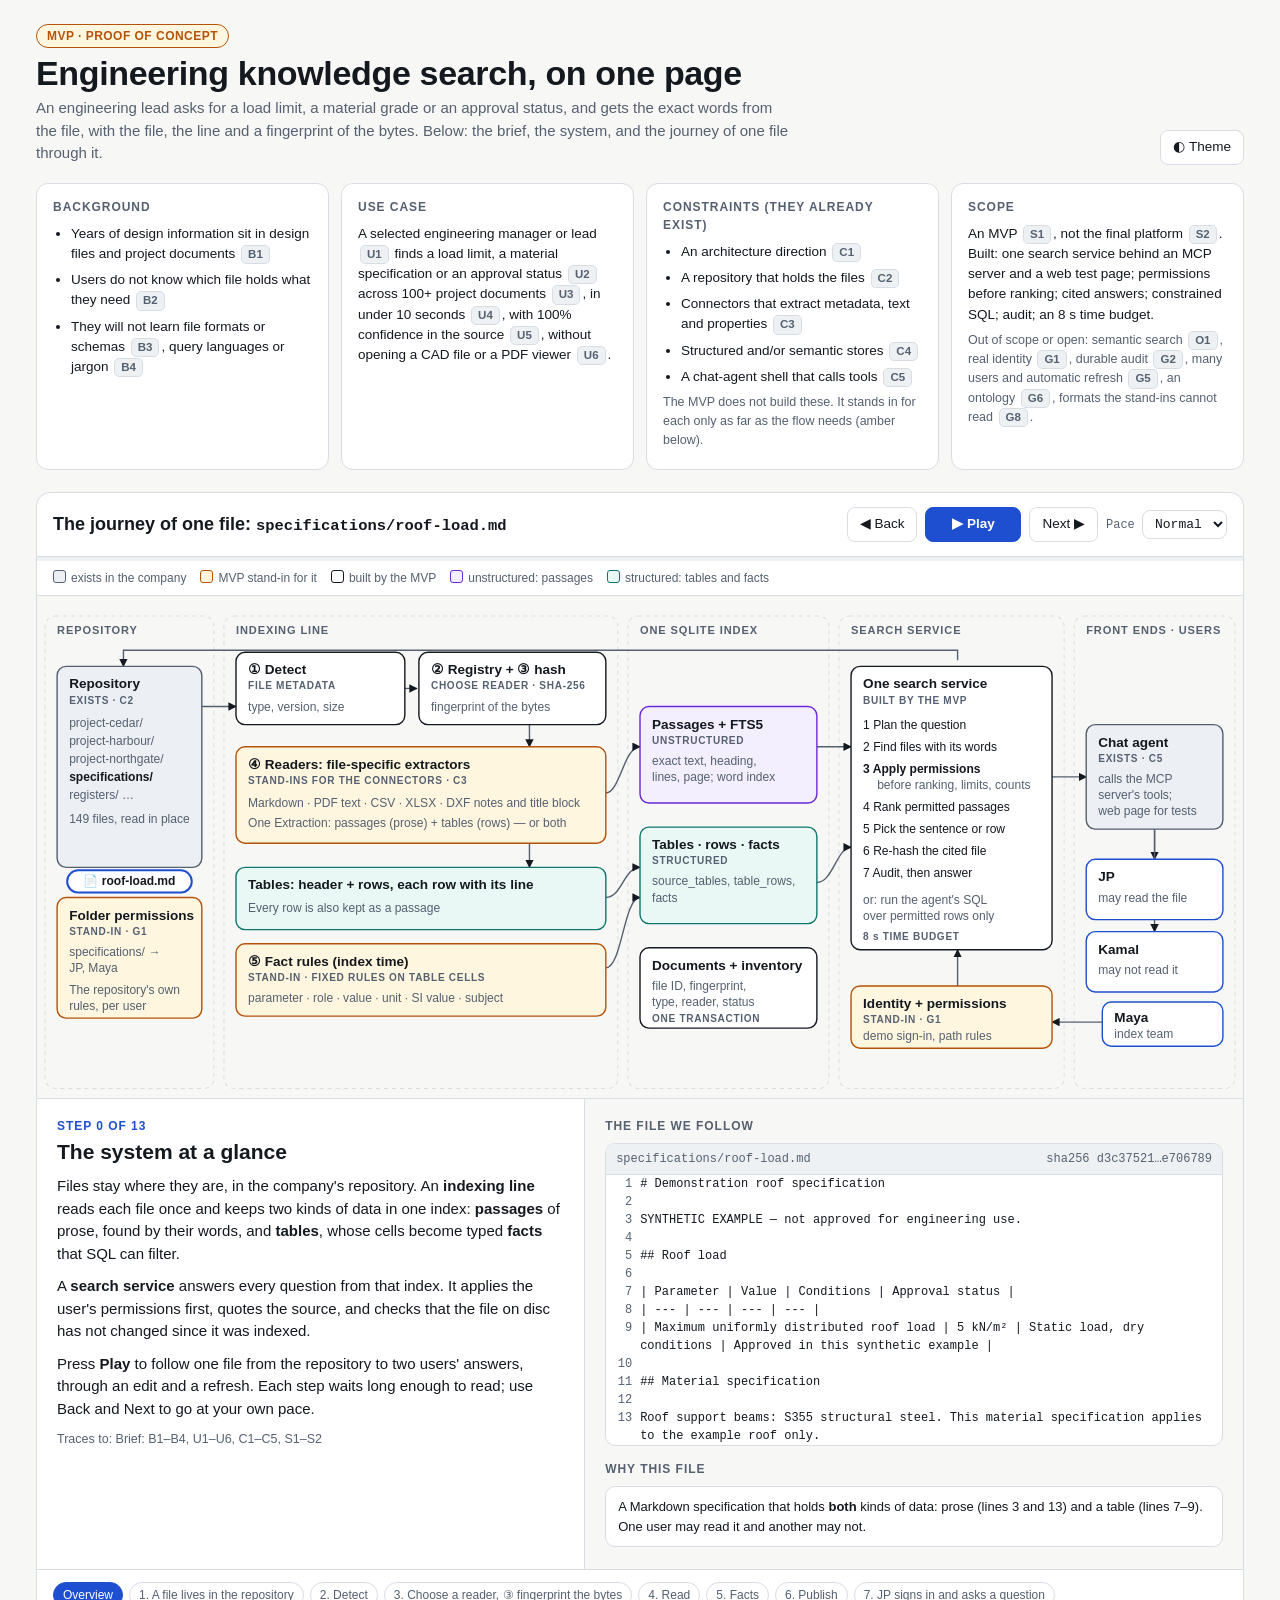
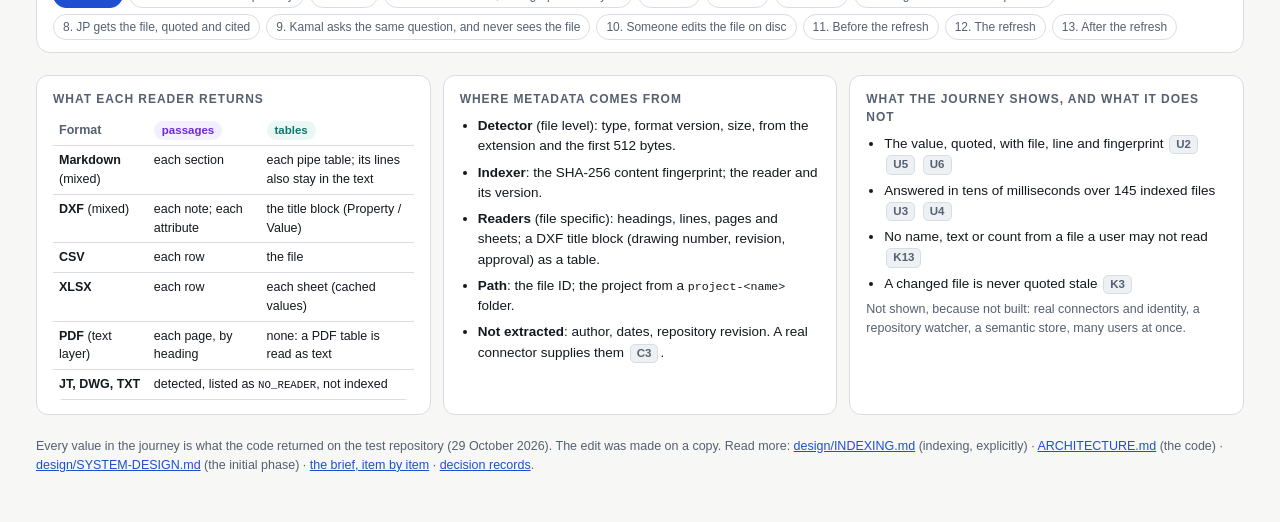
==== ONE-PAGER.html @ 6bcc953b "Explain indexing explicitly, add a one-pager and screenshots, and correct the docs to the code - des" ====
<!doctype html>
<html lang="en">
<head>
<meta charset="utf-8">
<meta name="viewport" content="width=device-width, initial-scale=1">
<title>Knowledge Search One-Pager</title>
<style>
:root {
  --bg: #f7f7f5; --panel: #ffffff; --ink: #14181f; --muted: #556070; --line: #d8dde4; --soft: #eef1f4;
  --accent: #1f4fd1; --u: #6d28d9; --u-bg: #f3efff; --s: #0f766e; --s-bg: #e9f8f5;
  --amber: #b45309; --amber-bg: #fff6e0; --grey-bg: #eceff3; --ok: #15803d; --no: #b91c1c; --no-bg: #fdecec;
  --dark: #1e293b; --dim: .32;
}
@media (prefers-color-scheme: dark) {
  :root:not([data-theme="light"]) {
    --bg: #0f1218; --panel: #171b23; --ink: #e8ebf0; --muted: #9aa5b5; --line: #2b323e; --soft: #1e242e;
    --accent: #7aa2ff; --u: #b69cff; --u-bg: #231c38; --s: #4fd1bd; --s-bg: #12302c;
    --amber: #f2b45a; --amber-bg: #2e2412; --grey-bg: #222833; --ok: #4ade80; --no: #f87171; --no-bg: #3a1a1a;
    --dark: #0b0e13; --dim: .28;
  }
}
:root[data-theme="dark"] {
  --bg: #0f1218; --panel: #171b23; --ink: #e8ebf0; --muted: #9aa5b5; --line: #2b323e; --soft: #1e242e;
  --accent: #7aa2ff; --u: #b69cff; --u-bg: #231c38; --s: #4fd1bd; --s-bg: #12302c;
  --amber: #f2b45a; --amber-bg: #2e2412; --grey-bg: #222833; --ok: #4ade80; --no: #f87171; --no-bg: #3a1a1a;
  --dark: #0b0e13; --dim: .28;
}
* { box-sizing: border-box; }
html, body { margin: 0; }
body { background: var(--bg); color: var(--ink); font: 15px/1.5 -apple-system, BlinkMacSystemFont, "Segoe UI", Helvetica, Arial, sans-serif; }
.wrap { max-width: 1240px; margin: 0 auto; padding: 24px 16px 48px; }
code, .mono { font-family: ui-monospace, SFMono-Regular, Menlo, Consolas, monospace; font-size: .86em; }
header.top { display: flex; flex-wrap: wrap; gap: 12px 24px; align-items: end; justify-content: space-between; margin-bottom: 18px; }
h1 { font-size: clamp(24px, 3.2vw, 34px); line-height: 1.15; margin: 6px 0 4px; letter-spacing: -.01em; }
.lede { color: var(--muted); max-width: 760px; margin: 0; }
.badge { display: inline-block; font-size: 12px; font-weight: 700; letter-spacing: .04em; text-transform: uppercase; color: var(--amber); background: var(--amber-bg); border: 1px solid var(--amber); border-radius: 999px; padding: 2px 10px; }
.chip { display: inline-block; font-size: 11.5px; font-weight: 700; padding: 0 6px; border-radius: 5px; background: var(--soft); color: var(--muted); border: 1px solid var(--line); margin: 0 2px; white-space: nowrap; }
.cards { display: grid; grid-template-columns: repeat(4, minmax(0, 1fr)); gap: 12px; margin: 8px 0 22px; }
.card { background: var(--panel); border: 1px solid var(--line); border-radius: 12px; padding: 14px 16px; }
.card h2 { font-size: 12px; text-transform: uppercase; letter-spacing: .08em; color: var(--muted); margin: 0 0 8px; }
.card p, .card li { font-size: 13.5px; margin: 0 0 6px; }
.card ul { margin: 0; padding-left: 18px; }
.card .small { color: var(--muted); font-size: 12.5px; }
@media (max-width: 1000px) { .cards { grid-template-columns: repeat(2, minmax(0, 1fr)); } }
@media (max-width: 620px) { .cards { grid-template-columns: 1fr; } }

section.journey { background: var(--panel); border: 1px solid var(--line); border-radius: 14px; overflow: hidden; }
.jhead { display: flex; flex-wrap: wrap; gap: 10px 18px; align-items: center; justify-content: space-between; padding: 14px 16px; border-bottom: 1px solid var(--line); }
.jhead h2 { margin: 0; font-size: 18px; }
.controls { display: flex; flex-wrap: wrap; gap: 8px; align-items: center; }
button { font: inherit; font-size: 13.5px; border: 1px solid var(--line); background: var(--panel); color: var(--ink); border-radius: 8px; padding: 6px 12px; cursor: pointer; }
button:hover { border-color: var(--accent); }
button.primary { background: var(--accent); border-color: var(--accent); color: #fff; font-weight: 700; min-width: 96px; }
:root[data-theme="dark"] button.primary, :root:not([data-theme="light"]) button.primary { color: #0b0e13; }
@media (prefers-color-scheme: light) { :root:not([data-theme="dark"]) button.primary { color: #fff; } }
:root[data-theme="light"] button.primary { color: #fff; }
select { font: inherit; font-size: 13px; border: 1px solid var(--line); background: var(--panel); color: var(--ink); border-radius: 8px; padding: 5px 8px; }
.progress { height: 4px; background: var(--soft); }
.progress > div { height: 100%; width: 0; background: var(--accent); }

.mapbox { overflow-x: auto; border-bottom: 1px solid var(--line); background: var(--bg); }
.mapbox svg { display: block; width: 100%; min-width: 920px; height: auto; }
svg text { fill: var(--ink); font-family: -apple-system, BlinkMacSystemFont, "Segoe UI", Helvetica, Arial, sans-serif; }
svg .muted { fill: var(--muted); }
svg .lbl { font-size: 12px; } svg .ttl { font-size: 13.5px; font-weight: 700; } svg .tag { font-size: 10px; font-weight: 700; letter-spacing: .07em; fill: var(--muted); }
svg .zone { fill: none; stroke: var(--line); stroke-dasharray: 4 4; }
svg .ztxt { font-size: 11px; font-weight: 700; letter-spacing: .08em; fill: var(--muted); }
.node rect.box { stroke-width: 1.4; transition: stroke-width .4s, opacity .5s, filter .4s; }
.node { transition: opacity .6s; }
.n-exist rect.box { fill: var(--grey-bg); stroke: var(--muted); }
.n-built rect.box { fill: var(--panel); stroke: var(--ink); }
.n-stand rect.box { fill: var(--amber-bg); stroke: var(--amber); }
.n-u rect.box { fill: var(--u-bg); stroke: var(--u); }
.n-s rect.box { fill: var(--s-bg); stroke: var(--s); }
.n-user rect.box { fill: var(--panel); stroke: var(--accent); }
svg.focus .node { opacity: var(--dim); }
svg.focus .node.on { opacity: 1; }
svg.focus .node.on rect.box { stroke-width: 3; filter: drop-shadow(0 0 6px color-mix(in srgb, var(--accent) 45%, transparent)); }
.edge { stroke: var(--muted); stroke-width: 1.4; fill: none; transition: opacity .6s, stroke .4s; }
svg.focus .edge { opacity: .25; }
svg.focus .edge.on { opacity: 1; stroke: var(--accent); stroke-width: 2.2; }
.edge.deny { stroke: var(--no); stroke-dasharray: 5 4; }
#token, #qtoken { transition: transform 1.6s cubic-bezier(.45,.05,.25,1), opacity .6s; }
#token rect { fill: var(--panel); stroke: var(--accent); stroke-width: 2; }
#qtoken rect { fill: var(--accent); }
#qtoken text { fill: #fff; font-weight: 700; }
:root[data-theme="dark"] #qtoken text { fill: #0b0e13; }
@media (prefers-color-scheme: dark) { :root:not([data-theme="light"]) #qtoken text { fill: #0b0e13; } }
.stamp { opacity: 0; transition: opacity .6s; }
.stamp.on { opacity: 1; }
@media (prefers-reduced-motion: reduce) { #token, #qtoken, .node, .edge, .stamp { transition: none !important; } }

.stage { display: grid; grid-template-columns: minmax(0, 5fr) minmax(0, 6fr); gap: 0; }
@media (max-width: 900px) { .stage { grid-template-columns: 1fr; } }
.narr { padding: 18px 20px 22px; border-right: 1px solid var(--line); }
@media (max-width: 900px) { .narr { border-right: 0; border-bottom: 1px solid var(--line); } }
.stepno { font-size: 12px; font-weight: 700; letter-spacing: .08em; text-transform: uppercase; color: var(--accent); }
.narr h3 { font-size: 21px; line-height: 1.25; margin: 4px 0 10px; }
.narr p { margin: 0 0 10px; }
.narr .ids { margin-top: 10px; font-size: 12.5px; color: var(--muted); }
.exhibit { padding: 18px 20px 22px; background: var(--bg); min-width: 0; }
.ex-title { font-size: 12px; font-weight: 700; letter-spacing: .08em; text-transform: uppercase; color: var(--muted); margin: 0 0 8px; }
.ex-title:not(:first-child) { margin-top: 14px; }
.file { background: var(--panel); border: 1px solid var(--line); border-radius: 10px; overflow: hidden; font-family: ui-monospace, SFMono-Regular, Menlo, Consolas, monospace; font-size: 12px; }
.file .fh { padding: 6px 10px; background: var(--soft); border-bottom: 1px solid var(--line); color: var(--muted); display: flex; justify-content: space-between; gap: 8px; flex-wrap: wrap; }
.file .ln { display: grid; grid-template-columns: 34px 1fr; }
.file .ln > span:first-child { text-align: right; padding-right: 8px; color: var(--muted); user-select: none; }
.file .ln > span:last-child { white-space: pre-wrap; word-break: break-word; padding-right: 8px; }
.ln.u { background: var(--u-bg); box-shadow: inset 3px 0 var(--u); }
.ln.s { background: var(--s-bg); box-shadow: inset 3px 0 var(--s); }
.ln.us { background: linear-gradient(90deg, var(--s-bg), var(--u-bg)); box-shadow: inset 3px 0 var(--s); }
.ln.del { background: var(--no-bg); text-decoration: line-through; }
.ln.add { background: color-mix(in srgb, var(--ok) 16%, transparent); }
.kv { width: 100%; border-collapse: collapse; background: var(--panel); border: 1px solid var(--line); border-radius: 10px; overflow: hidden; font-size: 12.5px; }
.kv th, .kv td { text-align: left; padding: 5px 9px; border-bottom: 1px solid var(--line); vertical-align: top; }
.kv th { background: var(--soft); color: var(--muted); font-weight: 600; white-space: nowrap; }
.kv tr:last-child td { border-bottom: 0; }
.tablewrap { overflow-x: auto; border-radius: 10px; }
.pill { display: inline-block; font-size: 11.5px; font-weight: 700; border-radius: 999px; padding: 1px 8px; }
.pill.ok { color: var(--ok); background: color-mix(in srgb, var(--ok) 14%, transparent); }
.pill.no { color: var(--no); background: var(--no-bg); }
.pill.u { color: var(--u); background: var(--u-bg); }
.pill.s { color: var(--s); background: var(--s-bg); }
.pill.am { color: var(--amber); background: var(--amber-bg); }
.answer { background: var(--panel); border: 1px solid var(--line); border-left: 4px solid var(--ok); border-radius: 10px; padding: 10px 12px; }
.answer.alt { border-left-color: var(--muted); }
.answer.stop { border-left-color: var(--no); }
.answer q { display: block; font-family: ui-monospace, SFMono-Regular, Menlo, Consolas, monospace; font-size: 12.5px; margin: 6px 0; quotes: none; }
.answer .cite { font-size: 12.5px; color: var(--muted); }
.flow { display: grid; gap: 6px; }
.flow > div { background: var(--panel); border: 1px solid var(--line); border-radius: 8px; padding: 7px 10px; font-size: 13px; }
.flow b { color: var(--accent); }
.two { display: grid; grid-template-columns: 1fr 1fr; gap: 10px; }
@media (max-width: 560px) { .two { grid-template-columns: 1fr; } }
.box { background: var(--panel); border: 1px solid var(--line); border-radius: 10px; padding: 10px 12px; font-size: 13px; }
.box.u { border-color: var(--u); background: var(--u-bg); }
.box.s { border-color: var(--s); background: var(--s-bg); }
.box h4 { margin: 0 0 6px; font-size: 13px; }
.box ul { margin: 0; padding-left: 16px; }

.chapters { display: flex; flex-wrap: wrap; gap: 6px; padding: 12px 16px; border-top: 1px solid var(--line); }
.chapters button { font-size: 12px; padding: 3px 9px; border-radius: 999px; color: var(--muted); }
.chapters button.on { background: var(--accent); border-color: var(--accent); color: #fff; }
:root[data-theme="dark"] .chapters button.on { color: #0b0e13; }
@media (prefers-color-scheme: dark) { :root:not([data-theme="light"]) .chapters button.on { color: #0b0e13; } }

.below { display: grid; grid-template-columns: repeat(3, minmax(0, 1fr)); gap: 12px; margin-top: 22px; }
@media (max-width: 900px) { .below { grid-template-columns: 1fr; } }
.matrix { width: 100%; border-collapse: collapse; font-size: 12.5px; }
.matrix th, .matrix td { text-align: left; padding: 5px 6px; border-bottom: 1px solid var(--line); vertical-align: top; }
.matrix th { color: var(--muted); font-weight: 600; }
footer { margin-top: 22px; color: var(--muted); font-size: 12.5px; }
footer a { color: var(--accent); }
.legend { display: flex; flex-wrap: wrap; gap: 6px 14px; font-size: 12px; color: var(--muted); padding: 8px 16px; border-bottom: 1px solid var(--line); }
.legend span::before { content: ""; display: inline-block; width: 11px; height: 11px; border-radius: 3px; margin-right: 5px; vertical-align: -1px; border: 1.5px solid; }
.lg-exist::before { background: var(--grey-bg); border-color: var(--muted) !important; }
.lg-stand::before { background: var(--amber-bg); border-color: var(--amber) !important; }
.lg-built::before { background: var(--panel); border-color: var(--ink) !important; }
.lg-u::before { background: var(--u-bg); border-color: var(--u) !important; }
.lg-s::before { background: var(--s-bg); border-color: var(--s) !important; }
</style>
</head>
<body>
<div class="wrap">

<header class="top">
  <div>
    <span class="badge">MVP · proof of concept</span>
    <h1>Engineering knowledge search, on one page</h1>
    <p class="lede">An engineering lead asks for a load limit, a material grade or an approval status, and gets the exact words from the file, with the file, the line and a fingerprint of the bytes. Below: the brief, the system, and the journey of one file through it.</p>
  </div>
  <button id="theme" type="button" aria-label="Switch light or dark">◐ Theme</button>
</header>

<div class="cards">
  <div class="card">
    <h2>Background</h2>
    <ul>
      <li>Years of design information sit in design files and project documents <span class="chip">B1</span></li>
      <li>Users do not know which file holds what they need <span class="chip">B2</span></li>
      <li>They will not learn file formats or schemas <span class="chip">B3</span>, query languages or jargon <span class="chip">B4</span></li>
    </ul>
  </div>
  <div class="card">
    <h2>Use case</h2>
    <p>A selected engineering manager or lead <span class="chip">U1</span> finds a load limit, a material specification or an approval status <span class="chip">U2</span> across 100+ project documents <span class="chip">U3</span>, in under 10 seconds <span class="chip">U4</span>, with 100% confidence in the source <span class="chip">U5</span>, without opening a CAD file or a PDF viewer <span class="chip">U6</span>.</p>
  </div>
  <div class="card">
    <h2>Constraints (they already exist)</h2>
    <ul>
      <li>An architecture direction <span class="chip">C1</span></li>
      <li>A repository that holds the files <span class="chip">C2</span></li>
      <li>Connectors that extract metadata, text and properties <span class="chip">C3</span></li>
      <li>Structured and/or semantic stores <span class="chip">C4</span></li>
      <li>A chat-agent shell that calls tools <span class="chip">C5</span></li>
    </ul>
    <p class="small">The MVP does not build these. It stands in for each only as far as the flow needs (amber below).</p>
  </div>
  <div class="card">
    <h2>Scope</h2>
    <p>An MVP <span class="chip">S1</span>, not the final platform <span class="chip">S2</span>. Built: one search service behind an MCP server and a web test page; permissions before ranking; cited answers; constrained SQL; audit; an 8 s time budget.</p>
    <p class="small">Out of scope or open: semantic search <span class="chip">O1</span>, real identity <span class="chip">G1</span>, durable audit <span class="chip">G2</span>, many users and automatic refresh <span class="chip">G5</span>, an ontology <span class="chip">G6</span>, formats the stand-ins cannot read <span class="chip">G8</span>.</p>
  </div>
</div>

<section class="journey" aria-label="The journey of one file">
  <div class="jhead">
    <h2>The journey of one file: <code>specifications/roof-load.md</code></h2>
    <div class="controls">
      <button id="prev" type="button" aria-label="Previous step">◀ Back</button>
      <button id="play" class="primary" type="button">▶ Play</button>
      <button id="next" type="button" aria-label="Next step">Next ▶</button>
      <label class="mono" style="font-size:12px;color:var(--muted)">Pace
        <select id="pace" aria-label="Pace">
          <option value="1.6">Slow</option>
          <option value="1" selected>Normal</option>
          <option value="0.7">Brisk</option>
        </select>
      </label>
    </div>
  </div>
  <div class="progress" aria-hidden="true"><div id="bar"></div></div>
  <div class="legend">
    <span class="lg-exist">exists in the company</span>
    <span class="lg-stand">MVP stand-in for it</span>
    <span class="lg-built">built by the MVP</span>
    <span class="lg-u">unstructured: passages</span>
    <span class="lg-s">structured: tables and facts</span>
  </div>

  <div class="mapbox">
  <svg id="map" viewBox="0 0 1200 500" role="img" aria-label="System map: repository, indexing line, stores, search service, front ends and users">
    <defs>
      <marker id="ah" viewBox="0 0 10 10" refX="9" refY="5" markerWidth="6" markerHeight="6" orient="auto-start-reverse"><path d="M0,0 L10,5 L0,10 z" fill="currentColor"/></marker>
    </defs>
    <!-- zones -->
    <rect class="zone" x="8" y="20" width="168" height="470" rx="10"/><text class="ztxt" x="20" y="38">REPOSITORY</text>
    <rect class="zone" x="186" y="20" width="392" height="470" rx="10"/><text class="ztxt" x="198" y="38">INDEXING LINE</text>
    <rect class="zone" x="588" y="20" width="200" height="470" rx="10"/><text class="ztxt" x="600" y="38">ONE SQLITE INDEX</text>
    <rect class="zone" x="798" y="20" width="224" height="470" rx="10"/><text class="ztxt" x="810" y="38">SEARCH SERVICE</text>
    <rect class="zone" x="1032" y="20" width="160" height="470" rx="10"/><text class="ztxt" x="1044" y="38">FRONT ENDS · USERS</text>

    <!-- edges -->
    <g style="color:var(--muted)">
      <path id="e-repo-det" class="edge" d="M164,110 H198" marker-end="url(#ah)"/>
      <path id="e-det-reg" class="edge" d="M366,92 H378" marker-end="url(#ah)"/>
      <path id="e-reg-read" class="edge" d="M490,128 V150" marker-end="url(#ah)"/>
      <path id="e-read-pass" class="edge" d="M566,196 C580,196 584,150 600,150" marker-end="url(#ah)"/>
      <path id="e-read-tab" class="edge" d="M490,246 V270" marker-end="url(#ah)"/>
      <path id="e-tab-facts" class="edge" d="M566,300 C582,300 584,270 600,270" marker-end="url(#ah)"/>
      <path id="e-fact-store" class="edge" d="M566,370 C582,370 584,300 600,300" marker-end="url(#ah)"/>
      <path id="e-pass-svc" class="edge" d="M776,150 H810" marker-end="url(#ah)"/>
      <path id="e-tab-svc" class="edge" d="M776,285 C792,285 796,250 810,250" marker-end="url(#ah)"/>
      <path id="e-acc-svc" class="edge" d="M916,388 V352" marker-end="url(#ah)"/>
      <path id="e-svc-fe" class="edge" d="M1010,180 H1044" marker-end="url(#ah)"/>
      <path id="e-fe-jp" class="edge" d="M1112,232 V262" marker-end="url(#ah)"/>
      <path id="e-fe-kamal" class="edge" d="M1112,232 C1112,300 1112,320 1112,334" marker-end="url(#ah)"/>
      <path id="e-svc-repo" class="edge" d="M916,64 V54 H86 V70" marker-end="url(#ah)"/>
      <path id="e-maya-svc" class="edge" d="M1060,424 H1010" marker-end="url(#ah)"/>
    </g>
    <text id="t-hash-check" class="tag stamp" x="300" y="50">FINGERPRINT CHECK: HASH CITED FILES AGAIN</text>

    <!-- nodes -->
    <g id="n-repo" class="node n-exist">
      <rect class="box" x="20" y="70" width="144" height="200" rx="9"/>
      <text class="ttl" x="32" y="92">Repository</text><text class="tag" x="32" y="107">EXISTS · C2</text>
      <text class="lbl muted" x="32" y="130">project-cedar/</text>
      <text class="lbl muted" x="32" y="148">project-harbour/</text>
      <text class="lbl muted" x="32" y="166">project-northgate/</text>
      <text class="lbl" x="32" y="184" font-weight="700">specifications/</text>
      <text class="lbl muted" x="32" y="202">registers/ …</text>
      <text class="lbl muted" x="32" y="226">149 files, read in place</text>
    </g>
    <g id="n-perm" class="node n-stand">
      <rect class="box" x="20" y="300" width="144" height="120" rx="9"/>
      <text class="ttl" x="32" y="322">Folder permissions</text><text class="tag" x="32" y="337">STAND-IN · G1</text>
      <text class="lbl muted" x="32" y="358">specifications/ →</text>
      <text class="lbl muted" x="32" y="374">JP, Maya</text>
      <text class="lbl muted" x="32" y="396">The repository's own</text>
      <text class="lbl muted" x="32" y="412">rules, per user</text>
    </g>

    <g id="n-detect" class="node n-built">
      <rect class="box" x="198" y="56" width="168" height="72" rx="9"/>
      <text class="ttl" x="210" y="78">① Detect</text><text class="tag" x="210" y="93">FILE METADATA</text>
      <text class="lbl muted" x="210" y="114">type, version, size</text>
    </g>
    <g id="n-reg" class="node n-built">
      <rect class="box" x="380" y="56" width="186" height="72" rx="9"/>
      <text class="ttl" x="392" y="78">② Registry + ③ hash</text><text class="tag" x="392" y="93">CHOOSE READER · SHA-256</text>
      <text class="lbl muted" x="392" y="114">fingerprint of the bytes</text>
    </g>
    <g id="n-read" class="node n-stand">
      <rect class="box" x="198" y="150" width="368" height="96" rx="9"/>
      <text class="ttl" x="210" y="172">④ Readers: file-specific extractors</text><text class="tag" x="210" y="187">STAND-INS FOR THE CONNECTORS · C3</text>
      <text class="lbl muted" x="210" y="210">Markdown · PDF text · CSV · XLSX · DXF notes and title block</text>
      <text class="lbl muted" x="210" y="230">One Extraction: passages (prose) + tables (rows) — or both</text>
    </g>
    <g id="n-tab" class="node n-s">
      <rect class="box" x="198" y="270" width="368" height="62" rx="9"/>
      <text class="ttl" x="210" y="292">Tables: header + rows, each row with its line</text>
      <text class="lbl muted" x="210" y="314">Every row is also kept as a passage</text>
    </g>
    <g id="n-facts" class="node n-stand">
      <rect class="box" x="198" y="346" width="368" height="72" rx="9"/>
      <text class="ttl" x="210" y="368">⑤ Fact rules (index time)</text><text class="tag" x="210" y="383">STAND-IN · FIXED RULES ON TABLE CELLS</text>
      <text class="lbl muted" x="210" y="404">parameter · role · value · unit · SI value · subject</text>
    </g>

    <g id="n-pass" class="node n-u">
      <rect class="box" x="600" y="110" width="176" height="96" rx="9"/>
      <text class="ttl" x="612" y="132">Passages + FTS5</text><text class="tag" x="612" y="147">UNSTRUCTURED</text>
      <text class="lbl muted" x="612" y="168">exact text, heading,</text>
      <text class="lbl muted" x="612" y="184">lines, page; word index</text>
    </g>
    <g id="n-store" class="node n-s">
      <rect class="box" x="600" y="230" width="176" height="96" rx="9"/>
      <text class="ttl" x="612" y="252">Tables · rows · facts</text><text class="tag" x="612" y="267">STRUCTURED</text>
      <text class="lbl muted" x="612" y="288">source_tables, table_rows,</text>
      <text class="lbl muted" x="612" y="304">facts</text>
    </g>
    <g id="n-docs" class="node n-built">
      <rect class="box" x="600" y="350" width="176" height="80" rx="9"/>
      <text class="ttl" x="612" y="372">Documents + inventory</text>
      <text class="lbl muted" x="612" y="392">file ID, fingerprint,</text>
      <text class="lbl muted" x="612" y="408">type, reader, status</text>
      <text class="tag" x="612" y="424">ONE TRANSACTION</text>
    </g>

    <g id="n-svc" class="node n-built">
      <rect class="box" x="810" y="70" width="200" height="282" rx="9"/>
      <text class="ttl" x="822" y="92">One search service</text><text class="tag" x="822" y="107">BUILT BY THE MVP</text>
      <text class="lbl" x="822" y="132">1 Plan the question</text>
      <text class="lbl" x="822" y="154">2 Find files with its words</text>
      <text class="lbl" x="822" y="176" font-weight="700">3 Apply permissions</text>
      <text class="lbl muted" x="836" y="192">before ranking, limits, counts</text>
      <text class="lbl" x="822" y="214">4 Rank permitted passages</text>
      <text class="lbl" x="822" y="236">5 Pick the sentence or row</text>
      <text class="lbl" x="822" y="258">6 Re-hash the cited file</text>
      <text class="lbl" x="822" y="280">7 Audit, then answer</text>
      <text class="lbl muted" x="822" y="306">or: run the agent's SQL</text>
      <text class="lbl muted" x="822" y="322">over permitted rows only</text>
      <text class="tag" x="822" y="342">8 s TIME BUDGET</text>
    </g>
    <g id="n-acc" class="node n-stand">
      <rect class="box" x="810" y="388" width="200" height="62" rx="9"/>
      <text class="ttl" x="822" y="410">Identity + permissions</text><text class="tag" x="822" y="425">STAND-IN · G1</text>
      <text class="lbl muted" x="822" y="442">demo sign-in, path rules</text>
    </g>

    <g id="n-fe" class="node n-exist">
      <rect class="box" x="1044" y="128" width="136" height="104" rx="9"/>
      <text class="ttl" x="1056" y="150">Chat agent</text><text class="tag" x="1056" y="165">EXISTS · C5</text>
      <text class="lbl muted" x="1056" y="186">calls the MCP</text>
      <text class="lbl muted" x="1056" y="202">server's tools;</text>
      <text class="lbl muted" x="1056" y="218">web page for tests</text>
    </g>
    <g id="n-jp" class="node n-user">
      <rect class="box" x="1044" y="262" width="136" height="60" rx="9"/>
      <text class="ttl" x="1056" y="284">JP</text>
      <text class="lbl muted" x="1056" y="304">may read the file</text>
    </g>
    <g id="n-kamal" class="node n-user">
      <rect class="box" x="1044" y="334" width="136" height="60" rx="9"/>
      <text class="ttl" x="1056" y="356">Kamal</text>
      <text class="lbl muted" x="1056" y="376">may not read it</text>
    </g>
    <g id="n-maya" class="node n-user">
      <rect class="box" x="1060" y="404" width="120" height="44" rx="9"/>
      <text class="ttl" x="1072" y="424">Maya</text>
      <text class="lbl muted" x="1072" y="440">index team</text>
    </g>

    <!-- tokens -->
    <g id="token" transform="translate(30,273)">
      <rect x="0" y="0" width="124" height="22" rx="11"/>
      <text x="62" y="15" text-anchor="middle" class="lbl" font-weight="700">📄 roof-load.md</text>
    </g>
    <g id="qtoken" transform="translate(1050,236)" opacity="0">
      <rect x="0" y="0" width="124" height="22" rx="11"/>
      <text id="qlabel" x="62" y="15" text-anchor="middle" class="lbl">🔎 question</text>
    </g>
    <g id="denied" class="stamp">
      <rect x="826" y="160" width="172" height="40" rx="6" fill="var(--no-bg)" stroke="var(--no)"/>
      <text x="912" y="177" text-anchor="middle" class="lbl" font-weight="700" style="fill:var(--no)">DENIED: specifications/</text>
      <text x="912" y="193" text-anchor="middle" class="lbl" style="fill:var(--no)">file dropped before ranking</text>
    </g>
    <g id="stale" class="stamp">
      <rect x="826" y="244" width="172" height="40" rx="6" fill="var(--no-bg)" stroke="var(--no)"/>
      <text x="912" y="261" text-anchor="middle" class="lbl" font-weight="700" style="fill:var(--no)">CHANGED ON DISC</text>
      <text x="912" y="277" text-anchor="middle" class="lbl" style="fill:var(--no)">left out until refresh</text>
    </g>
    <g id="edited" class="stamp">
      <rect x="28" y="238" width="128" height="22" rx="6" fill="var(--no-bg)" stroke="var(--no)"/>
      <text x="92" y="253" text-anchor="middle" class="lbl" font-weight="700" style="fill:var(--no)">edited: 5 → 6 kN/m²</text>
    </g>
  </svg>
  </div>

  <div class="stage">
    <div class="narr" aria-live="polite">
      <div class="stepno" id="stepno"></div>
      <h3 id="title"></h3>
      <div id="body"></div>
      <div class="ids" id="ids"></div>
    </div>
    <div class="exhibit" id="exhibit"></div>
  </div>
  <nav class="chapters" id="chapters" aria-label="Steps"></nav>
</section>

<div class="below">
  <div class="card">
    <h2>What each reader returns</h2>
    <div class="tablewrap">
    <table class="matrix">
      <tr><th>Format</th><th><span class="pill u">passages</span></th><th><span class="pill s">tables</span></th></tr>
      <tr><td><b>Markdown</b> (mixed)</td><td>each section</td><td>each pipe table; its lines also stay in the text</td></tr>
      <tr><td><b>DXF</b> (mixed)</td><td>each note; each attribute</td><td>the title block (Property / Value)</td></tr>
      <tr><td><b>CSV</b></td><td>each row</td><td>the file</td></tr>
      <tr><td><b>XLSX</b></td><td>each row</td><td>each sheet (cached values)</td></tr>
      <tr><td><b>PDF</b> (text layer)</td><td>each page, by heading</td><td>none: a PDF table is read as text</td></tr>
      <tr><td><b>JT, DWG, TXT</b></td><td colspan="2">detected, listed as <code>NO_READER</code>, not indexed</td></tr>
    </table>
    </div>
  </div>
  <div class="card">
    <h2>Where metadata comes from</h2>
    <ul>
      <li><b>Detector</b> (file level): type, format version, size, from the extension and the first 512 bytes.</li>
      <li><b>Indexer</b>: the SHA-256 content fingerprint; the reader and its version.</li>
      <li><b>Readers</b> (file specific): headings, lines, pages and sheets; a DXF title block (drawing number, revision, approval) as a table.</li>
      <li><b>Path</b>: the file ID; the project from a <code>project-&lt;name&gt;</code> folder.</li>
      <li><b>Not extracted</b>: author, dates, repository revision. A real connector supplies them <span class="chip">C3</span>.</li>
    </ul>
  </div>
  <div class="card">
    <h2>What the journey shows, and what it does not</h2>
    <ul>
      <li>The value, quoted, with file, line and fingerprint <span class="chip">U2</span> <span class="chip">U5</span> <span class="chip">U6</span></li>
      <li>Answered in tens of milliseconds over 145 indexed files <span class="chip">U3</span> <span class="chip">U4</span></li>
      <li>No name, text or count from a file a user may not read <span class="chip">K13</span></li>
      <li>A changed file is never quoted stale <span class="chip">K3</span></li>
    </ul>
    <p class="small">Not shown, because not built: real connectors and identity, a repository watcher, a semantic store, many users at once.</p>
  </div>
</div>

<footer>
  Every value in the journey is what the code returned on the test repository (29 October 2026). The edit was made on a copy. Read more: <a href="design/INDEXING.md">design/INDEXING.md</a> (indexing, explicitly) · <a href="ARCHITECTURE.md">ARCHITECTURE.md</a> (the code) · <a href="design/SYSTEM-DESIGN.md">design/SYSTEM-DESIGN.md</a> (the initial phase) · <a href="docs/constraints/README.md">the brief, item by item</a> · <a href="docs/adr/README.md">decision records</a>.
</footer>
</div>

<script>
(() => {
  const FILE = [
    "# Demonstration roof specification", "",
    "SYNTHETIC EXAMPLE — not approved for engineering use.", "",
    "## Roof load", "",
    "| Parameter | Value | Conditions | Approval status |",
    "| --- | --- | --- | --- |",
    "| Maximum uniformly distributed roof load | 5 kN/m² | Static load, dry conditions | Approved in this synthetic example |",
    "", "## Material specification", "",
    "Roof support beams: S355 structural steel. This material specification applies to the example roof only."
  ];
  const esc = s => s.replace(/&/g, "&amp;").replace(/</g, "&lt;").replace(/>/g, "&gt;");
  function file(marks = {}, head = "specifications/roof-load.md", edit = false) {
    let rows = FILE.map((t, i) => {
      const n = i + 1; const cls = marks[n] || "";
      if (edit && n === 9) {
        return `<div class="ln del"><span>9</span><span>${esc(t)}</span></div>` +
               `<div class="ln add"><span>9</span><span>${esc(t.replace("| 5 kN/m² |", "| 6 kN/m² |"))}</span></div>`;
      }
      return `<div class="ln ${cls}"><span>${n}</span><span>${esc(t) || " "}</span></div>`;
    }).join("");
    return `<div class="file"><div class="fh"><span>${head}</span><span>${edit ? "sha256 09f6a3fd…946c0a" : "sha256 d3c37521…e706789"}</span></div>${rows}</div>`;
  }
  const kv = (rows, head) => `<div class="tablewrap"><table class="kv">${head ? `<tr>${head.map(h => `<th>${h}</th>`).join("")}</tr>` : ""}${rows.map(r => `<tr>${r.map((c, i) => (head ? `<td>${c}</td>` : (i === 0 ? `<th>${c}</th>` : `<td>${c}</td>`))).join("")}</tr>`).join("")}</table></div>`;
  const T = s => `<div class="ex-title">${s}</div>`;

  // Token positions on the map (x, y of the token's top-left corner).
  const P = {
    repo: [30, 273], detect: [222, 128], reg: [420, 128], read: [330, 247],
    facts: [330, 425], store: [626, 327], hidden: [626, 327],
    jp: [1050, 236], kamal: [1050, 236], maya: [1056, 454]
  };

  const STEPS = [
    {
      title: "The system at a glance",
      on: [], edges: [], token: "repo", q: null,
      body: `<p>Files stay where they are, in the company's repository. An <b>indexing line</b> reads each file once and keeps two kinds of data in one index: <b>passages</b> of prose, found by their words, and <b>tables</b>, whose cells become typed <b>facts</b> that SQL can filter.</p>
             <p>A <b>search service</b> answers every question from that index. It applies the user's permissions first, quotes the source, and checks that the file on disc has not changed since it was indexed.</p>
             <p>Press <b>Play</b> to follow one file from the repository to two users' answers, through an edit and a refresh. Each step waits long enough to read; use Back and Next to go at your own pace.</p>`,
      ids: "Brief: B1–B4, U1–U6, C1–C5, S1–S2",
      ex: `${T("The file we follow")}${file()}
           ${T("Why this file")}<div class="box">A Markdown specification that holds <b>both</b> kinds of data: prose (lines 3 and 13) and a table (lines 7–9). One user may read it and another may not.</div>`
    },
    {
      title: "A file lives in the repository",
      on: ["n-repo", "n-perm"], edges: [], token: "repo", q: null,
      body: `<p><code>specifications/roof-load.md</code> is one of 149 files in the test repository, which stands in for the company's own <span class="chip">C2</span>. The system reads files in place; nothing is uploaded <span class="chip">K12</span>.</p>
             <p>Who may read it belongs to the repository, not to the search: here, the folder rule for <code>specifications/</code> names JP and Maya. Kamal is not on it.</p>
             <p>In the MVP, those rules are a short list in <code>access.py</code>, a labelled stand-in for the repository's real permissions <span class="chip">G1</span>.</p>`,
      ids: "C2 · K12 · K13 · G1",
      ex: `${T("The file on disc")}${file()}
           ${T("The access rule that governs it")}${kv([["Rule", "<code>specifications/</code>"], ["May read", "JP, Maya"], ["May not read", "Kamal"]])}`
    },
    {
      title: "① Detect: file-level metadata",
      on: ["n-repo", "n-detect"], edges: ["e-repo-det"], token: "detect", q: null,
      body: `<p>The scan lists every regular file and makes its path the <b>file ID</b>. The <b>detector</b> is the file-level metadata extractor: it reads the extension and at most the first 512 bytes.</p>
             <p>For formats with a signature (<code>%PDF-1.7</code>, a ZIP with <code>xl/workbook.xml</code>, a JT header, a DXF <code>$ACADVER</code>) the content decides the type and version. Markdown has no signature, so the extension decides.</p>
             <p>The detector does not decide whether the file can be read. That is the registry's job, next.</p>`,
      ids: "C3 (stand-in) · ADR 0001",
      ex: `${T("What the detector records")}${kv([["file_id", "<code>specifications/roof-load.md</code>"], ["file_type", "markdown"], ["format_version", "— (Markdown has none)"], ["decided by", "the extension (no signature to check)"]])}
           ${T("For comparison")}${kv([["<code>…/northgate-…calculations.pdf</code>", "pdf, version from <code>%PDF-1.x</code>"], ["<code>…/hangar-frame.jt</code>", "jt, version from the header → no reader"]])}`
    },
    {
      title: "② Choose a reader, ③ fingerprint the bytes",
      on: ["n-detect", "n-reg"], edges: ["e-det-reg"], token: "reg", q: null,
      body: `<p>The <b>reader registry</b> picks the first reader whose manifest reads this type and version and whose packages are installed: <code>markdown-text@2</code>. If none fitted, the file would be listed as <code>NO_READER</code> or <code>UNSUPPORTED_VERSION</code> and not indexed.</p>
             <p>Then the whole file is read and hashed. The <b>SHA-256 of its bytes</b> is its content fingerprint. It is stored with the document and on every passage, and every citation carries it.</p>
             <p>On the next refresh, a file with the same fingerprint and the same reader version is not read again.</p>`,
      ids: "K3 · ADR 0007",
      ex: `${T("Registry decision")}${kv([["Reader", "<code>markdown-text@2</code> (stand-in for a connector)"], ["Capabilities", "text, tables"], ["Status", "CLASSIFIED → read"]])}
           ${T("Content fingerprint")}<div class="box mono" style="word-break:break-all">d3c375218eb55b65b56a9181097d86ec7356da24367e0d2188b552147e706789</div>`
    },
    {
      title: "④ Read: one file, two kinds of data",
      on: ["n-reg", "n-read", "n-tab", "n-pass"], edges: ["e-reg-read", "e-read-tab", "e-read-pass"], token: "read", q: null,
      body: `<p>The reader is the <b>file-specific extractor</b>. It returns one Extraction, and this file is <b>mixed</b>, so it has both parts:</p>
             <p><span class="pill u">unstructured</span> <b>3 passages</b>, split at headings and blank lines, each with its heading and line range.</p>
             <p><span class="pill s">structured</span> <b>1 table</b> named after the heading above it, "Roof load", with 4 columns and 1 row that cites line 9.</p>
             <p>The table's lines also stay in the "Roof load" passage, so the row can be found by its words <i>and</i> by SQL.</p>`,
      ids: "C3 (stand-in) · ADR 0011",
      ex: `${T("What the reader saw")}${file({3: "u", 7: "us", 8: "us", 9: "us", 13: "u"})}
           <div class="two" style="margin-top:10px">
             <div class="box u"><h4>3 passages</h4><ul><li>line 3 · "Demonstration roof specification"</li><li>lines 7–9 · "Roof load"</li><li>line 13 · "Material specification"</li></ul></div>
             <div class="box s"><h4>1 table · "Roof load"</h4><ul><li>Parameter · Value · Conditions · Approval status</li><li>row 1, line 9: Maximum uniformly distributed roof load · 5 kN/m² · …</li></ul></div>
           </div>`
    },
    {
      title: "⑤ Facts: the table's cells become typed values",
      on: ["n-tab", "n-facts"], edges: ["e-tab-facts"], token: "facts", q: null,
      body: `<p>At index time, fixed <b>fact rules</b> read each cell with its column header and table name. This is a key-value table (<code>Parameter | Value | …</code>), so the row label names the parameter and the table name is the subject.</p>
             <p>"5 kN/m²" under "Maximum … roof load" becomes an <b>allowable distributed load</b>, a capacity, 5,000 N/m² in SI units. The approval cell becomes a <b>compliance status</b>, kept as written.</p>
             <p>Line 13, "Roof support beams: S355 structural steel.", is prose. It makes <b>no fact</b>: it is found by words, not by SQL.</p>`,
      ids: "U2 · ADR 0011 · G6",
      ex: `${T("Facts from row 1 (line 9)")}${kv([
              ["Roof load", "allowable_distributed_load", "capacity", "5 kN/m²", "5000 N/m²"],
              ["Roof load", "compliance_status", "status", "Approved in this synthetic example", "—"]
            ], ["subject", "parameter", "role", "value", "SI"])}
           ${T("Not a fact")}<div class="box u">line 13 · "Roof support beams: S355 structural steel." · a passage only</div>`
    },
    {
      title: "Publish: one transaction, all or nothing",
      on: ["n-pass", "n-store", "n-docs"], edges: ["e-read-pass", "e-fact-store"], token: "store", q: null,
      body: `<p>The service writes everything for the file in <b>one transaction</b>: the document row with its fingerprint, the passages and their full-text entries, the table, its row and its facts, and the inventory record. If anything fails, the old index stays.</p>
             <p>The passages go into an <b>FTS5 inverted index</b> over the heading, the text and the words of the path. The table goes into the same three fixed tables as every other table; no file ever creates a database table.</p>
             <p>Across the test repository, this run indexed 145 files and 2,550 passages. The other four files were listed, not read.</p>`,
      ids: "C4 (stand-in) · ADR 0002 · ADR 0011",
      ex: `${T("What the index now holds for this file")}${kv([
              ["documents", "1 row · fingerprint d3c37521… · 3 passages"],
              ["passages + passages_fts", "3 rows · path words: specifications roof load"],
              ["source_tables", "table 1 · Roof load · 4 columns"],
              ["table_rows", "row 1 · line 9"],
              ["facts", "2 rows · cite table 1, row 1, line 9"],
              ["files (inventory)", "markdown · markdown-text@2 · INDEXED_FULL"]
            ])}
           ${T("Not stored in the index")}<div class="box">Permissions. Every file is indexed; each request applies the user's permissions.</div>`
    },
    {
      title: "JP signs in and asks a question",
      on: ["n-jp", "n-fe", "n-svc", "n-acc", "n-pass"], edges: ["e-fe-jp", "e-svc-fe", "e-acc-svc", "e-pass-svc"], token: "hidden", q: ["jp", "🔎 JP asks"],
      body: `<p>JP is an engineering lead. Through the chat agent (or the web test page) JP asks: <b>"distributed roof load conditions"</b>.</p>
             <p>The service plans the words, finds <b>every file that contains one of them</b>, and asks the permission rules about those files. JP may read <code>specifications/</code>, so the file stays in.</p>
             <p>Only then does it rank, and only over permitted passages: BM25 statistics never see a file JP cannot read.</p>`,
      ids: "U1 · B4 · ADR 0004 · ADR 0005",
      ex: `${T("Inside the search service")}<div class="flow">
              <div><b>1 Plan</b> · words: distributed, roof, load, conditions</div>
              <div><b>2 Find</b> · every file that holds one of the words</div>
              <div><b>3 Permissions</b> · <code>specifications/roof-load.md</code>: <span class="pill ok">allowed by rule 'specifications/'</span></div>
              <div><b>4 Rank</b> · permitted passages only: most question words first, then BM25</div>
              <div><b>5 Pick</b> · the sentence or table row that states a value</div>
            </div>`
    },
    {
      title: "JP gets the file, quoted and cited",
      on: ["n-jp", "n-fe", "n-svc", "n-pass", "n-store", "n-repo"], edges: ["e-fe-jp", "e-svc-fe", "e-pass-svc", "e-tab-svc", "e-svc-repo"], token: "hidden", q: ["jp", "✅ 5 kN/m²"], stamps: ["t-hash-check"],
      body: `<p>The best permitted passage is the table row on line 9. Before quoting it, the service <b>hashes the file on disc again</b>. It matches the fingerprint in the index, so the row is quoted exactly, with the file, the line and the fingerprint.</p>
             <p>The same value is reachable as a <b>fact</b>: the chat agent's SQL over the facts of JP's permitted files returns 5 kN/m² (5,000 N/m²), citing the same line.</p>
             <p>The search took about 50 ms. The audit log records the permission decision for every matched file, but no document text.</p>`,
      ids: "U2 · U4 · U5 · U6 · K3",
      ex: `${T("search_evidence · JP")}<div class="answer"><span class="pill ok">found</span> <b>5 kN/m²</b>
              <q>| Maximum uniformly distributed roof load | 5 kN/m² | Static load, dry conditions | Approved in this synthetic example |</q>
              <div class="cite">specifications/roof-load.md · line 9 · heading "Roof load" · sha256 d3c37521…</div></div>
           ${T("query_sql · JP · facts of this file")}${kv([
              ["Roof load", "allowable_distributed_load", "5 kN/m²", "5000.0", "9"],
              ["Roof load", "compliance_status", "Approved in this synthetic example", "—", "9"]
            ], ["subject", "parameter", "value", "si_value", "line"])}`
    },
    {
      title: "Kamal asks the same question, and never sees the file",
      on: ["n-kamal", "n-fe", "n-svc", "n-acc", "n-perm"], edges: ["e-fe-kamal", "e-svc-fe", "e-acc-svc"], token: "hidden", q: ["kamal", "🔎 Kamal asks"], stamps: ["denied"],
      body: `<p>Kamal, a structural engineer, asks exactly the same words. The file contains them, but the rule for <code>specifications/</code> does not name Kamal, so it is <b>dropped before ranking, limits, counts and pages</b>.</p>
             <p>Kamal's answer comes from a file Kamal may read: a Project Cedar load review that states the same limit in a sentence.</p>
             <p>Nothing in the response names the specification, quotes it, or counts it. Kamal's SQL over the same facts returns no rows. Only the index team can see the denial, in the audit log.</p>`,
      ids: "K13 · ADR 0004 · G1",
      ex: `${T("Permission decision")}<div class="flow"><div><code>specifications/roof-load.md</code>: <span class="pill no">denied by rule 'specifications/'</span></div></div>
           ${T("search_evidence · Kamal")}<div class="answer alt"><span class="pill ok">found</span> <b>5 kN/m²</b>
              <q>Maximum uniformly distributed roof load: 5 kN/m². Conditions: static loading, dry roof and intact support beams.</q>
              <div class="cite">project-cedar/03-roof-load.md · line 3 · a file Kamal may read</div></div>
           ${T("query_sql · Kamal · facts of the specification")}<div class="box">0 rows. The rows are not in Kamal's projection at all, so no WHERE, JOIN or COUNT can reach them.</div>`
    },
    {
      title: "Someone edits the file on disc",
      on: ["n-repo"], edges: [], token: "repo", q: null, stamps: ["edited"],
      body: `<p>Someone changes the limit in the specification from <b>5 kN/m² to 6 kN/m²</b> and saves it. The bytes change, so the SHA-256 changes: <code>09f6a3fd…</code> instead of <code>d3c37521…</code>.</p>
             <p>The index still holds the old passage, row and facts. The source is the file on disc as it is now <span class="chip">K3</span>, so the old text must not be quoted as if the file still said it.</p>
             <p>In the MVP nothing watches the repository: the change is caught at the next question, by the fingerprint check.</p>`,
      ids: "K3 · ADR 0007 · G5",
      ex: `${T("The edit")}${file({}, "specifications/roof-load.md (edited)", true)}
           ${T("Fingerprints")}${kv([["In the index", "<span class='mono'>d3c37521…e706789</span>"], ["On disc now", "<span class='mono'>09f6a3fd…946c0a</span>"]])}`
    },
    {
      title: "Before the refresh: the changed file is withheld",
      on: ["n-jp", "n-fe", "n-svc", "n-repo"], edges: ["e-fe-jp", "e-svc-fe", "e-svc-repo"], token: "repo", q: ["jp", "🔎 JP asks again"], stamps: ["stale", "t-hash-check", "edited"],
      body: `<p>JP asks again. The service picks the specification's row, hashes the file on disc, and finds that the bytes no longer match. It <b>leaves the file out</b>, names it in <code>changed_files</code>, and picks again from the remaining permitted files.</p>
             <p>JP gets the Cedar sentence instead, plus a notice that one file changed since indexing. A direct read of the specification is refused (409), and SQL leaves its rows out.</p>
             <p>JP is never shown the old 5 kN/m² from a file that now says 6.</p>`,
      ids: "U5 · K3 · ADR 0003 · ADR 0007",
      ex: `${T("search_evidence · JP")}<div class="answer alt"><span class="pill ok">found</span> <b>5 kN/m²</b> from another file
              <q>Maximum uniformly distributed roof load: 5 kN/m². …</q>
              <div class="cite">project-cedar/03-roof-load.md · line 3</div></div>
           ${T("Also in the response")}${kv([["changed_files", "<code>[\"specifications/roof-load.md\"]</code>"], ["read_evidence", "<span class='pill no'>409</span> The file has changed since it was indexed, so its evidence is not quoted."], ["query_sql", "the file's rows left out; named in changed_files"]])}`
    },
    {
      title: "The refresh: only the changed file is read again",
      on: ["n-maya", "n-svc", "n-detect", "n-reg", "n-read", "n-facts", "n-pass", "n-store", "n-docs"], edges: ["e-maya-svc", "e-det-reg", "e-reg-read", "e-read-tab", "e-tab-facts", "e-read-pass", "e-fact-store"], token: "store", q: ["maya", "↻ Reindex"],
      body: `<p>A refresh runs when a process starts, or when the index team asks for one: Maya selects <b>Reindex</b> (<code>POST /index</code>). In production, the repository connector's change events would start it; that watcher is not built <span class="chip">G5</span>.</p>
             <p>The refresh hashes every file that has a reader. 144 fingerprints match and are skipped. One differs, so <b>only that file is read again</b>: same reader, new passages, new table row, new facts.</p>
             <p>One transaction deletes the old rows and writes the new ones. It took about 20 ms.</p>`,
      ids: "K16 · ADR 0007 · G5",
      ex: `${T("Index run")}${kv([["files in the index", "145"], ["read again", "1"], ["edited", "1"], ["added / deleted", "0 / 0"], ["time", "≈ 0.02 s"]])}
           ${T("Facts after the refresh")}${kv([["Roof load", "allowable_distributed_load", "6 kN/m²", "6000 N/m²", "9"]], ["subject", "parameter", "value", "SI", "line"])}`
    },
    {
      title: "After the refresh: the new value, for those allowed",
      on: ["n-jp", "n-kamal", "n-fe", "n-svc", "n-pass", "n-store"], edges: ["e-fe-jp", "e-svc-fe", "e-pass-svc", "e-tab-svc"], token: "hidden", q: ["jp", "✅ 6 kN/m²"],
      body: `<p>JP asks again. The fingerprint on disc matches the index, so the specification is back: the row on line 9 now says <b>6 kN/m²</b>, cited with the new fingerprint. SQL returns 6,000 N/m².</p>
             <p>Kamal asks again and still gets nothing from the specification: the permission rule has not changed, and it applies on every request.</p>
             <p>That is the whole loop: read once, keep prose and tables apart but linked, filter by permission before anything is ranked or counted, quote only what the file says now.</p>`,
      ids: "U2 · U5 · K3 · K13",
      ex: `${T("search_evidence · JP")}<div class="answer"><span class="pill ok">found</span> <b>6 kN/m²</b>
              <q>| Maximum uniformly distributed roof load | 6 kN/m² | Static load, dry conditions | Approved in this synthetic example |</q>
              <div class="cite">specifications/roof-load.md · line 9 · sha256 09f6a3fd…</div></div>
           ${T("search_evidence · Kamal")}<div class="answer alt"><span class="pill ok">found</span> <b>5 kN/m²</b>
              <q>Maximum uniformly distributed roof load: 5 kN/m². …</q>
              <div class="cite">project-cedar/03-roof-load.md · line 3 · the specification is still invisible</div></div>`
    }
  ];

  const $ = id => document.getElementById(id);
  const map = $("map"), token = $("token"), qtoken = $("qtoken");
  let i = 0, playing = false, timer = null, startedAt = 0, duration = 0, elapsed = 0, raf = 0;

  // Reading time: about 3.3 words a second, plus time to look at the map and the exhibit.
  function dwell(step) {
    const words = (step.body + step.ex).replace(/<[^>]+>/g, " ").split(/\s+/).filter(Boolean).length;
    return Math.min(32, Math.max(14, 6 + words / 3.3)) * 1000 * Number($("pace").value);
  }
  function place(el, key) {
    const [x, y] = P[key]; el.setAttribute("transform", `translate(${x},${y})`);
  }
  function render() {
    const s = STEPS[i];
    $("stepno").textContent = `Step ${i} of ${STEPS.length - 1}`;
    $("title").textContent = s.title;
    $("body").innerHTML = s.body;
    $("ids").textContent = s.ids ? `Traces to: ${s.ids}` : "";
    $("exhibit").innerHTML = s.ex;
    map.classList.toggle("focus", s.on.length > 0);
    map.querySelectorAll(".node").forEach(n => n.classList.toggle("on", s.on.includes(n.id)));
    map.querySelectorAll(".edge").forEach(e => e.classList.toggle("on", s.edges.includes(e.id)));
    map.querySelectorAll(".stamp").forEach(e => e.classList.toggle("on", (s.stamps || []).includes(e.id)));
    token.style.opacity = s.token === "hidden" ? 0 : 1;
    if (s.token !== "hidden") place(token, s.token);
    if (s.q) { qtoken.style.opacity = 1; place(qtoken, s.q[0]); $("qlabel").textContent = s.q[1]; }
    else qtoken.style.opacity = 0;
    document.querySelectorAll("#chapters button").forEach((b, k) => b.classList.toggle("on", k === i));
    duration = dwell(s); elapsed = 0; startedAt = performance.now(); $("bar").style.width = "0%";
  }
  function tick(now) {
    if (!playing) return;
    const t = elapsed + (now - startedAt);
    $("bar").style.width = `${Math.min(100, (t / duration) * 100)}%`;
    if (t >= duration) {
      if (i < STEPS.length - 1) { i++; render(); }
      else { stop(); return; }
    }
    raf = requestAnimationFrame(tick);
  }
  function play() {
    if (i === STEPS.length - 1 && elapsed === 0) { i = 0; render(); }
    playing = true; startedAt = performance.now(); $("play").textContent = "❚❚ Pause";
    raf = requestAnimationFrame(tick);
  }
  function stop() {
    if (playing) elapsed += performance.now() - startedAt;
    playing = false; cancelAnimationFrame(raf); $("play").textContent = "▶ Play";
  }
  function go(k) {
    i = Math.max(0, Math.min(STEPS.length - 1, k)); render();
    if (playing) { startedAt = performance.now(); }
  }
  STEPS.forEach((s, k) => {
    const b = document.createElement("button"); b.type = "button";
    b.textContent = k === 0 ? "Overview" : `${k}. ${s.title.replace(/^[①②③④⑤] /, "").split(":")[0]}`;
    b.addEventListener("click", () => go(k));
    $("chapters").appendChild(b);
  });
  $("play").addEventListener("click", () => (playing ? stop() : play()));
  $("next").addEventListener("click", () => go(i + 1));
  $("prev").addEventListener("click", () => go(i - 1));
  $("pace").addEventListener("change", () => { const keep = playing; stop(); elapsed = 0; duration = dwell(STEPS[i]); if (keep) play(); });
  document.addEventListener("keydown", e => {
    if (e.target.closest("select")) return;
    if (e.key === "ArrowRight") go(i + 1);
    else if (e.key === "ArrowLeft") go(i - 1);
    else if (e.key === " ") { e.preventDefault(); playing ? stop() : play(); }
  });
  $("theme").addEventListener("click", () => {
    const root = document.documentElement;
    const dark = root.dataset.theme ? root.dataset.theme === "dark" : matchMedia("(prefers-color-scheme: dark)").matches;
    root.dataset.theme = dark ? "light" : "dark";
  });
  render();
})();
</script>
</body>
</html>
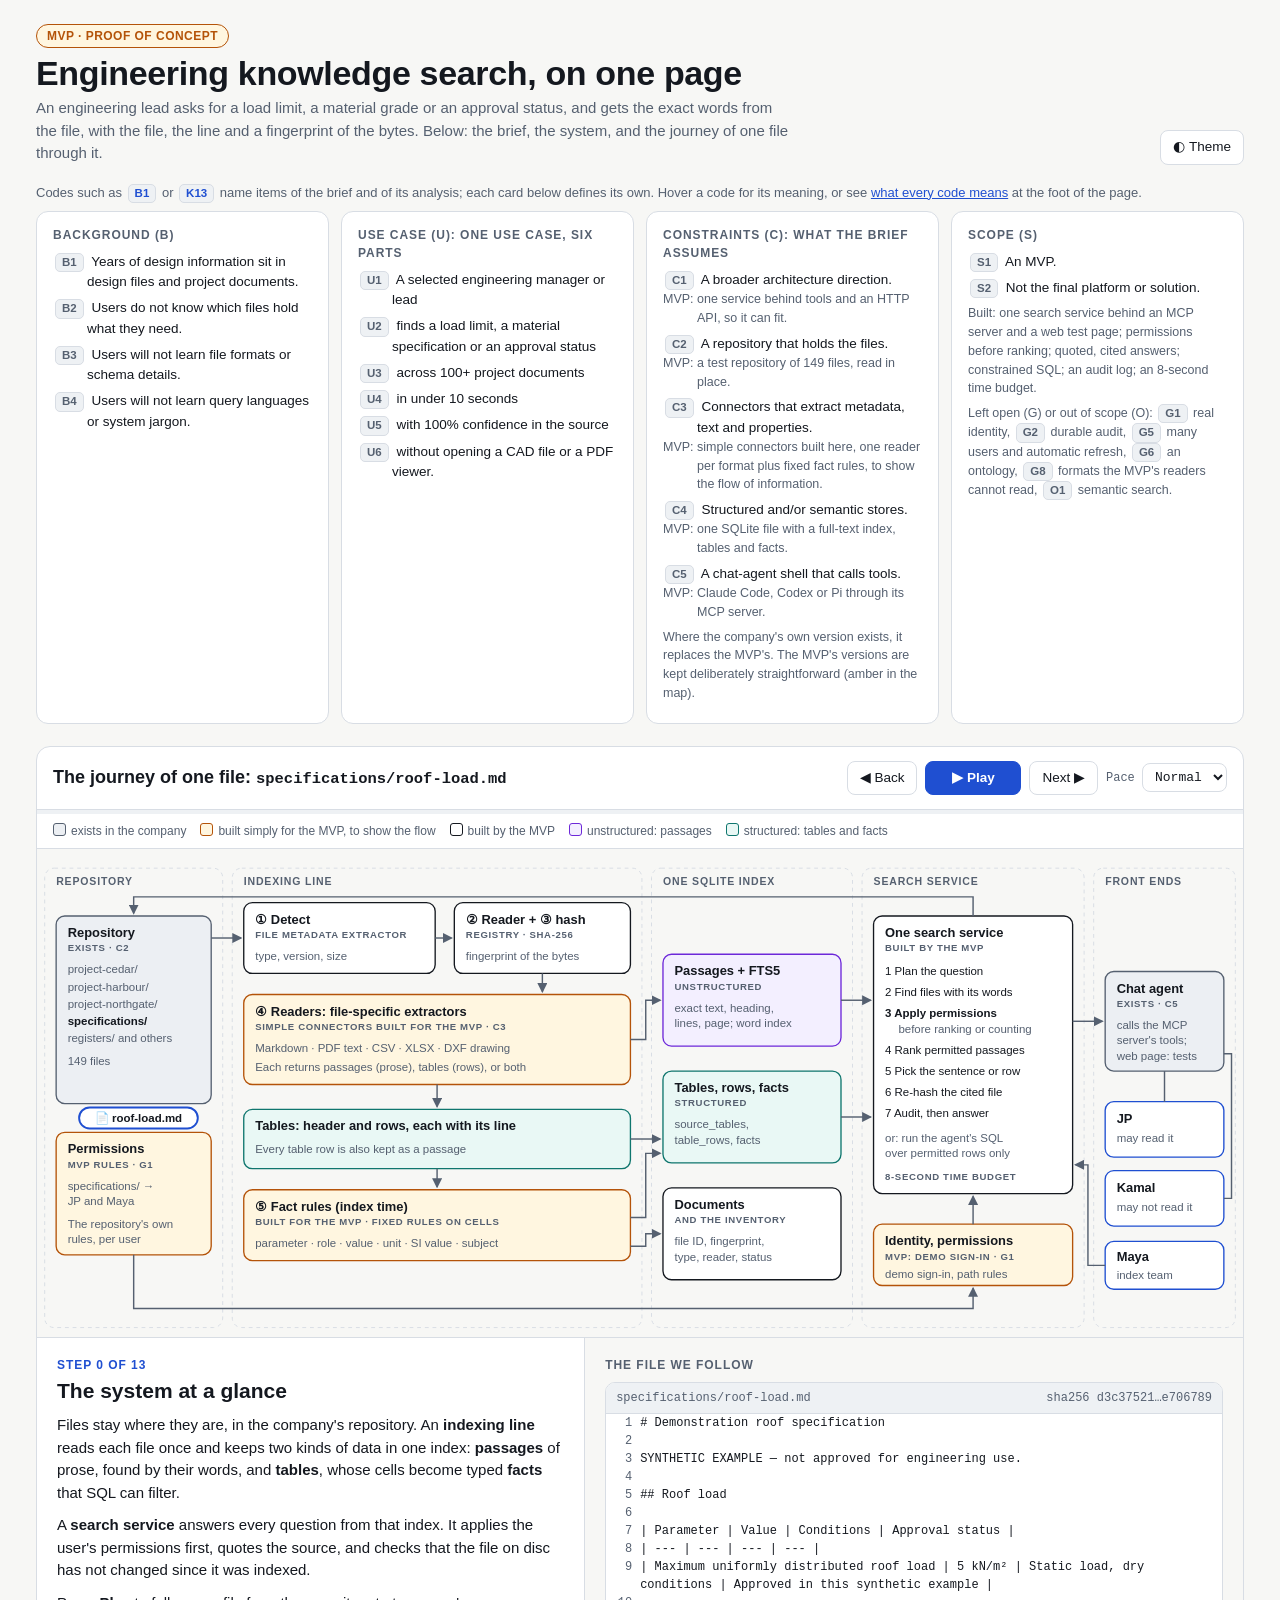
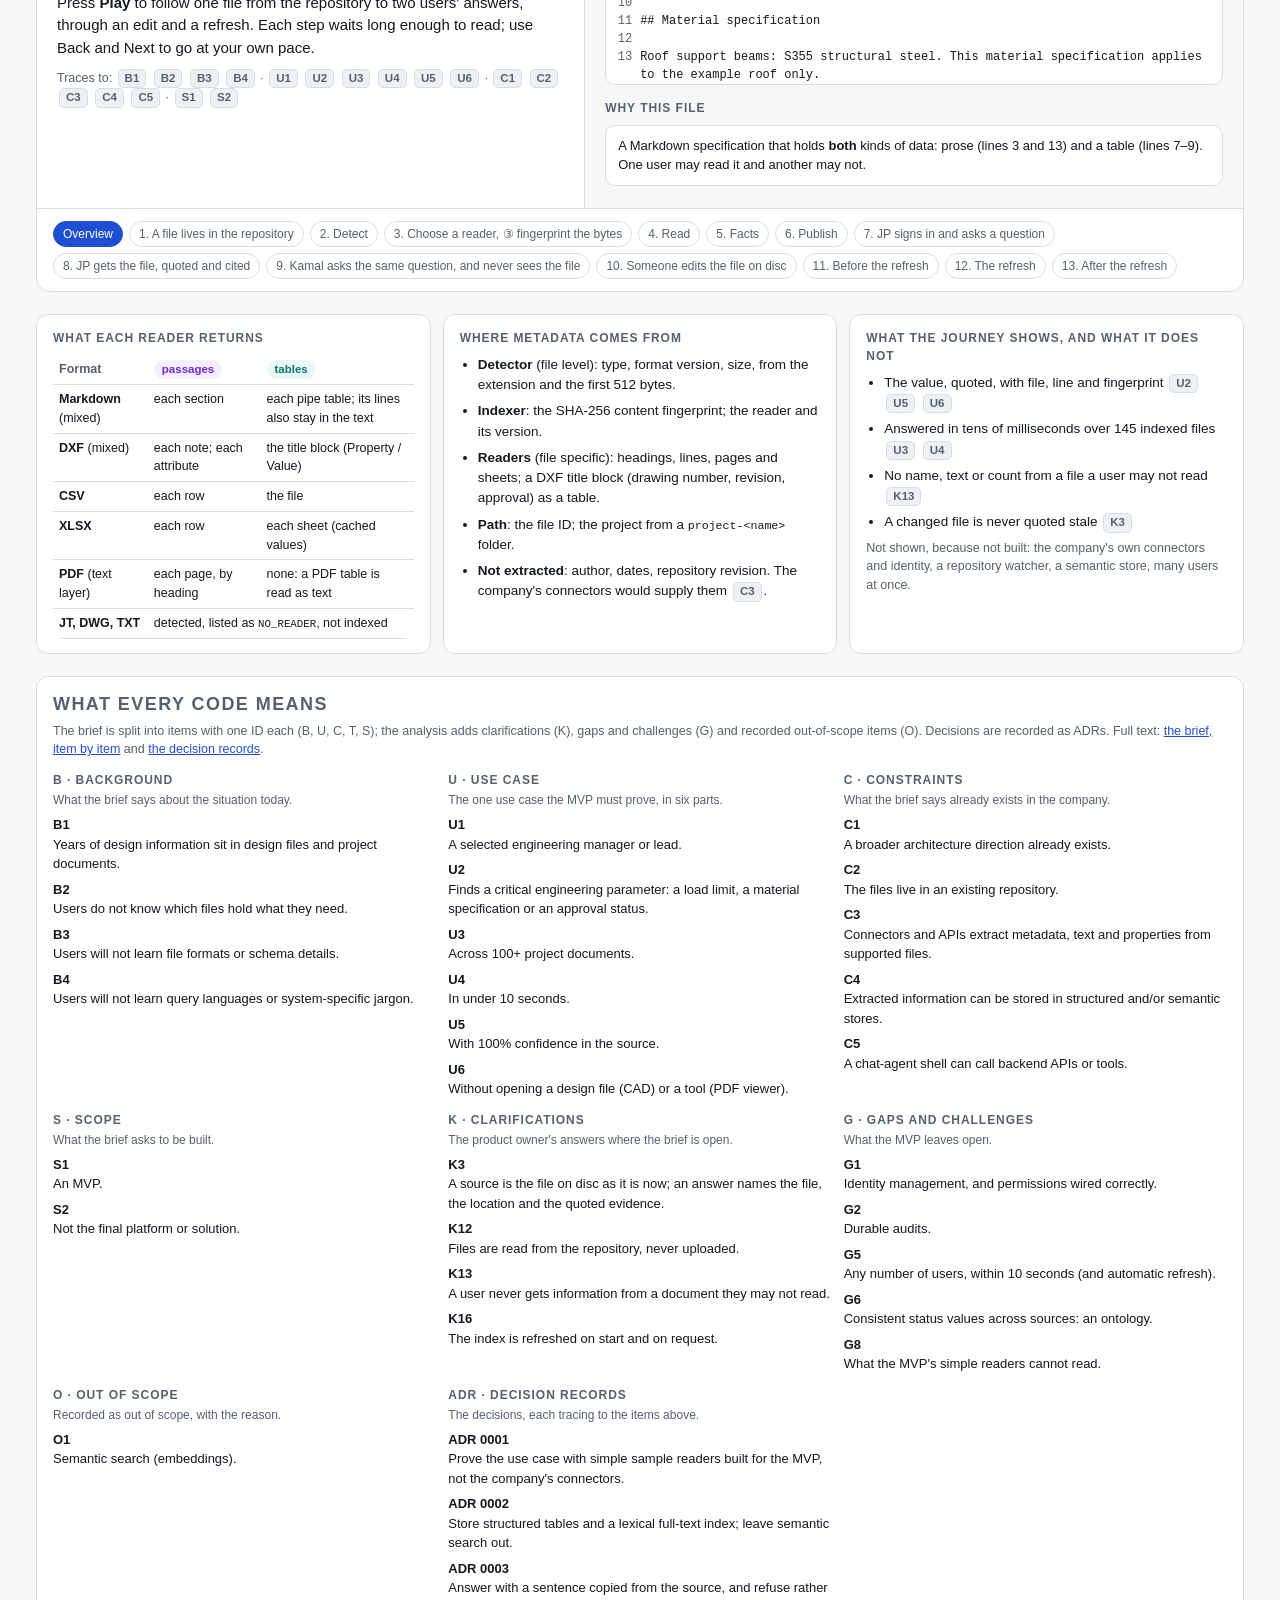
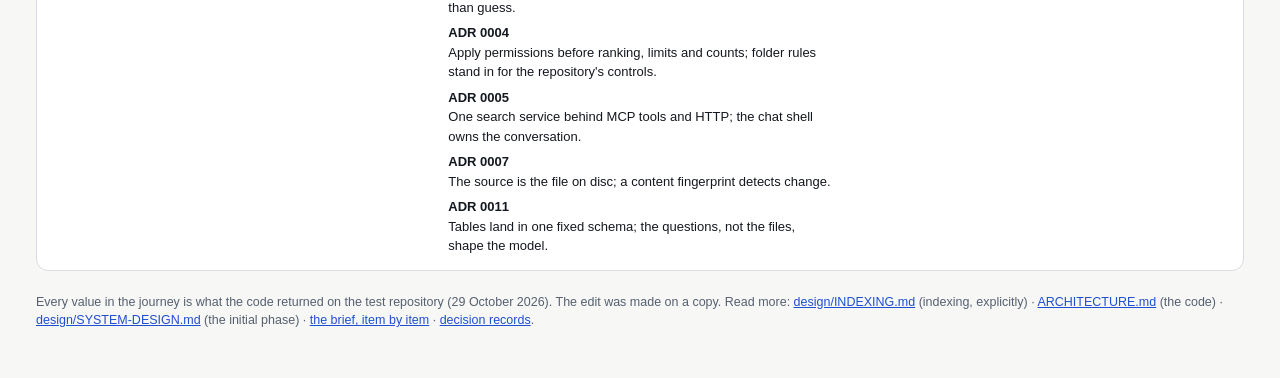
==== commit 947eccc9: "One-pager: define every code, re-lay out the map, and say the MVP builds simple connectors Every cod" ====
--- a/ONE-PAGER.html
+++ b/ONE-PAGER.html
@@ -59,7 +59,7 @@
 .progress > div { height: 100%; width: 0; background: var(--accent); }
 
 .mapbox { overflow-x: auto; border-bottom: 1px solid var(--line); background: var(--bg); }
-.mapbox svg { display: block; width: 100%; min-width: 920px; height: auto; }
+.mapbox svg { display: block; width: 100%; min-width: 980px; height: auto; }
 svg text { fill: var(--ink); font-family: -apple-system, BlinkMacSystemFont, "Segoe UI", Helvetica, Arial, sans-serif; }
 svg .muted { fill: var(--muted); }
 svg .lbl { font-size: 12px; } svg .ttl { font-size: 13.5px; font-weight: 700; } svg .tag { font-size: 10px; font-weight: 700; letter-spacing: .07em; fill: var(--muted); }
@@ -76,10 +76,29 @@
 svg.focus .node { opacity: var(--dim); }
 svg.focus .node.on { opacity: 1; }
 svg.focus .node.on rect.box { stroke-width: 3; filter: drop-shadow(0 0 6px color-mix(in srgb, var(--accent) 45%, transparent)); }
-.edge { stroke: var(--muted); stroke-width: 1.4; fill: none; transition: opacity .6s, stroke .4s; }
-svg.focus .edge { opacity: .25; }
-svg.focus .edge.on { opacity: 1; stroke: var(--accent); stroke-width: 2.2; }
-.edge.deny { stroke: var(--no); stroke-dasharray: 5 4; }
+.edge { stroke: var(--muted); stroke-width: 1.5; fill: none; marker-end: url(#ah); transition: opacity .6s, stroke .4s; }
+.edge.link { marker-end: none; }
+svg.focus .edge { opacity: .3; }
+svg.focus .edge.on { opacity: 1; stroke: var(--accent); stroke-width: 2.4; marker-end: url(#ah-on); }
+svg.focus .edge.link.on { marker-end: none; }
+i.mvp { display: block; font-style: normal; font-size: 12.5px; color: var(--muted); }
+.codes-note { font-size: 13px; color: var(--muted); margin: 0 0 8px; }
+.codes-note a, .key a { color: var(--accent); }
+a.chip { text-decoration: none; cursor: help; }
+a.chip:hover { border-color: var(--accent); color: var(--accent); }
+ul.defs { list-style: none; padding-left: 0; }
+ul.defs li { padding-left: 34px; text-indent: -34px; }
+ul.defs .chip { min-width: 28px; text-align: center; margin-right: 4px; text-indent: 0; }
+.key { margin-top: 22px; }
+.key h2 { font-size: 18px; margin: 0 0 4px; }
+.key-grid { display: grid; grid-template-columns: repeat(3, minmax(0, 1fr)); gap: 12px; margin-top: 12px; }
+@media (max-width: 900px) { .key-grid { grid-template-columns: 1fr; } }
+.key dl { margin: 0; font-size: 13px; }
+.key dt { font-weight: 700; margin-top: 6px; }
+.key dd { margin: 0 0 0 0; color: var(--ink); }
+.key dt:target, .key dt:target + dd { background: color-mix(in srgb, var(--accent) 14%, transparent); }
+.key h3 { font-size: 12px; text-transform: uppercase; letter-spacing: .08em; color: var(--muted); margin: 0 0 2px; }
+.key .group-note { font-size: 12px; color: var(--muted); margin: 0 0 4px; }
 #token, #qtoken { transition: transform 1.6s cubic-bezier(.45,.05,.25,1), opacity .6s; }
 #token rect { fill: var(--panel); stroke: var(--accent); stroke-width: 2; }
 #qtoken rect { fill: var(--accent); }
@@ -172,34 +191,48 @@
   <button id="theme" type="button" aria-label="Switch light or dark">◐ Theme</button>
 </header>
 
+<p class="codes-note">Codes such as <span class="chip">B1</span> or <span class="chip">K13</span> name items of the brief and of its analysis; each card below defines its own. Hover a code for its meaning, or see <a href="#key">what every code means</a> at the foot of the page.</p>
+
 <div class="cards">
   <div class="card">
-    <h2>Background</h2>
-    <ul>
-      <li>Years of design information sit in design files and project documents <span class="chip">B1</span></li>
-      <li>Users do not know which file holds what they need <span class="chip">B2</span></li>
-      <li>They will not learn file formats or schemas <span class="chip">B3</span>, query languages or jargon <span class="chip">B4</span></li>
+    <h2>Background (B)</h2>
+    <ul class="defs">
+      <li><span class="chip">B1</span> Years of design information sit in design files and project documents.</li>
+      <li><span class="chip">B2</span> Users do not know which files hold what they need.</li>
+      <li><span class="chip">B3</span> Users will not learn file formats or schema details.</li>
+      <li><span class="chip">B4</span> Users will not learn query languages or system jargon.</li>
     </ul>
   </div>
   <div class="card">
-    <h2>Use case</h2>
-    <p>A selected engineering manager or lead <span class="chip">U1</span> finds a load limit, a material specification or an approval status <span class="chip">U2</span> across 100+ project documents <span class="chip">U3</span>, in under 10 seconds <span class="chip">U4</span>, with 100% confidence in the source <span class="chip">U5</span>, without opening a CAD file or a PDF viewer <span class="chip">U6</span>.</p>
+    <h2>Use case (U): one use case, six parts</h2>
+    <ul class="defs">
+      <li><span class="chip">U1</span> A selected engineering manager or lead</li>
+      <li><span class="chip">U2</span> finds a load limit, a material specification or an approval status</li>
+      <li><span class="chip">U3</span> across 100+ project documents</li>
+      <li><span class="chip">U4</span> in under 10 seconds</li>
+      <li><span class="chip">U5</span> with 100% confidence in the source</li>
+      <li><span class="chip">U6</span> without opening a CAD file or a PDF viewer.</li>
+    </ul>
   </div>
   <div class="card">
-    <h2>Constraints (they already exist)</h2>
-    <ul>
-      <li>An architecture direction <span class="chip">C1</span></li>
-      <li>A repository that holds the files <span class="chip">C2</span></li>
-      <li>Connectors that extract metadata, text and properties <span class="chip">C3</span></li>
-      <li>Structured and/or semantic stores <span class="chip">C4</span></li>
-      <li>A chat-agent shell that calls tools <span class="chip">C5</span></li>
+    <h2>Constraints (C): what the brief assumes</h2>
+    <ul class="defs">
+      <li><span class="chip">C1</span> A broader architecture direction. <i class="mvp">MVP: one service behind tools and an HTTP API, so it can fit.</i></li>
+      <li><span class="chip">C2</span> A repository that holds the files. <i class="mvp">MVP: a test repository of 149 files, read in place.</i></li>
+      <li><span class="chip">C3</span> Connectors that extract metadata, text and properties. <i class="mvp">MVP: simple connectors built here, one reader per format plus fixed fact rules, to show the flow of information.</i></li>
+      <li><span class="chip">C4</span> Structured and/or semantic stores. <i class="mvp">MVP: one SQLite file with a full-text index, tables and facts.</i></li>
+      <li><span class="chip">C5</span> A chat-agent shell that calls tools. <i class="mvp">MVP: Claude Code, Codex or Pi through its MCP server.</i></li>
     </ul>
-    <p class="small">The MVP does not build these. It stands in for each only as far as the flow needs (amber below).</p>
+    <p class="small">Where the company's own version exists, it replaces the MVP's. The MVP's versions are kept deliberately straightforward (amber in the map).</p>
   </div>
   <div class="card">
-    <h2>Scope</h2>
-    <p>An MVP <span class="chip">S1</span>, not the final platform <span class="chip">S2</span>. Built: one search service behind an MCP server and a web test page; permissions before ranking; cited answers; constrained SQL; audit; an 8 s time budget.</p>
-    <p class="small">Out of scope or open: semantic search <span class="chip">O1</span>, real identity <span class="chip">G1</span>, durable audit <span class="chip">G2</span>, many users and automatic refresh <span class="chip">G5</span>, an ontology <span class="chip">G6</span>, formats the stand-ins cannot read <span class="chip">G8</span>.</p>
+    <h2>Scope (S)</h2>
+    <ul class="defs">
+      <li><span class="chip">S1</span> An MVP.</li>
+      <li><span class="chip">S2</span> Not the final platform or solution.</li>
+    </ul>
+    <p class="small">Built: one search service behind an MCP server and a web test page; permissions before ranking; quoted, cited answers; constrained SQL; an audit log; an 8-second time budget.</p>
+    <p class="small">Left open (G) or out of scope (O): <span class="chip">G1</span> real identity, <span class="chip">G2</span> durable audit, <span class="chip">G5</span> many users and automatic refresh, <span class="chip">G6</span> an ontology, <span class="chip">G8</span> formats the MVP's readers cannot read, <span class="chip">O1</span> semantic search.</p>
   </div>
 </div>
 
@@ -222,179 +255,184 @@
   <div class="progress" aria-hidden="true"><div id="bar"></div></div>
   <div class="legend">
     <span class="lg-exist">exists in the company</span>
-    <span class="lg-stand">MVP stand-in for it</span>
+    <span class="lg-stand">built simply for the MVP, to show the flow</span>
     <span class="lg-built">built by the MVP</span>
     <span class="lg-u">unstructured: passages</span>
     <span class="lg-s">structured: tables and facts</span>
   </div>
 
   <div class="mapbox">
-  <svg id="map" viewBox="0 0 1200 500" role="img" aria-label="System map: repository, indexing line, stores, search service, front ends and users">
+<svg id="map" viewBox="0 0 1260 510" role="img" aria-label="System map: repository, indexing line, stores, search service, front ends and users">
     <defs>
-      <marker id="ah" viewBox="0 0 10 10" refX="9" refY="5" markerWidth="6" markerHeight="6" orient="auto-start-reverse"><path d="M0,0 L10,5 L0,10 z" fill="currentColor"/></marker>
+      <marker id="ah" viewBox="0 0 10 10" refX="8.5" refY="5" markerWidth="7" markerHeight="7" orient="auto-start-reverse"><path d="M0,0 L10,5 L0,10 z" style="fill:var(--muted)"/></marker>
+      <marker id="ah-on" viewBox="0 0 10 10" refX="8.5" refY="5" markerWidth="6" markerHeight="6" orient="auto-start-reverse"><path d="M0,0 L10,5 L0,10 z" style="fill:var(--accent)"/></marker>
     </defs>
     <!-- zones -->
-    <rect class="zone" x="8" y="20" width="168" height="470" rx="10"/><text class="ztxt" x="20" y="38">REPOSITORY</text>
-    <rect class="zone" x="186" y="20" width="392" height="470" rx="10"/><text class="ztxt" x="198" y="38">INDEXING LINE</text>
-    <rect class="zone" x="588" y="20" width="200" height="470" rx="10"/><text class="ztxt" x="600" y="38">ONE SQLITE INDEX</text>
-    <rect class="zone" x="798" y="20" width="224" height="470" rx="10"/><text class="ztxt" x="810" y="38">SEARCH SERVICE</text>
-    <rect class="zone" x="1032" y="20" width="160" height="470" rx="10"/><text class="ztxt" x="1044" y="38">FRONT ENDS · USERS</text>
-
-    <!-- edges -->
-    <g style="color:var(--muted)">
-      <path id="e-repo-det" class="edge" d="M164,110 H198" marker-end="url(#ah)"/>
-      <path id="e-det-reg" class="edge" d="M366,92 H378" marker-end="url(#ah)"/>
-      <path id="e-reg-read" class="edge" d="M490,128 V150" marker-end="url(#ah)"/>
-      <path id="e-read-pass" class="edge" d="M566,196 C580,196 584,150 600,150" marker-end="url(#ah)"/>
-      <path id="e-read-tab" class="edge" d="M490,246 V270" marker-end="url(#ah)"/>
-      <path id="e-tab-facts" class="edge" d="M566,300 C582,300 584,270 600,270" marker-end="url(#ah)"/>
-      <path id="e-fact-store" class="edge" d="M566,370 C582,370 584,300 600,300" marker-end="url(#ah)"/>
-      <path id="e-pass-svc" class="edge" d="M776,150 H810" marker-end="url(#ah)"/>
-      <path id="e-tab-svc" class="edge" d="M776,285 C792,285 796,250 810,250" marker-end="url(#ah)"/>
-      <path id="e-acc-svc" class="edge" d="M916,388 V352" marker-end="url(#ah)"/>
-      <path id="e-svc-fe" class="edge" d="M1010,180 H1044" marker-end="url(#ah)"/>
-      <path id="e-fe-jp" class="edge" d="M1112,232 V262" marker-end="url(#ah)"/>
-      <path id="e-fe-kamal" class="edge" d="M1112,232 C1112,300 1112,320 1112,334" marker-end="url(#ah)"/>
-      <path id="e-svc-repo" class="edge" d="M916,64 V54 H86 V70" marker-end="url(#ah)"/>
-      <path id="e-maya-svc" class="edge" d="M1060,424 H1010" marker-end="url(#ah)"/>
-    </g>
-    <text id="t-hash-check" class="tag stamp" x="300" y="50">FINGERPRINT CHECK: HASH CITED FILES AGAIN</text>
+    <rect class="zone" x="8" y="20" width="186" height="480" rx="10"/><text class="ztxt" x="20" y="38">REPOSITORY</text>
+    <rect class="zone" x="204" y="20" width="428" height="480" rx="10"/><text class="ztxt" x="216" y="38">INDEXING LINE</text>
+    <rect class="zone" x="642" y="20" width="210" height="480" rx="10"/><text class="ztxt" x="654" y="38">ONE SQLITE INDEX</text>
+    <rect class="zone" x="862" y="20" width="232" height="480" rx="10"/><text class="ztxt" x="874" y="38">SEARCH SERVICE</text>
+    <rect class="zone" x="1104" y="20" width="148" height="480" rx="10"/><text class="ztxt" x="1116" y="38">FRONT ENDS</text>
 
     <!-- nodes -->
     <g id="n-repo" class="node n-exist">
-      <rect class="box" x="20" y="70" width="144" height="200" rx="9"/>
+      <rect class="box" x="20" y="70" width="162" height="196" rx="9"/>
       <text class="ttl" x="32" y="92">Repository</text><text class="tag" x="32" y="107">EXISTS · C2</text>
       <text class="lbl muted" x="32" y="130">project-cedar/</text>
       <text class="lbl muted" x="32" y="148">project-harbour/</text>
       <text class="lbl muted" x="32" y="166">project-northgate/</text>
       <text class="lbl" x="32" y="184" font-weight="700">specifications/</text>
-      <text class="lbl muted" x="32" y="202">registers/ …</text>
-      <text class="lbl muted" x="32" y="226">149 files, read in place</text>
+      <text class="lbl muted" x="32" y="202">registers/ and others</text>
+      <text class="lbl muted" x="32" y="226">149 files</text>
     </g>
     <g id="n-perm" class="node n-stand">
-      <rect class="box" x="20" y="300" width="144" height="120" rx="9"/>
-      <text class="ttl" x="32" y="322">Folder permissions</text><text class="tag" x="32" y="337">STAND-IN · G1</text>
-      <text class="lbl muted" x="32" y="358">specifications/ →</text>
-      <text class="lbl muted" x="32" y="374">JP, Maya</text>
+      <rect class="box" x="20" y="296" width="162" height="128" rx="9"/>
+      <text class="ttl" x="32" y="318">Permissions</text><text class="tag" x="32" y="333">MVP RULES · G1</text>
+      <text class="lbl muted" x="32" y="356">specifications/ →</text>
+      <text class="lbl muted" x="32" y="372">JP and Maya</text>
       <text class="lbl muted" x="32" y="396">The repository's own</text>
       <text class="lbl muted" x="32" y="412">rules, per user</text>
     </g>
 
     <g id="n-detect" class="node n-built">
-      <rect class="box" x="198" y="56" width="168" height="72" rx="9"/>
-      <text class="ttl" x="210" y="78">① Detect</text><text class="tag" x="210" y="93">FILE METADATA</text>
-      <text class="lbl muted" x="210" y="114">type, version, size</text>
+      <rect class="box" x="216" y="56" width="200" height="74" rx="9"/>
+      <text class="ttl" x="228" y="78">① Detect</text><text class="tag" x="228" y="93">FILE METADATA EXTRACTOR</text>
+      <text class="lbl muted" x="228" y="116">type, version, size</text>
     </g>
     <g id="n-reg" class="node n-built">
-      <rect class="box" x="380" y="56" width="186" height="72" rx="9"/>
-      <text class="ttl" x="392" y="78">② Registry + ③ hash</text><text class="tag" x="392" y="93">CHOOSE READER · SHA-256</text>
-      <text class="lbl muted" x="392" y="114">fingerprint of the bytes</text>
+      <rect class="box" x="436" y="56" width="184" height="74" rx="9"/>
+      <text class="ttl" x="448" y="78">② Reader + ③ hash</text><text class="tag" x="448" y="93">REGISTRY · SHA-256</text>
+      <text class="lbl muted" x="448" y="116">fingerprint of the bytes</text>
     </g>
     <g id="n-read" class="node n-stand">
-      <rect class="box" x="198" y="150" width="368" height="96" rx="9"/>
-      <text class="ttl" x="210" y="172">④ Readers: file-specific extractors</text><text class="tag" x="210" y="187">STAND-INS FOR THE CONNECTORS · C3</text>
-      <text class="lbl muted" x="210" y="210">Markdown · PDF text · CSV · XLSX · DXF notes and title block</text>
-      <text class="lbl muted" x="210" y="230">One Extraction: passages (prose) + tables (rows) — or both</text>
+      <rect class="box" x="216" y="152" width="404" height="94" rx="9"/>
+      <text class="ttl" x="228" y="174">④ Readers: file-specific extractors</text><text class="tag" x="228" y="189">SIMPLE CONNECTORS BUILT FOR THE MVP · C3</text>
+      <text class="lbl muted" x="228" y="212">Markdown · PDF text · CSV · XLSX · DXF drawing</text>
+      <text class="lbl muted" x="228" y="232">Each returns passages (prose), tables (rows), or both</text>
     </g>
     <g id="n-tab" class="node n-s">
-      <rect class="box" x="198" y="270" width="368" height="62" rx="9"/>
-      <text class="ttl" x="210" y="292">Tables: header + rows, each row with its line</text>
-      <text class="lbl muted" x="210" y="314">Every row is also kept as a passage</text>
+      <rect class="box" x="216" y="272" width="404" height="62" rx="9"/>
+      <text class="ttl" x="228" y="294">Tables: header and rows, each with its line</text>
+      <text class="lbl muted" x="228" y="318">Every table row is also kept as a passage</text>
     </g>
     <g id="n-facts" class="node n-stand">
-      <rect class="box" x="198" y="346" width="368" height="72" rx="9"/>
-      <text class="ttl" x="210" y="368">⑤ Fact rules (index time)</text><text class="tag" x="210" y="383">STAND-IN · FIXED RULES ON TABLE CELLS</text>
-      <text class="lbl muted" x="210" y="404">parameter · role · value · unit · SI value · subject</text>
+      <rect class="box" x="216" y="356" width="404" height="74" rx="9"/>
+      <text class="ttl" x="228" y="378">⑤ Fact rules (index time)</text><text class="tag" x="228" y="393">BUILT FOR THE MVP · FIXED RULES ON CELLS</text>
+      <text class="lbl muted" x="228" y="416">parameter · role · value · unit · SI value · subject</text>
     </g>
 
     <g id="n-pass" class="node n-u">
-      <rect class="box" x="600" y="110" width="176" height="96" rx="9"/>
-      <text class="ttl" x="612" y="132">Passages + FTS5</text><text class="tag" x="612" y="147">UNSTRUCTURED</text>
-      <text class="lbl muted" x="612" y="168">exact text, heading,</text>
-      <text class="lbl muted" x="612" y="184">lines, page; word index</text>
+      <rect class="box" x="654" y="110" width="186" height="96" rx="9"/>
+      <text class="ttl" x="666" y="132">Passages + FTS5</text><text class="tag" x="666" y="147">UNSTRUCTURED</text>
+      <text class="lbl muted" x="666" y="170">exact text, heading,</text>
+      <text class="lbl muted" x="666" y="186">lines, page; word index</text>
     </g>
     <g id="n-store" class="node n-s">
-      <rect class="box" x="600" y="230" width="176" height="96" rx="9"/>
-      <text class="ttl" x="612" y="252">Tables · rows · facts</text><text class="tag" x="612" y="267">STRUCTURED</text>
-      <text class="lbl muted" x="612" y="288">source_tables, table_rows,</text>
-      <text class="lbl muted" x="612" y="304">facts</text>
+      <rect class="box" x="654" y="232" width="186" height="96" rx="9"/>
+      <text class="ttl" x="666" y="254">Tables, rows, facts</text><text class="tag" x="666" y="269">STRUCTURED</text>
+      <text class="lbl muted" x="666" y="292">source_tables,</text>
+      <text class="lbl muted" x="666" y="308">table_rows, facts</text>
     </g>
     <g id="n-docs" class="node n-built">
-      <rect class="box" x="600" y="350" width="176" height="80" rx="9"/>
-      <text class="ttl" x="612" y="372">Documents + inventory</text>
-      <text class="lbl muted" x="612" y="392">file ID, fingerprint,</text>
-      <text class="lbl muted" x="612" y="408">type, reader, status</text>
-      <text class="tag" x="612" y="424">ONE TRANSACTION</text>
+      <rect class="box" x="654" y="354" width="186" height="96" rx="9"/>
+      <text class="ttl" x="666" y="376">Documents</text><text class="tag" x="666" y="391">AND THE INVENTORY</text>
+      <text class="lbl muted" x="666" y="414">file ID, fingerprint,</text>
+      <text class="lbl muted" x="666" y="430">type, reader, status</text>
     </g>
 
     <g id="n-svc" class="node n-built">
-      <rect class="box" x="810" y="70" width="200" height="282" rx="9"/>
-      <text class="ttl" x="822" y="92">One search service</text><text class="tag" x="822" y="107">BUILT BY THE MVP</text>
-      <text class="lbl" x="822" y="132">1 Plan the question</text>
-      <text class="lbl" x="822" y="154">2 Find files with its words</text>
-      <text class="lbl" x="822" y="176" font-weight="700">3 Apply permissions</text>
-      <text class="lbl muted" x="836" y="192">before ranking, limits, counts</text>
-      <text class="lbl" x="822" y="214">4 Rank permitted passages</text>
-      <text class="lbl" x="822" y="236">5 Pick the sentence or row</text>
-      <text class="lbl" x="822" y="258">6 Re-hash the cited file</text>
-      <text class="lbl" x="822" y="280">7 Audit, then answer</text>
-      <text class="lbl muted" x="822" y="306">or: run the agent's SQL</text>
-      <text class="lbl muted" x="822" y="322">over permitted rows only</text>
-      <text class="tag" x="822" y="342">8 s TIME BUDGET</text>
+      <rect class="box" x="874" y="70" width="208" height="290" rx="9"/>
+      <text class="ttl" x="886" y="92">One search service</text><text class="tag" x="886" y="107">BUILT BY THE MVP</text>
+      <text class="lbl" x="886" y="132">1 Plan the question</text>
+      <text class="lbl" x="886" y="154">2 Find files with its words</text>
+      <text class="lbl" x="886" y="176" font-weight="700">3 Apply permissions</text>
+      <text class="lbl muted" x="900" y="192">before ranking or counting</text>
+      <text class="lbl" x="886" y="214">4 Rank permitted passages</text>
+      <text class="lbl" x="886" y="236">5 Pick the sentence or row</text>
+      <text class="lbl" x="886" y="258">6 Re-hash the cited file</text>
+      <text class="lbl" x="886" y="280">7 Audit, then answer</text>
+      <text class="lbl muted" x="886" y="306">or: run the agent's SQL</text>
+      <text class="lbl muted" x="886" y="322">over permitted rows only</text>
+      <text class="tag" x="886" y="346">8-SECOND TIME BUDGET</text>
     </g>
     <g id="n-acc" class="node n-stand">
-      <rect class="box" x="810" y="388" width="200" height="62" rx="9"/>
-      <text class="ttl" x="822" y="410">Identity + permissions</text><text class="tag" x="822" y="425">STAND-IN · G1</text>
-      <text class="lbl muted" x="822" y="442">demo sign-in, path rules</text>
+      <rect class="box" x="874" y="392" width="208" height="64" rx="9"/>
+      <text class="ttl" x="886" y="414">Identity, permissions</text><text class="tag" x="886" y="429">MVP: DEMO SIGN-IN · G1</text>
+      <text class="lbl muted" x="886" y="448">demo sign-in, path rules</text>
     </g>
 
     <g id="n-fe" class="node n-exist">
-      <rect class="box" x="1044" y="128" width="136" height="104" rx="9"/>
-      <text class="ttl" x="1056" y="150">Chat agent</text><text class="tag" x="1056" y="165">EXISTS · C5</text>
-      <text class="lbl muted" x="1056" y="186">calls the MCP</text>
-      <text class="lbl muted" x="1056" y="202">server's tools;</text>
-      <text class="lbl muted" x="1056" y="218">web page for tests</text>
+      <rect class="box" x="1116" y="128" width="124" height="104" rx="9"/>
+      <text class="ttl" x="1128" y="150">Chat agent</text><text class="tag" x="1128" y="165">EXISTS · C5</text>
+      <text class="lbl muted" x="1128" y="188">calls the MCP</text>
+      <text class="lbl muted" x="1128" y="204">server's tools;</text>
+      <text class="lbl muted" x="1128" y="220">web page: tests</text>
     </g>
     <g id="n-jp" class="node n-user">
-      <rect class="box" x="1044" y="262" width="136" height="60" rx="9"/>
-      <text class="ttl" x="1056" y="284">JP</text>
-      <text class="lbl muted" x="1056" y="304">may read the file</text>
+      <rect class="box" x="1116" y="264" width="124" height="58" rx="9"/>
+      <text class="ttl" x="1128" y="286">JP</text>
+      <text class="lbl muted" x="1128" y="306">may read it</text>
     </g>
     <g id="n-kamal" class="node n-user">
-      <rect class="box" x="1044" y="334" width="136" height="60" rx="9"/>
-      <text class="ttl" x="1056" y="356">Kamal</text>
-      <text class="lbl muted" x="1056" y="376">may not read it</text>
+      <rect class="box" x="1116" y="336" width="124" height="58" rx="9"/>
+      <text class="ttl" x="1128" y="358">Kamal</text>
+      <text class="lbl muted" x="1128" y="378">may not read it</text>
     </g>
     <g id="n-maya" class="node n-user">
-      <rect class="box" x="1060" y="404" width="120" height="44" rx="9"/>
-      <text class="ttl" x="1072" y="424">Maya</text>
-      <text class="lbl muted" x="1072" y="440">index team</text>
-    </g>
-
-    <!-- tokens -->
-    <g id="token" transform="translate(30,273)">
+      <rect class="box" x="1116" y="410" width="124" height="50" rx="9"/>
+      <text class="ttl" x="1128" y="430">Maya</text>
+      <text class="lbl muted" x="1128" y="449">index team</text>
+    </g>
+
+    <!-- edges: drawn over the boxes, right-angled, each ending in a straight run so the arrowhead shows -->
+    <path id="e-repo-det" class="edge" d="M182,93 H213"/>
+    <path id="e-det-reg" class="edge" d="M416,93 H433"/>
+    <path id="e-reg-read" class="edge" d="M528,130 V149"/>
+    <path id="e-read-pass" class="edge" d="M620,199 H636 V158 H651"/>
+    <path id="e-read-tab" class="edge" d="M418,246 V269"/>
+    <path id="e-tab-facts" class="edge" d="M418,334 V353"/>
+    <path id="e-tab-store" class="edge" d="M620,303 H651"/>
+    <path id="e-fact-store" class="edge" d="M620,385 H636 V318 H651"/>
+    <path id="e-pub" class="edge" d="M620,415 H636 V402 H651"/>
+    <path id="e-pass-svc" class="edge" d="M840,158 H871"/>
+    <path id="e-store-svc" class="edge" d="M840,280 H871"/>
+    <path id="e-acc-svc" class="edge" d="M978,392 V363"/>
+    <path id="e-svc-fe" class="edge" d="M1082,180 H1113"/>
+    <path id="e-fe-jp" class="edge link" d="M1178,232 V264"/>
+    <path id="e-fe-kamal" class="edge link" d="M1240,214 H1248 V365 H1240"/>
+    <path id="e-svc-repo" class="edge" d="M978,70 V50 H101 V67"/>
+    <path id="e-perm-acc" class="edge" d="M101,424 V480 H978 V459"/>
+    <path id="e-maya-svc" class="edge" d="M1116,435 H1098 V330 H1085"/>
+    <g id="t-hash-check" class="stamp">
+      <rect x="400" y="41" width="290" height="18" rx="9" style="fill:var(--panel);stroke:var(--accent)"/>
+      <text x="545" y="54" text-anchor="middle" class="tag" style="fill:var(--accent)">FINGERPRINT CHECK: RE-HASH THE CITED FILE</text>
+    </g>
+
+    <!-- tokens and stamps -->
+    <g id="token" transform="translate(44,270)">
       <rect x="0" y="0" width="124" height="22" rx="11"/>
       <text x="62" y="15" text-anchor="middle" class="lbl" font-weight="700">📄 roof-load.md</text>
     </g>
-    <g id="qtoken" transform="translate(1050,236)" opacity="0">
+    <g id="qtoken" transform="translate(1114,238)" opacity="0">
       <rect x="0" y="0" width="124" height="22" rx="11"/>
       <text id="qlabel" x="62" y="15" text-anchor="middle" class="lbl">🔎 question</text>
     </g>
     <g id="denied" class="stamp">
-      <rect x="826" y="160" width="172" height="40" rx="6" fill="var(--no-bg)" stroke="var(--no)"/>
-      <text x="912" y="177" text-anchor="middle" class="lbl" font-weight="700" style="fill:var(--no)">DENIED: specifications/</text>
-      <text x="912" y="193" text-anchor="middle" class="lbl" style="fill:var(--no)">file dropped before ranking</text>
+      <rect x="888" y="158" width="180" height="40" rx="6" style="fill:var(--no-bg);stroke:var(--no)"/>
+      <text x="978" y="175" text-anchor="middle" class="lbl" font-weight="700" style="fill:var(--no)">DENIED: specifications/</text>
+      <text x="978" y="191" text-anchor="middle" class="lbl" style="fill:var(--no)">dropped before ranking</text>
     </g>
     <g id="stale" class="stamp">
-      <rect x="826" y="244" width="172" height="40" rx="6" fill="var(--no-bg)" stroke="var(--no)"/>
-      <text x="912" y="261" text-anchor="middle" class="lbl" font-weight="700" style="fill:var(--no)">CHANGED ON DISC</text>
-      <text x="912" y="277" text-anchor="middle" class="lbl" style="fill:var(--no)">left out until refresh</text>
+      <rect x="888" y="240" width="180" height="40" rx="6" style="fill:var(--no-bg);stroke:var(--no)"/>
+      <text x="978" y="257" text-anchor="middle" class="lbl" font-weight="700" style="fill:var(--no)">CHANGED ON DISC</text>
+      <text x="978" y="273" text-anchor="middle" class="lbl" style="fill:var(--no)">left out until refresh</text>
     </g>
     <g id="edited" class="stamp">
-      <rect x="28" y="238" width="128" height="22" rx="6" fill="var(--no-bg)" stroke="var(--no)"/>
-      <text x="92" y="253" text-anchor="middle" class="lbl" font-weight="700" style="fill:var(--no)">edited: 5 → 6 kN/m²</text>
+      <rect x="28" y="236" width="146" height="22" rx="6" style="fill:var(--no-bg);stroke:var(--no)"/>
+      <text x="101" y="251" text-anchor="middle" class="lbl" font-weight="700" style="fill:var(--no)">edited: 5 → 6 kN/m²</text>
     </g>
   </svg>
+
   </div>
 
   <div class="stage">
@@ -431,7 +469,7 @@
       <li><b>Indexer</b>: the SHA-256 content fingerprint; the reader and its version.</li>
       <li><b>Readers</b> (file specific): headings, lines, pages and sheets; a DXF title block (drawing number, revision, approval) as a table.</li>
       <li><b>Path</b>: the file ID; the project from a <code>project-&lt;name&gt;</code> folder.</li>
-      <li><b>Not extracted</b>: author, dates, repository revision. A real connector supplies them <span class="chip">C3</span>.</li>
+      <li><b>Not extracted</b>: author, dates, repository revision. The company's connectors would supply them <span class="chip">C3</span>.</li>
     </ul>
   </div>
   <div class="card">
@@ -442,9 +480,15 @@
       <li>No name, text or count from a file a user may not read <span class="chip">K13</span></li>
       <li>A changed file is never quoted stale <span class="chip">K3</span></li>
     </ul>
-    <p class="small">Not shown, because not built: real connectors and identity, a repository watcher, a semantic store, many users at once.</p>
+    <p class="small">Not shown, because not built: the company's own connectors and identity, a repository watcher, a semantic store, many users at once.</p>
   </div>
 </div>
+
+<section class="key card" id="key" aria-labelledby="key-title">
+  <h2 id="key-title">What every code means</h2>
+  <p class="small">The brief is split into items with one ID each (B, U, C, T, S); the analysis adds clarifications (K), gaps and challenges (G) and recorded out-of-scope items (O). Decisions are recorded as ADRs. Full text: <a href="docs/constraints/README.md">the brief, item by item</a> and <a href="docs/adr/README.md">the decision records</a>.</p>
+  <div class="key-grid" id="key-grid"></div>
+</section>
 
 <footer>
   Every value in the journey is what the code returned on the test repository (29 October 2026). The edit was made on a copy. Read more: <a href="design/INDEXING.md">design/INDEXING.md</a> (indexing, explicitly) · <a href="ARCHITECTURE.md">ARCHITECTURE.md</a> (the code) · <a href="design/SYSTEM-DESIGN.md">design/SYSTEM-DESIGN.md</a> (the initial phase) · <a href="docs/constraints/README.md">the brief, item by item</a> · <a href="docs/adr/README.md">decision records</a>.
@@ -480,10 +524,83 @@
 
   // Token positions on the map (x, y of the token's top-left corner).
   const P = {
-    repo: [30, 273], detect: [222, 128], reg: [420, 128], read: [330, 247],
-    facts: [330, 425], store: [626, 327], hidden: [626, 327],
-    jp: [1050, 236], kamal: [1050, 236], maya: [1056, 454]
+    repo: [44, 270], detect: [254, 130], reg: [470, 130], read: [300, 248],
+    facts: [300, 436], store: [684, 330], hidden: [684, 330],
+    jp: [1114, 238], kamal: [1114, 238], maya: [1114, 466]
   };
+
+  // Every code used on the page, with its meaning (from docs/constraints and docs/adr).
+  const DEFS = {
+    B: ["Background", "What the brief says about the situation today."],
+    U: ["Use case", "The one use case the MVP must prove, in six parts."],
+    C: ["Constraints", "What the brief says already exists in the company."],
+    S: ["Scope", "What the brief asks to be built."],
+    K: ["Clarifications", "The product owner's answers where the brief is open."],
+    G: ["Gaps and challenges", "What the MVP leaves open."],
+    O: ["Out of scope", "Recorded as out of scope, with the reason."],
+    ADR: ["Decision records", "The decisions, each tracing to the items above."],
+    B1: "Years of design information sit in design files and project documents.",
+    B2: "Users do not know which files hold what they need.",
+    B3: "Users will not learn file formats or schema details.",
+    B4: "Users will not learn query languages or system-specific jargon.",
+    U1: "A selected engineering manager or lead.",
+    U2: "Finds a critical engineering parameter: a load limit, a material specification or an approval status.",
+    U3: "Across 100+ project documents.",
+    U4: "In under 10 seconds.",
+    U5: "With 100% confidence in the source.",
+    U6: "Without opening a design file (CAD) or a tool (PDF viewer).",
+    C1: "A broader architecture direction already exists.",
+    C2: "The files live in an existing repository.",
+    C3: "Connectors and APIs extract metadata, text and properties from supported files.",
+    C4: "Extracted information can be stored in structured and/or semantic stores.",
+    C5: "A chat-agent shell can call backend APIs or tools.",
+    S1: "An MVP.",
+    S2: "Not the final platform or solution.",
+    K3: "A source is the file on disc as it is now; an answer names the file, the location and the quoted evidence.",
+    K12: "Files are read from the repository, never uploaded.",
+    K13: "A user never gets information from a document they may not read.",
+    K16: "The index is refreshed on start and on request.",
+    G1: "Identity management, and permissions wired correctly.",
+    G2: "Durable audits.",
+    G5: "Any number of users, within 10 seconds (and automatic refresh).",
+    G6: "Consistent status values across sources: an ontology.",
+    G8: "What the MVP's simple readers cannot read.",
+    O1: "Semantic search (embeddings).",
+    "ADR 0001": "Prove the use case with simple sample readers built for the MVP, not the company's connectors.",
+    "ADR 0002": "Store structured tables and a lexical full-text index; leave semantic search out.",
+    "ADR 0003": "Answer with a sentence copied from the source, and refuse rather than guess.",
+    "ADR 0004": "Apply permissions before ranking, limits and counts; folder rules stand in for the repository's controls.",
+    "ADR 0005": "One search service behind MCP tools and HTTP; the chat shell owns the conversation.",
+    "ADR 0007": "The source is the file on disc; a content fingerprint detects change.",
+    "ADR 0011": "Tables land in one fixed schema; the questions, not the files, shape the model."
+  };
+  const CODE = /ADR \d{4}|\b[BUCSKGO]\d{1,2}\b/g;
+  const slug = code => "key-" + code.replace(/\s+/g, "-");
+  function chip(code) {
+    const text = DEFS[code];
+    if (!text) console.warn("undefined code", code);
+    return `<a class="chip" href="#${slug(code)}" title="${code}: ${(text || "").replace(/"/g, "&quot;")}">${code}</a>`;
+  }
+  // Turn plain chips (<span class="chip">K3</span>) into links with their meaning.
+  function decorate(root) {
+    root.querySelectorAll("span.chip").forEach(el => {
+      const code = el.textContent.trim();
+      el.outerHTML = chip(code);
+    });
+  }
+  // "B1–B4 · K3 · C3" -> chips; a range is expanded.
+  function traces(text) {
+    return text.replace(/\b([BUCSKGO])(\d{1,2})–\1(\d{1,2})\b/g, (m, l, a, b) =>
+             Array.from({length: b - a + 1}, (_, k) => `${l}${+a + k}`).join(" "))
+           .replace(CODE, c => chip(c));
+  }
+  function buildKey() {
+    const groups = ["B", "U", "C", "S", "K", "G", "O", "ADR"];
+    $("key-grid").innerHTML = groups.map(g => {
+      const codes = Object.keys(DEFS).filter(c => c !== g && (g === "ADR" ? c.startsWith("ADR ") : c[0] === g && /\d/.test(c[1] || "")));
+      return `<div><h3>${g} · ${DEFS[g][0]}</h3><p class="group-note">${DEFS[g][1]}</p><dl>${codes.map(c => `<dt id="${slug(c)}">${c}</dt><dd>${DEFS[c]}</dd>`).join("")}</dl></div>`;
+    }).join("");
+  }
 
   const STEPS = [
     {
@@ -492,16 +609,16 @@
       body: `<p>Files stay where they are, in the company's repository. An <b>indexing line</b> reads each file once and keeps two kinds of data in one index: <b>passages</b> of prose, found by their words, and <b>tables</b>, whose cells become typed <b>facts</b> that SQL can filter.</p>
              <p>A <b>search service</b> answers every question from that index. It applies the user's permissions first, quotes the source, and checks that the file on disc has not changed since it was indexed.</p>
              <p>Press <b>Play</b> to follow one file from the repository to two users' answers, through an edit and a refresh. Each step waits long enough to read; use Back and Next to go at your own pace.</p>`,
-      ids: "Brief: B1–B4, U1–U6, C1–C5, S1–S2",
+      ids: "B1–B4 · U1–U6 · C1–C5 · S1–S2",
       ex: `${T("The file we follow")}${file()}
            ${T("Why this file")}<div class="box">A Markdown specification that holds <b>both</b> kinds of data: prose (lines 3 and 13) and a table (lines 7–9). One user may read it and another may not.</div>`
     },
     {
       title: "A file lives in the repository",
       on: ["n-repo", "n-perm"], edges: [], token: "repo", q: null,
-      body: `<p><code>specifications/roof-load.md</code> is one of 149 files in the test repository, which stands in for the company's own <span class="chip">C2</span>. The system reads files in place; nothing is uploaded <span class="chip">K12</span>.</p>
+      body: `<p><code>specifications/roof-load.md</code> is one of 149 files in the test repository, which takes the place of the company's own <span class="chip">C2</span>. The system reads files in place; nothing is uploaded <span class="chip">K12</span>.</p>
              <p>Who may read it belongs to the repository, not to the search: here, the folder rule for <code>specifications/</code> names JP and Maya. Kamal is not on it.</p>
-             <p>In the MVP, those rules are a short list in <code>access.py</code>, a labelled stand-in for the repository's real permissions <span class="chip">G1</span>.</p>`,
+             <p>In the MVP, those rules are a short list in <code>access.py</code>, a simple version of the repository's real permissions <span class="chip">G1</span>.</p>`,
       ids: "C2 · K12 · K13 · G1",
       ex: `${T("The file on disc")}${file()}
            ${T("The access rule that governs it")}${kv([["Rule", "<code>specifications/</code>"], ["May read", "JP, Maya"], ["May not read", "Kamal"]])}`
@@ -512,7 +629,7 @@
       body: `<p>The scan lists every regular file and makes its path the <b>file ID</b>. The <b>detector</b> is the file-level metadata extractor: it reads the extension and at most the first 512 bytes.</p>
              <p>For formats with a signature (<code>%PDF-1.7</code>, a ZIP with <code>xl/workbook.xml</code>, a JT header, a DXF <code>$ACADVER</code>) the content decides the type and version. Markdown has no signature, so the extension decides.</p>
              <p>The detector does not decide whether the file can be read. That is the registry's job, next.</p>`,
-      ids: "C3 (stand-in) · ADR 0001",
+      ids: "C3 · ADR 0001",
       ex: `${T("What the detector records")}${kv([["file_id", "<code>specifications/roof-load.md</code>"], ["file_type", "markdown"], ["format_version", "— (Markdown has none)"], ["decided by", "the extension (no signature to check)"]])}
            ${T("For comparison")}${kv([["<code>…/northgate-…calculations.pdf</code>", "pdf, version from <code>%PDF-1.x</code>"], ["<code>…/hangar-frame.jt</code>", "jt, version from the header → no reader"]])}`
     },
@@ -523,7 +640,7 @@
              <p>Then the whole file is read and hashed. The <b>SHA-256 of its bytes</b> is its content fingerprint. It is stored with the document and on every passage, and every citation carries it.</p>
              <p>On the next refresh, a file with the same fingerprint and the same reader version is not read again.</p>`,
       ids: "K3 · ADR 0007",
-      ex: `${T("Registry decision")}${kv([["Reader", "<code>markdown-text@2</code> (stand-in for a connector)"], ["Capabilities", "text, tables"], ["Status", "CLASSIFIED → read"]])}
+      ex: `${T("Registry decision")}${kv([["Reader", "<code>markdown-text@2</code> (a simple connector built for the MVP)"], ["Capabilities", "text, tables"], ["Status", "CLASSIFIED → read"]])}
            ${T("Content fingerprint")}<div class="box mono" style="word-break:break-all">d3c375218eb55b65b56a9181097d86ec7356da24367e0d2188b552147e706789</div>`
     },
     {
@@ -533,7 +650,7 @@
              <p><span class="pill u">unstructured</span> <b>3 passages</b>, split at headings and blank lines, each with its heading and line range.</p>
              <p><span class="pill s">structured</span> <b>1 table</b> named after the heading above it, "Roof load", with 4 columns and 1 row that cites line 9.</p>
              <p>The table's lines also stay in the "Roof load" passage, so the row can be found by its words <i>and</i> by SQL.</p>`,
-      ids: "C3 (stand-in) · ADR 0011",
+      ids: "C3 · ADR 0011",
       ex: `${T("What the reader saw")}${file({3: "u", 7: "us", 8: "us", 9: "us", 13: "u"})}
            <div class="two" style="margin-top:10px">
              <div class="box u"><h4>3 passages</h4><ul><li>line 3 · "Demonstration roof specification"</li><li>lines 7–9 · "Roof load"</li><li>line 13 · "Material specification"</li></ul></div>
@@ -555,11 +672,11 @@
     },
     {
       title: "Publish: one transaction, all or nothing",
-      on: ["n-pass", "n-store", "n-docs"], edges: ["e-read-pass", "e-fact-store"], token: "store", q: null,
+      on: ["n-pass", "n-store", "n-docs"], edges: ["e-read-pass", "e-tab-store", "e-fact-store", "e-pub"], token: "store", q: null,
       body: `<p>The service writes everything for the file in <b>one transaction</b>: the document row with its fingerprint, the passages and their full-text entries, the table, its row and its facts, and the inventory record. If anything fails, the old index stays.</p>
              <p>The passages go into an <b>FTS5 inverted index</b> over the heading, the text and the words of the path. The table goes into the same three fixed tables as every other table; no file ever creates a database table.</p>
              <p>Across the test repository, this run indexed 145 files and 2,550 passages. The other four files were listed, not read.</p>`,
-      ids: "C4 (stand-in) · ADR 0002 · ADR 0011",
+      ids: "C4 · ADR 0002 · ADR 0011",
       ex: `${T("What the index now holds for this file")}${kv([
               ["documents", "1 row · fingerprint d3c37521… · 3 passages"],
               ["passages + passages_fts", "3 rows · path words: specifications roof load"],
@@ -572,7 +689,7 @@
     },
     {
       title: "JP signs in and asks a question",
-      on: ["n-jp", "n-fe", "n-svc", "n-acc", "n-pass"], edges: ["e-fe-jp", "e-svc-fe", "e-acc-svc", "e-pass-svc"], token: "hidden", q: ["jp", "🔎 JP asks"],
+      on: ["n-jp", "n-fe", "n-svc", "n-acc", "n-perm", "n-pass"], edges: ["e-fe-jp", "e-svc-fe", "e-acc-svc", "e-perm-acc", "e-pass-svc"], token: "hidden", q: ["jp", "🔎 JP asks"],
       body: `<p>JP is an engineering lead. Through the chat agent (or the web test page) JP asks: <b>"distributed roof load conditions"</b>.</p>
              <p>The service plans the words, finds <b>every file that contains one of them</b>, and asks the permission rules about those files. JP may read <code>specifications/</code>, so the file stays in.</p>
              <p>Only then does it rank, and only over permitted passages: BM25 statistics never see a file JP cannot read.</p>`,
@@ -587,7 +704,7 @@
     },
     {
       title: "JP gets the file, quoted and cited",
-      on: ["n-jp", "n-fe", "n-svc", "n-pass", "n-store", "n-repo"], edges: ["e-fe-jp", "e-svc-fe", "e-pass-svc", "e-tab-svc", "e-svc-repo"], token: "hidden", q: ["jp", "✅ 5 kN/m²"], stamps: ["t-hash-check"],
+      on: ["n-jp", "n-fe", "n-svc", "n-pass", "n-store", "n-repo"], edges: ["e-fe-jp", "e-svc-fe", "e-pass-svc", "e-store-svc", "e-svc-repo"], token: "hidden", q: ["jp", "✅ 5 kN/m²"], stamps: ["t-hash-check"],
       body: `<p>The best permitted passage is the table row on line 9. Before quoting it, the service <b>hashes the file on disc again</b>. It matches the fingerprint in the index, so the row is quoted exactly, with the file, the line and the fingerprint.</p>
              <p>The same value is reachable as a <b>fact</b>: the chat agent's SQL over the facts of JP's permitted files returns 5 kN/m² (5,000 N/m²), citing the same line.</p>
              <p>The search took about 50 ms. The audit log records the permission decision for every matched file, but no document text.</p>`,
@@ -602,7 +719,7 @@
     },
     {
       title: "Kamal asks the same question, and never sees the file",
-      on: ["n-kamal", "n-fe", "n-svc", "n-acc", "n-perm"], edges: ["e-fe-kamal", "e-svc-fe", "e-acc-svc"], token: "hidden", q: ["kamal", "🔎 Kamal asks"], stamps: ["denied"],
+      on: ["n-kamal", "n-fe", "n-svc", "n-acc", "n-perm"], edges: ["e-fe-kamal", "e-svc-fe", "e-acc-svc", "e-perm-acc"], token: "hidden", q: ["kamal", "🔎 Kamal asks"], stamps: ["denied"],
       body: `<p>Kamal, a structural engineer, asks exactly the same words. The file contains them, but the rule for <code>specifications/</code> does not name Kamal, so it is <b>dropped before ranking, limits, counts and pages</b>.</p>
              <p>Kamal's answer comes from a file Kamal may read: a Project Cedar load review that states the same limit in a sentence.</p>
              <p>Nothing in the response names the specification, quotes it, or counts it. Kamal's SQL over the same facts returns no rows. Only the index team can see the denial, in the audit log.</p>`,
@@ -637,7 +754,7 @@
     },
     {
       title: "The refresh: only the changed file is read again",
-      on: ["n-maya", "n-svc", "n-detect", "n-reg", "n-read", "n-facts", "n-pass", "n-store", "n-docs"], edges: ["e-maya-svc", "e-det-reg", "e-reg-read", "e-read-tab", "e-tab-facts", "e-read-pass", "e-fact-store"], token: "store", q: ["maya", "↻ Reindex"],
+      on: ["n-maya", "n-svc", "n-detect", "n-reg", "n-read", "n-tab", "n-facts", "n-pass", "n-store", "n-docs"], edges: ["e-maya-svc", "e-det-reg", "e-reg-read", "e-read-tab", "e-tab-facts", "e-read-pass", "e-tab-store", "e-fact-store", "e-pub"], token: "store", q: ["maya", "↻ Reindex"],
       body: `<p>A refresh runs when a process starts, or when the index team asks for one: Maya selects <b>Reindex</b> (<code>POST /index</code>). In production, the repository connector's change events would start it; that watcher is not built <span class="chip">G5</span>.</p>
              <p>The refresh hashes every file that has a reader. 144 fingerprints match and are skipped. One differs, so <b>only that file is read again</b>: same reader, new passages, new table row, new facts.</p>
              <p>One transaction deletes the old rows and writes the new ones. It took about 20 ms.</p>`,
@@ -647,7 +764,7 @@
     },
     {
       title: "After the refresh: the new value, for those allowed",
-      on: ["n-jp", "n-kamal", "n-fe", "n-svc", "n-pass", "n-store"], edges: ["e-fe-jp", "e-svc-fe", "e-pass-svc", "e-tab-svc"], token: "hidden", q: ["jp", "✅ 6 kN/m²"],
+      on: ["n-jp", "n-kamal", "n-fe", "n-svc", "n-pass", "n-store"], edges: ["e-fe-jp", "e-fe-kamal", "e-svc-fe", "e-pass-svc", "e-store-svc"], token: "hidden", q: ["jp", "✅ 6 kN/m²"],
       body: `<p>JP asks again. The fingerprint on disc matches the index, so the specification is back: the row on line 9 now says <b>6 kN/m²</b>, cited with the new fingerprint. SQL returns 6,000 N/m².</p>
              <p>Kamal asks again and still gets nothing from the specification: the permission rule has not changed, and it applies on every request.</p>
              <p>That is the whole loop: read once, keep prose and tables apart but linked, filter by permission before anything is ranked or counted, quote only what the file says now.</p>`,
@@ -678,7 +795,8 @@
     $("stepno").textContent = `Step ${i} of ${STEPS.length - 1}`;
     $("title").textContent = s.title;
     $("body").innerHTML = s.body;
-    $("ids").textContent = s.ids ? `Traces to: ${s.ids}` : "";
+    $("ids").innerHTML = s.ids ? `Traces to: ${traces(s.ids)}` : "";
+    decorate($("body")); decorate($("exhibit"));
     $("exhibit").innerHTML = s.ex;
     map.classList.toggle("focus", s.on.length > 0);
     map.querySelectorAll(".node").forEach(n => n.classList.toggle("on", s.on.includes(n.id)));
@@ -735,6 +853,10 @@
     const dark = root.dataset.theme ? root.dataset.theme === "dark" : matchMedia("(prefers-color-scheme: dark)").matches;
     root.dataset.theme = dark ? "light" : "dark";
   });
+  buildKey();
+  decorate(document.querySelector(".cards"));
+  decorate(document.querySelector(".codes-note"));
+  decorate(document.querySelector(".below"));
   render();
 })();
 </script>
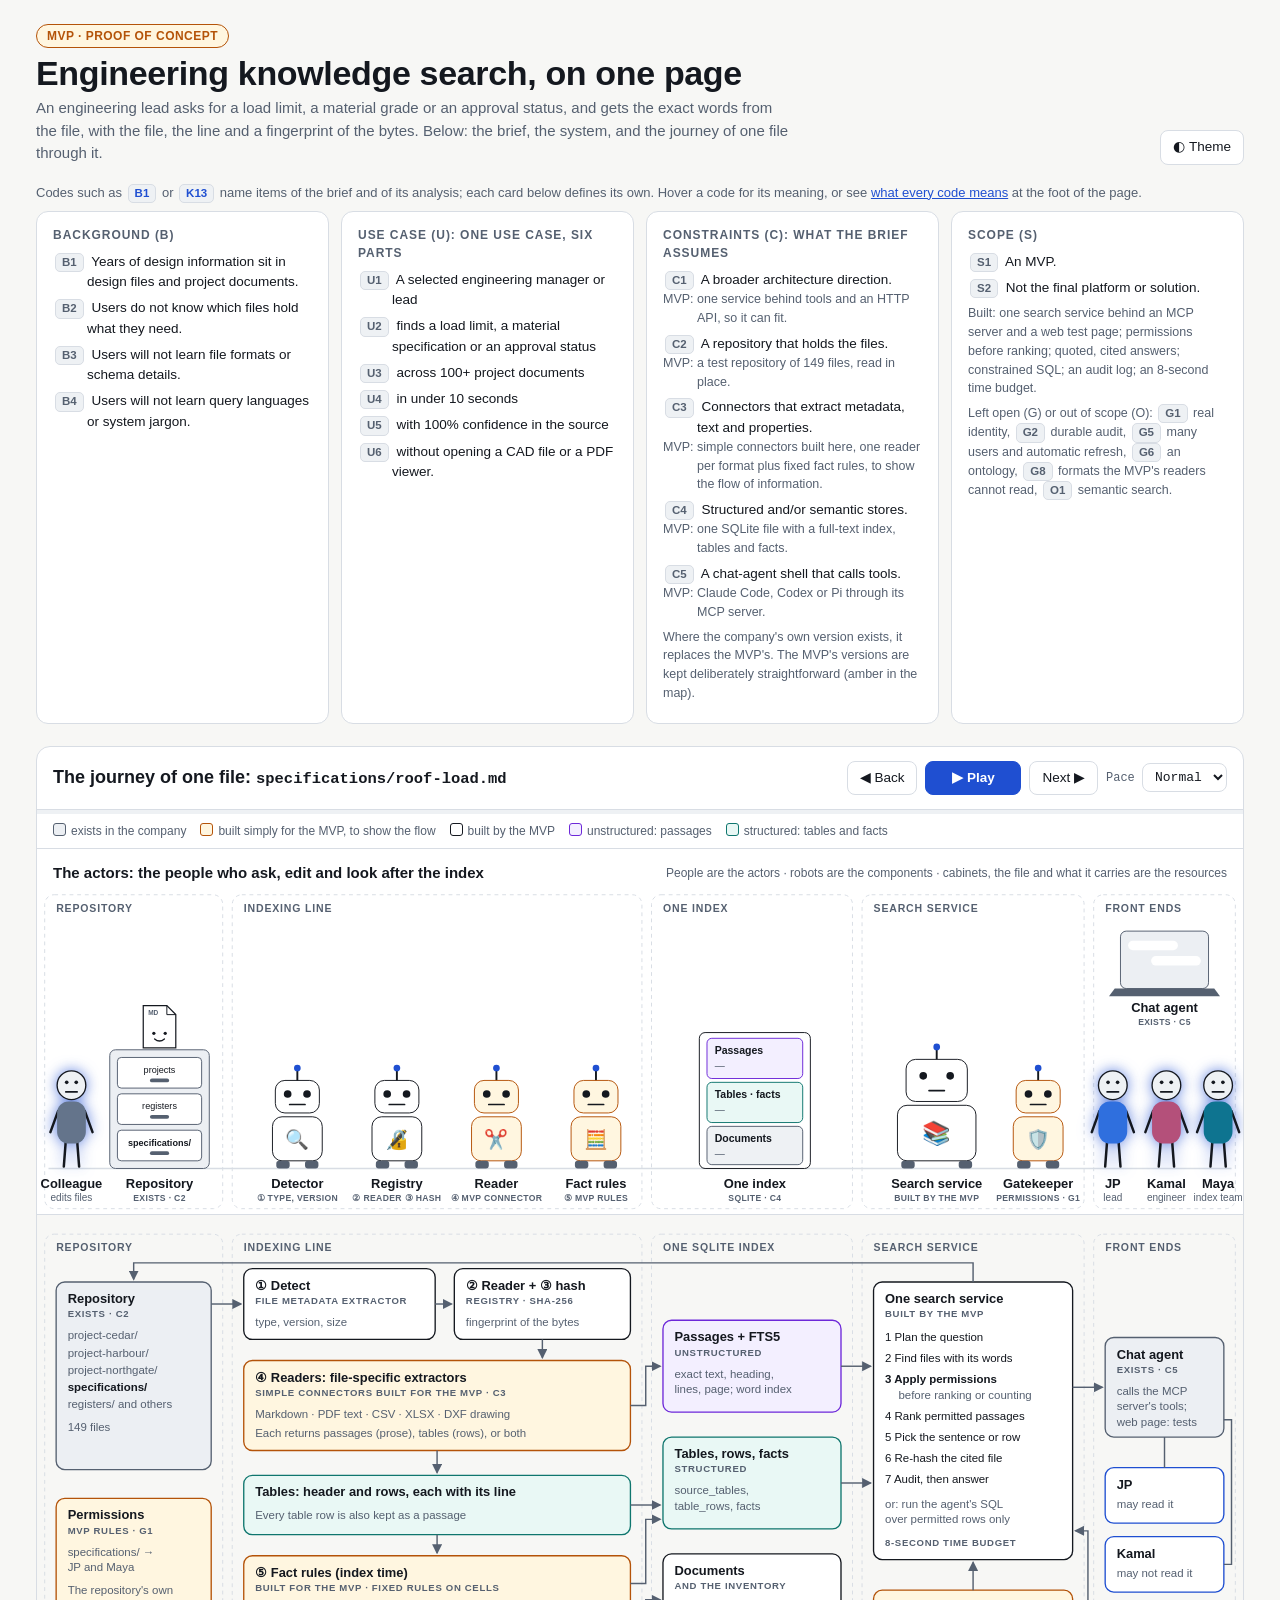
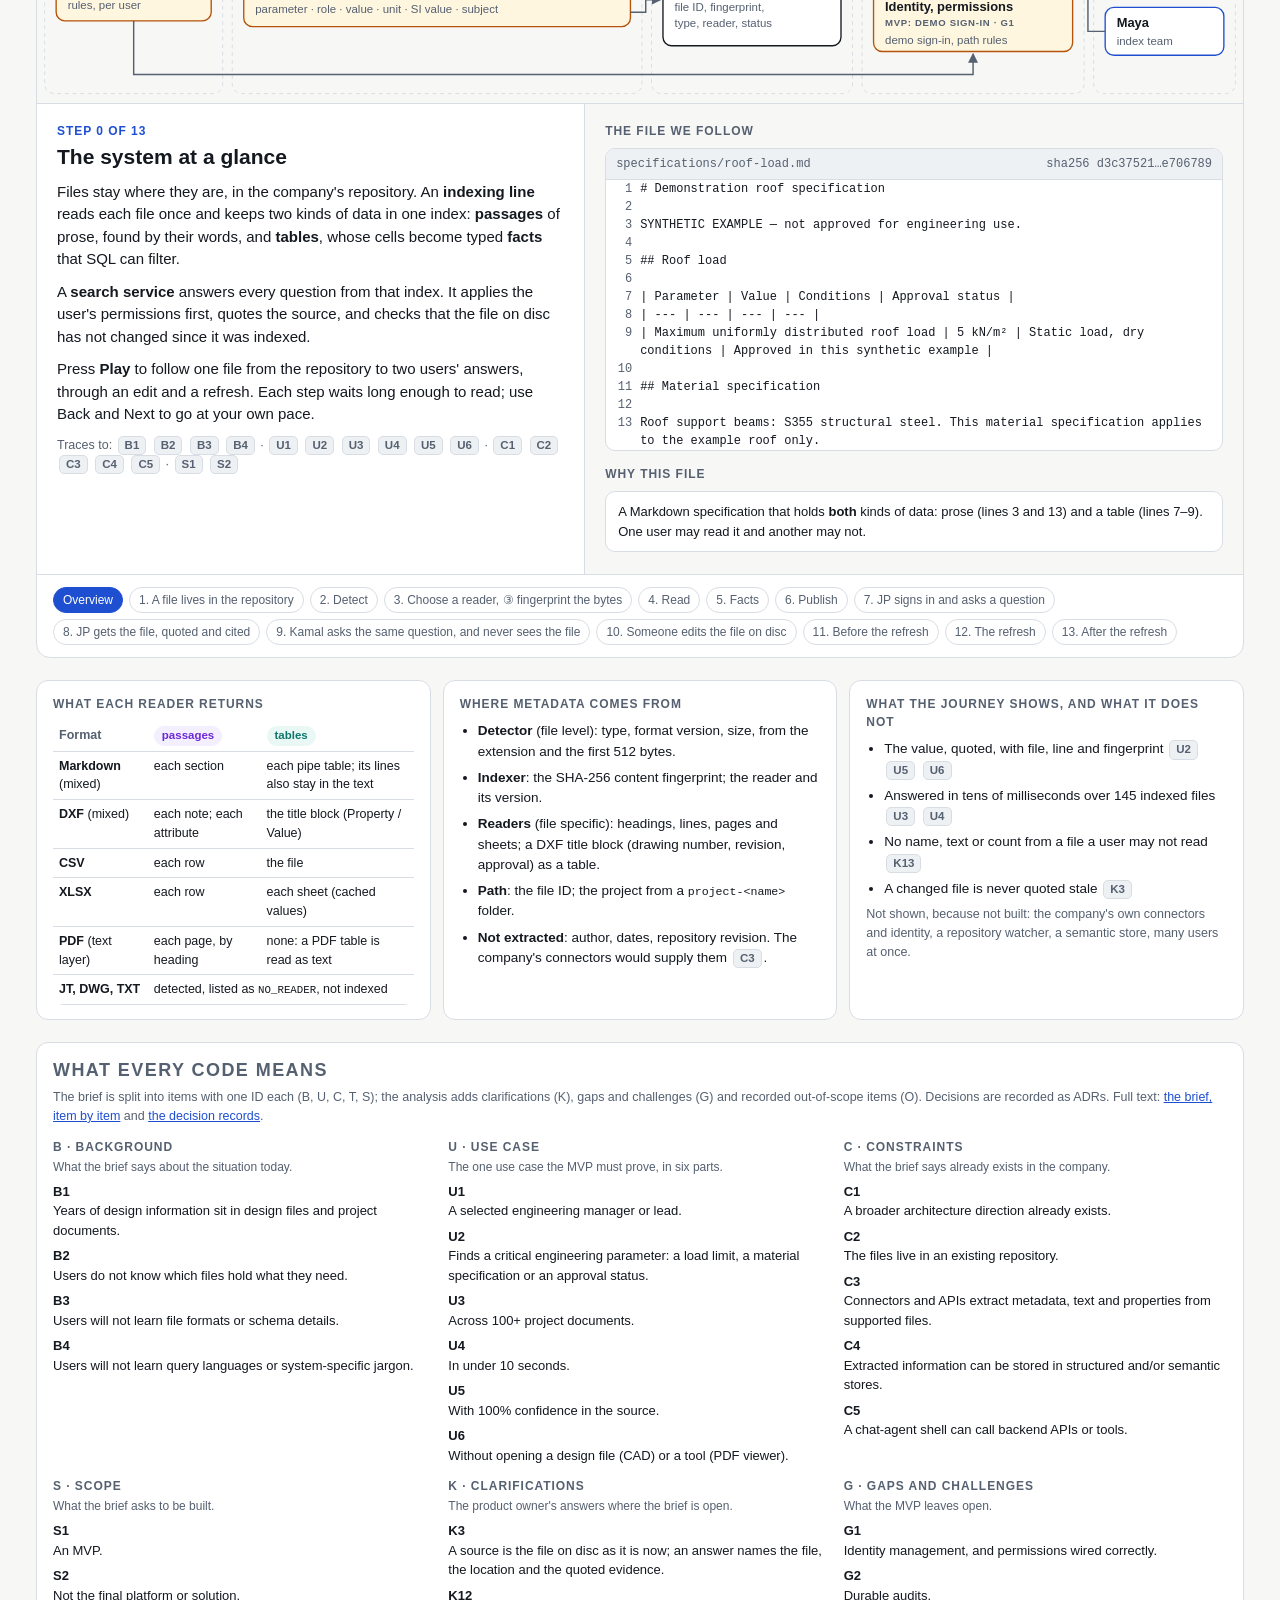
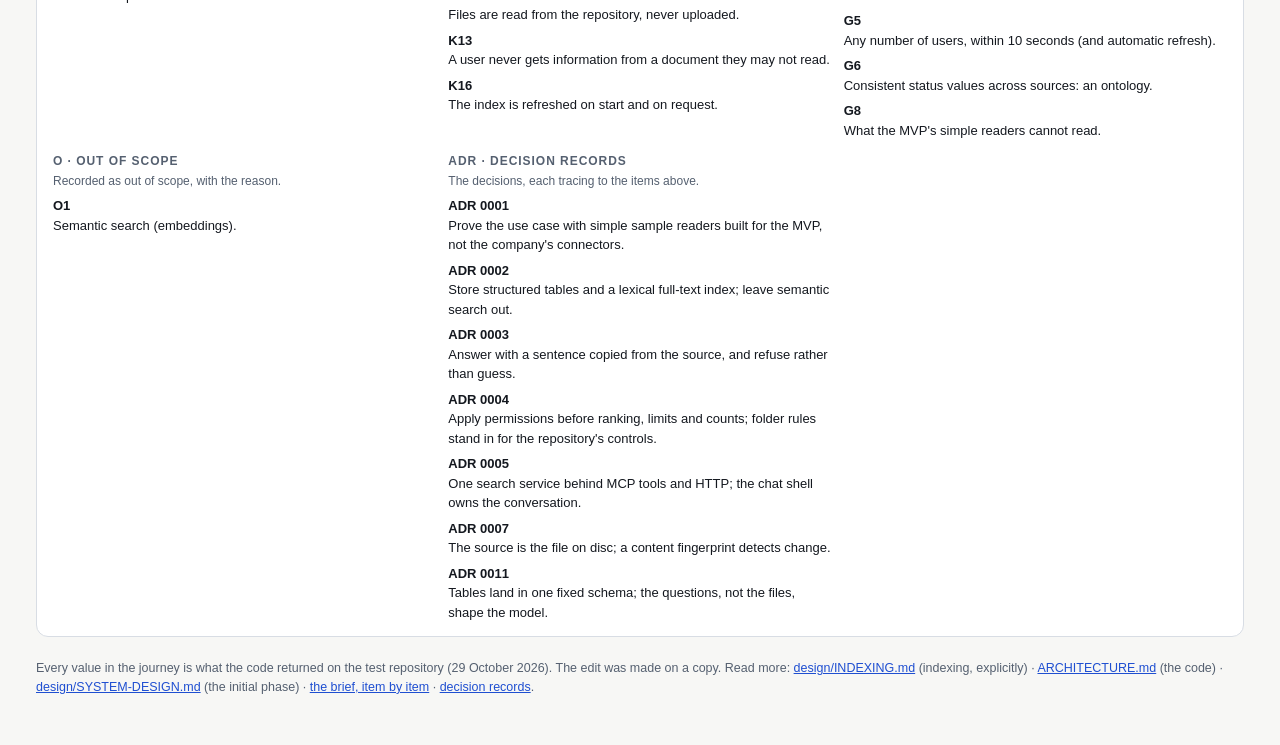
==== commit 60b40312: "One-pager: a cartoon of the actors, components and resources above the map The journey was busy: tok" ====
--- a/ONE-PAGER.html
+++ b/ONE-PAGER.html
@@ -99,15 +99,47 @@
 .key dt:target, .key dt:target + dd { background: color-mix(in srgb, var(--accent) 14%, transparent); }
 .key h3 { font-size: 12px; text-transform: uppercase; letter-spacing: .08em; color: var(--muted); margin: 0 0 2px; }
 .key .group-note { font-size: 12px; color: var(--muted); margin: 0 0 4px; }
-#token, #qtoken { transition: transform 1.6s cubic-bezier(.45,.05,.25,1), opacity .6s; }
-#token rect { fill: var(--panel); stroke: var(--accent); stroke-width: 2; }
-#qtoken rect { fill: var(--accent); }
-#qtoken text { fill: #fff; font-weight: 700; }
-:root[data-theme="dark"] #qtoken text { fill: #0b0e13; }
-@media (prefers-color-scheme: dark) { :root:not([data-theme="light"]) #qtoken text { fill: #0b0e13; } }
+.toon { border-bottom: 1px solid var(--line); background: var(--panel); }
+.toon .caprow { display: flex; flex-wrap: wrap; gap: 4px 18px; align-items: center; justify-content: space-between; padding: 9px 16px 0; min-height: 40px; }
+.toon #cap { font-size: 15px; font-weight: 600; transition: opacity .4s; }
+.toon .cast { font-size: 12px; color: var(--muted); }
+.toonbox { overflow-x: auto; }
+.toonbox svg { display: block; width: 100%; min-width: 980px; height: auto; }
+#toon .ground { stroke: var(--line); stroke-width: 1.5; }
+#toon .face { fill: var(--soft); stroke: var(--ink); stroke-width: 1.4; }
+#toon .limb { stroke: var(--ink); stroke-width: 2.6; stroke-linecap: round; fill: none; }
+#toon .eye { fill: var(--ink); }
+#toon .mouth { fill: none; stroke: var(--ink); stroke-width: 1.7; stroke-linecap: round; transition: d .5s; }
+#toon .tag { font-size: 9px; letter-spacing: .04em; }
+#toon .drawer-t { font-size: 11px; font-weight: 700; }
+#toon .drawer-v { font-size: 10.5px; fill: var(--muted); }
+#toon .drawer-v.old { fill: var(--no); font-weight: 700; }
+#toon .actor, #toon .body { transform-box: fill-box; transform-origin: 50% 100%; transition: filter .5s; }
+#toon .hi { filter: drop-shadow(0 0 7px color-mix(in srgb, var(--accent) 70%, transparent)); }
+#toon .busy { animation: bob .45s ease-in-out 4 alternate; }
+@keyframes bob { from { transform: translateY(0); } to { transform: translateY(-6px); } }
+#toon .mover { transition: transform 1.3s cubic-bezier(.45,.05,.25,1), opacity .5s; }
+#toon .paper { fill: var(--panel); stroke: var(--ink); stroke-width: 1.5; transition: stroke .4s; }
+#toon .edited .paper { stroke: var(--no); stroke-width: 2.2; }
+#toon #t-tag { fill: var(--accent); }
+#toon .edited #t-tag { fill: var(--no); }
+#toon .q-bg { fill: var(--accent); }
+#toon .q-t { fill: #fff; font-size: 11.5px; font-weight: 700; }
+:root[data-theme="dark"] #toon .q-t { fill: #0b0e13; }
+@media (prefers-color-scheme: dark) { :root:not([data-theme="light"]) #toon .q-t { fill: #0b0e13; } }
+#toon .ans-bg { fill: var(--panel); stroke: var(--ok); stroke-width: 1.8; }
+#toon .alt .ans-bg { stroke: var(--muted); }
+#toon .ans-t { font-size: 11.5px; font-weight: 700; }
+#toon .bubble { animation: pop .3s ease-out; }
+#toon .bubble path { fill: var(--panel); stroke: var(--ink); stroke-width: 1.3; }
+#toon .bubble text { font-size: 12.5px; }
+#toon .bubble.ok path { stroke: var(--ok); } #toon .bubble.ok text { fill: var(--ok); font-weight: 700; }
+#toon .bubble.no path { stroke: var(--no); } #toon .bubble.no text { fill: var(--no); font-weight: 700; }
+@keyframes pop { from { opacity: 0; transform: translateY(4px); } to { opacity: 1; transform: none; } }
+@media (prefers-reduced-motion: reduce) { #toon .mover, #toon .mouth { transition: none !important; } #toon .busy, #toon .bubble { animation: none !important; } }
 .stamp { opacity: 0; transition: opacity .6s; }
 .stamp.on { opacity: 1; }
-@media (prefers-reduced-motion: reduce) { #token, #qtoken, .node, .edge, .stamp { transition: none !important; } }
+@media (prefers-reduced-motion: reduce) { .node, .edge, .stamp { transition: none !important; } }
 
 .stage { display: grid; grid-template-columns: minmax(0, 5fr) minmax(0, 6fr); gap: 0; }
 @media (max-width: 900px) { .stage { grid-template-columns: 1fr; } }
@@ -261,6 +293,11 @@
     <span class="lg-s">structured: tables and facts</span>
   </div>
 
+  <div class="toon">
+    <div class="caprow"><span id="cap"></span><span class="cast">People are the actors · robots are the components · cabinets, the file and what it carries are the resources</span></div>
+    <div class="toonbox"><svg id="toon" viewBox="0 0 1260 340" role="img" aria-label="Cartoon of the step: the actors, components and resources, and what passes between them"></svg></div>
+  </div>
+
   <div class="mapbox">
 <svg id="map" viewBox="0 0 1260 510" role="img" aria-label="System map: repository, indexing line, stores, search service, front ends and users">
     <defs>
@@ -408,15 +445,7 @@
       <text x="545" y="54" text-anchor="middle" class="tag" style="fill:var(--accent)">FINGERPRINT CHECK: RE-HASH THE CITED FILE</text>
     </g>
 
-    <!-- tokens and stamps -->
-    <g id="token" transform="translate(44,270)">
-      <rect x="0" y="0" width="124" height="22" rx="11"/>
-      <text x="62" y="15" text-anchor="middle" class="lbl" font-weight="700">📄 roof-load.md</text>
-    </g>
-    <g id="qtoken" transform="translate(1114,238)" opacity="0">
-      <rect x="0" y="0" width="124" height="22" rx="11"/>
-      <text id="qlabel" x="62" y="15" text-anchor="middle" class="lbl">🔎 question</text>
-    </g>
+    <!-- stamps -->
     <g id="denied" class="stamp">
       <rect x="888" y="158" width="180" height="40" rx="6" style="fill:var(--no-bg);stroke:var(--no)"/>
       <text x="978" y="175" text-anchor="middle" class="lbl" font-weight="700" style="fill:var(--no)">DENIED: specifications/</text>
@@ -522,12 +551,6 @@
   const kv = (rows, head) => `<div class="tablewrap"><table class="kv">${head ? `<tr>${head.map(h => `<th>${h}</th>`).join("")}</tr>` : ""}${rows.map(r => `<tr>${r.map((c, i) => (head ? `<td>${c}</td>` : (i === 0 ? `<th>${c}</th>` : `<td>${c}</td>`))).join("")}</tr>`).join("")}</table></div>`;
   const T = s => `<div class="ex-title">${s}</div>`;
 
-  // Token positions on the map (x, y of the token's top-left corner).
-  const P = {
-    repo: [44, 270], detect: [254, 130], reg: [470, 130], read: [300, 248],
-    facts: [300, 436], store: [684, 330], hidden: [684, 330],
-    jp: [1114, 238], kamal: [1114, 238], maya: [1114, 466]
-  };
 
   // Every code used on the page, with its meaning (from docs/constraints and docs/adr).
   const DEFS = {
@@ -605,7 +628,7 @@
   const STEPS = [
     {
       title: "The system at a glance",
-      on: [], edges: [], token: "repo", q: null,
+      on: [], edges: [],
       body: `<p>Files stay where they are, in the company's repository. An <b>indexing line</b> reads each file once and keeps two kinds of data in one index: <b>passages</b> of prose, found by their words, and <b>tables</b>, whose cells become typed <b>facts</b> that SQL can filter.</p>
              <p>A <b>search service</b> answers every question from that index. It applies the user's permissions first, quotes the source, and checks that the file on disc has not changed since it was indexed.</p>
              <p>Press <b>Play</b> to follow one file from the repository to two users' answers, through an edit and a refresh. Each step waits long enough to read; use Back and Next to go at your own pace.</p>`,
@@ -615,7 +638,7 @@
     },
     {
       title: "A file lives in the repository",
-      on: ["n-repo", "n-perm"], edges: [], token: "repo", q: null,
+      on: ["n-repo", "n-perm"], edges: [],
       body: `<p><code>specifications/roof-load.md</code> is one of 149 files in the test repository, which takes the place of the company's own <span class="chip">C2</span>. The system reads files in place; nothing is uploaded <span class="chip">K12</span>.</p>
              <p>Who may read it belongs to the repository, not to the search: here, the folder rule for <code>specifications/</code> names JP and Maya. Kamal is not on it.</p>
              <p>In the MVP, those rules are a short list in <code>access.py</code>, a simple version of the repository's real permissions <span class="chip">G1</span>.</p>`,
@@ -625,7 +648,7 @@
     },
     {
       title: "① Detect: file-level metadata",
-      on: ["n-repo", "n-detect"], edges: ["e-repo-det"], token: "detect", q: null,
+      on: ["n-repo", "n-detect"], edges: ["e-repo-det"],
       body: `<p>The scan lists every regular file and makes its path the <b>file ID</b>. The <b>detector</b> is the file-level metadata extractor: it reads the extension and at most the first 512 bytes.</p>
              <p>For formats with a signature (<code>%PDF-1.7</code>, a ZIP with <code>xl/workbook.xml</code>, a JT header, a DXF <code>$ACADVER</code>) the content decides the type and version. Markdown has no signature, so the extension decides.</p>
              <p>The detector does not decide whether the file can be read. That is the registry's job, next.</p>`,
@@ -635,7 +658,7 @@
     },
     {
       title: "② Choose a reader, ③ fingerprint the bytes",
-      on: ["n-detect", "n-reg"], edges: ["e-det-reg"], token: "reg", q: null,
+      on: ["n-detect", "n-reg"], edges: ["e-det-reg"],
       body: `<p>The <b>reader registry</b> picks the first reader whose manifest reads this type and version and whose packages are installed: <code>markdown-text@2</code>. If none fitted, the file would be listed as <code>NO_READER</code> or <code>UNSUPPORTED_VERSION</code> and not indexed.</p>
              <p>Then the whole file is read and hashed. The <b>SHA-256 of its bytes</b> is its content fingerprint. It is stored with the document and on every passage, and every citation carries it.</p>
              <p>On the next refresh, a file with the same fingerprint and the same reader version is not read again.</p>`,
@@ -645,7 +668,7 @@
     },
     {
       title: "④ Read: one file, two kinds of data",
-      on: ["n-reg", "n-read", "n-tab", "n-pass"], edges: ["e-reg-read", "e-read-tab", "e-read-pass"], token: "read", q: null,
+      on: ["n-reg", "n-read", "n-tab", "n-pass"], edges: ["e-reg-read", "e-read-tab", "e-read-pass"],
       body: `<p>The reader is the <b>file-specific extractor</b>. It returns one Extraction, and this file is <b>mixed</b>, so it has both parts:</p>
              <p><span class="pill u">unstructured</span> <b>3 passages</b>, split at headings and blank lines, each with its heading and line range.</p>
              <p><span class="pill s">structured</span> <b>1 table</b> named after the heading above it, "Roof load", with 4 columns and 1 row that cites line 9.</p>
@@ -659,7 +682,7 @@
     },
     {
       title: "⑤ Facts: the table's cells become typed values",
-      on: ["n-tab", "n-facts"], edges: ["e-tab-facts"], token: "facts", q: null,
+      on: ["n-tab", "n-facts"], edges: ["e-tab-facts"],
       body: `<p>At index time, fixed <b>fact rules</b> read each cell with its column header and table name. This is a key-value table (<code>Parameter | Value | …</code>), so the row label names the parameter and the table name is the subject.</p>
              <p>"5 kN/m²" under "Maximum … roof load" becomes an <b>allowable distributed load</b>, a capacity, 5,000 N/m² in SI units. The approval cell becomes a <b>compliance status</b>, kept as written.</p>
              <p>Line 13, "Roof support beams: S355 structural steel.", is prose. It makes <b>no fact</b>: it is found by words, not by SQL.</p>`,
@@ -672,7 +695,7 @@
     },
     {
       title: "Publish: one transaction, all or nothing",
-      on: ["n-pass", "n-store", "n-docs"], edges: ["e-read-pass", "e-tab-store", "e-fact-store", "e-pub"], token: "store", q: null,
+      on: ["n-pass", "n-store", "n-docs"], edges: ["e-read-pass", "e-tab-store", "e-fact-store", "e-pub"],
       body: `<p>The service writes everything for the file in <b>one transaction</b>: the document row with its fingerprint, the passages and their full-text entries, the table, its row and its facts, and the inventory record. If anything fails, the old index stays.</p>
              <p>The passages go into an <b>FTS5 inverted index</b> over the heading, the text and the words of the path. The table goes into the same three fixed tables as every other table; no file ever creates a database table.</p>
              <p>Across the test repository, this run indexed 145 files and 2,550 passages. The other four files were listed, not read.</p>`,
@@ -689,7 +712,7 @@
     },
     {
       title: "JP signs in and asks a question",
-      on: ["n-jp", "n-fe", "n-svc", "n-acc", "n-perm", "n-pass"], edges: ["e-fe-jp", "e-svc-fe", "e-acc-svc", "e-perm-acc", "e-pass-svc"], token: "hidden", q: ["jp", "🔎 JP asks"],
+      on: ["n-jp", "n-fe", "n-svc", "n-acc", "n-perm", "n-pass"], edges: ["e-fe-jp", "e-svc-fe", "e-acc-svc", "e-perm-acc", "e-pass-svc"],
       body: `<p>JP is an engineering lead. Through the chat agent (or the web test page) JP asks: <b>"distributed roof load conditions"</b>.</p>
              <p>The service plans the words, finds <b>every file that contains one of them</b>, and asks the permission rules about those files. JP may read <code>specifications/</code>, so the file stays in.</p>
              <p>Only then does it rank, and only over permitted passages: BM25 statistics never see a file JP cannot read.</p>`,
@@ -704,7 +727,7 @@
     },
     {
       title: "JP gets the file, quoted and cited",
-      on: ["n-jp", "n-fe", "n-svc", "n-pass", "n-store", "n-repo"], edges: ["e-fe-jp", "e-svc-fe", "e-pass-svc", "e-store-svc", "e-svc-repo"], token: "hidden", q: ["jp", "✅ 5 kN/m²"], stamps: ["t-hash-check"],
+      on: ["n-jp", "n-fe", "n-svc", "n-pass", "n-store", "n-repo"], edges: ["e-fe-jp", "e-svc-fe", "e-pass-svc", "e-store-svc", "e-svc-repo"], stamps: ["t-hash-check"],
       body: `<p>The best permitted passage is the table row on line 9. Before quoting it, the service <b>hashes the file on disc again</b>. It matches the fingerprint in the index, so the row is quoted exactly, with the file, the line and the fingerprint.</p>
              <p>The same value is reachable as a <b>fact</b>: the chat agent's SQL over the facts of JP's permitted files returns 5 kN/m² (5,000 N/m²), citing the same line.</p>
              <p>The search took about 50 ms. The audit log records the permission decision for every matched file, but no document text.</p>`,
@@ -719,7 +742,7 @@
     },
     {
       title: "Kamal asks the same question, and never sees the file",
-      on: ["n-kamal", "n-fe", "n-svc", "n-acc", "n-perm"], edges: ["e-fe-kamal", "e-svc-fe", "e-acc-svc", "e-perm-acc"], token: "hidden", q: ["kamal", "🔎 Kamal asks"], stamps: ["denied"],
+      on: ["n-kamal", "n-fe", "n-svc", "n-acc", "n-perm"], edges: ["e-fe-kamal", "e-svc-fe", "e-acc-svc", "e-perm-acc"], stamps: ["denied"],
       body: `<p>Kamal, a structural engineer, asks exactly the same words. The file contains them, but the rule for <code>specifications/</code> does not name Kamal, so it is <b>dropped before ranking, limits, counts and pages</b>.</p>
              <p>Kamal's answer comes from a file Kamal may read: a Project Cedar load review that states the same limit in a sentence.</p>
              <p>Nothing in the response names the specification, quotes it, or counts it. Kamal's SQL over the same facts returns no rows. Only the index team can see the denial, in the audit log.</p>`,
@@ -732,7 +755,7 @@
     },
     {
       title: "Someone edits the file on disc",
-      on: ["n-repo"], edges: [], token: "repo", q: null, stamps: ["edited"],
+      on: ["n-repo"], edges: [], stamps: ["edited"],
       body: `<p>Someone changes the limit in the specification from <b>5 kN/m² to 6 kN/m²</b> and saves it. The bytes change, so the SHA-256 changes: <code>09f6a3fd…</code> instead of <code>d3c37521…</code>.</p>
              <p>The index still holds the old passage, row and facts. The source is the file on disc as it is now <span class="chip">K3</span>, so the old text must not be quoted as if the file still said it.</p>
              <p>In the MVP nothing watches the repository: the change is caught at the next question, by the fingerprint check.</p>`,
@@ -742,7 +765,7 @@
     },
     {
       title: "Before the refresh: the changed file is withheld",
-      on: ["n-jp", "n-fe", "n-svc", "n-repo"], edges: ["e-fe-jp", "e-svc-fe", "e-svc-repo"], token: "repo", q: ["jp", "🔎 JP asks again"], stamps: ["stale", "t-hash-check", "edited"],
+      on: ["n-jp", "n-fe", "n-svc", "n-repo"], edges: ["e-fe-jp", "e-svc-fe", "e-svc-repo"], stamps: ["stale", "t-hash-check", "edited"],
       body: `<p>JP asks again. The service picks the specification's row, hashes the file on disc, and finds that the bytes no longer match. It <b>leaves the file out</b>, names it in <code>changed_files</code>, and picks again from the remaining permitted files.</p>
              <p>JP gets the Cedar sentence instead, plus a notice that one file changed since indexing. A direct read of the specification is refused (409), and SQL leaves its rows out.</p>
              <p>JP is never shown the old 5 kN/m² from a file that now says 6.</p>`,
@@ -754,7 +777,7 @@
     },
     {
       title: "The refresh: only the changed file is read again",
-      on: ["n-maya", "n-svc", "n-detect", "n-reg", "n-read", "n-tab", "n-facts", "n-pass", "n-store", "n-docs"], edges: ["e-maya-svc", "e-det-reg", "e-reg-read", "e-read-tab", "e-tab-facts", "e-read-pass", "e-tab-store", "e-fact-store", "e-pub"], token: "store", q: ["maya", "↻ Reindex"],
+      on: ["n-maya", "n-svc", "n-detect", "n-reg", "n-read", "n-tab", "n-facts", "n-pass", "n-store", "n-docs"], edges: ["e-maya-svc", "e-det-reg", "e-reg-read", "e-read-tab", "e-tab-facts", "e-read-pass", "e-tab-store", "e-fact-store", "e-pub"],
       body: `<p>A refresh runs when a process starts, or when the index team asks for one: Maya selects <b>Reindex</b> (<code>POST /index</code>). In production, the repository connector's change events would start it; that watcher is not built <span class="chip">G5</span>.</p>
              <p>The refresh hashes every file that has a reader. 144 fingerprints match and are skipped. One differs, so <b>only that file is read again</b>: same reader, new passages, new table row, new facts.</p>
              <p>One transaction deletes the old rows and writes the new ones. It took about 20 ms.</p>`,
@@ -764,7 +787,7 @@
     },
     {
       title: "After the refresh: the new value, for those allowed",
-      on: ["n-jp", "n-kamal", "n-fe", "n-svc", "n-pass", "n-store"], edges: ["e-fe-jp", "e-fe-kamal", "e-svc-fe", "e-pass-svc", "e-store-svc"], token: "hidden", q: ["jp", "✅ 6 kN/m²"],
+      on: ["n-jp", "n-kamal", "n-fe", "n-svc", "n-pass", "n-store"], edges: ["e-fe-jp", "e-fe-kamal", "e-svc-fe", "e-pass-svc", "e-store-svc"],
       body: `<p>JP asks again. The fingerprint on disc matches the index, so the specification is back: the row on line 9 now says <b>6 kN/m²</b>, cited with the new fingerprint. SQL returns 6,000 N/m².</p>
              <p>Kamal asks again and still gets nothing from the specification: the permission rule has not changed, and it applies on every request.</p>
              <p>That is the whole loop: read once, keep prose and tables apart but linked, filter by permission before anything is ranked or counted, quote only what the file says now.</p>`,
@@ -779,16 +802,288 @@
   ];
 
   const $ = id => document.getElementById(id);
-  const map = $("map"), token = $("token"), qtoken = $("qtoken");
+  const map = $("map");
+
+  // ---- The cartoon: actors (people), components (robots), resources (cabinets, the file and what it carries) ----
+  const toon = $("toon");
+  const GROUND = 292;
+  const PEOPLE = {
+    colleague: [36, "Colleague", "edits files", "#64748b"],
+    jp: [1124, "JP", "lead", "#2f6fde"],
+    kamal: [1180, "Kamal", "engineer", "#b4507a"],
+    maya: [1234, "Maya", "index team", "#0e7490"]
+  };
+  const ROBOTS = {
+    detector: [272, "Detector", "① TYPE, VERSION", "n-built", "🔍"],
+    registry: [376, "Registry", "② READER ③ HASH", "n-built", "🔏"],
+    reader: [480, "Reader", "④ MVP CONNECTOR", "n-stand", "✂️"],
+    facts: [584, "Fact rules", "⑤ MVP RULES", "n-stand", "🧮"],
+    service: [940, "Search service", "BUILT BY THE MVP", "n-built", "📚", true],
+    gate: [1046, "Gatekeeper", "PERMISSIONS · G1", "n-stand", "🛡️"]
+  };
+  // Where a speech bubble's tail points, and where the moving things stop.
+  const TIP = { doc: [128, 96], agent: [1178, 40] };
+  const AT = {
+    repo: [128, 144], det: [220, 268], reg: [324, 268], read: [428, 268],
+    slipsOut: [446, 118], tableOut: [514, 118], factsIn: [584, 118], factOut: [584, 82],
+    dp: [750, 177], dt: [750, 223], dd: [750, 267],
+    svc: [940, 96], lap: [1150, 74]
+  };
+  const MOUTH = {
+    neutral: cx => `M${cx - 6},212 Q${cx},212 ${cx + 6},212`,
+    happy: cx => `M${cx - 6},210 Q${cx},218 ${cx + 6},210`,
+    sad: cx => `M${cx - 6},214 Q${cx},207 ${cx + 6},214`
+  };
+  const label = (cx, name, tag, y = 312) =>
+    `<text class="ttl" x="${cx}" y="${y}" text-anchor="middle">${name}</text><text class="tag" x="${cx}" y="${y + 14}" text-anchor="middle">${tag}</text>`;
+
+  function person(id, [cx, name, role, color]) {
+    TIP[id] = [cx, 186];
+    return `<g id="a-${id}" class="actor">
+        <path class="limb" d="M${cx - 6},264 L${cx - 8},${GROUND - 2} M${cx + 6},264 L${cx + 8},${GROUND - 2} M${cx - 14},232 L${cx - 22},254 M${cx + 14},232 L${cx + 22},254"/>
+        <rect x="${cx - 15}" y="222" width="30" height="44" rx="12" style="fill:${color}"/>
+        <circle class="face" cx="${cx}" cy="205" r="15"/>
+        <circle class="eye" cx="${cx - 5}" cy="202" r="1.9"/><circle class="eye" cx="${cx + 5}" cy="202" r="1.9"/>
+        <path class="mouth" id="mouth-${id}" d="${MOUTH.neutral(cx)}"/>
+      </g>
+      <text class="ttl" x="${cx}" y="312" text-anchor="middle">${name}</text><text class="lbl muted" x="${cx}" y="326" text-anchor="middle" style="font-size:10.5px">${role}</text>`;
+  }
+  function robot(id, [cx, name, tag, cls, icon, big]) {
+    const hw = big ? 64 : 46, hh = big ? 44 : 34, bw = big ? 82 : 52, bh = big ? 58 : 46;
+    const by = GROUND - 8 - bh, hy = by - 4 - hh;
+    TIP[id] = [cx, hy - 18];
+    return `<g id="a-${id}" class="actor ${cls}">
+        <line class="limb" x1="${cx}" y1="${hy}" x2="${cx}" y2="${hy - 10}" style="stroke-width:2"/><circle cx="${cx}" cy="${hy - 13}" r="3.5" style="fill:var(--accent)"/>
+        <rect class="box" x="${cx - hw / 2}" y="${hy}" width="${hw}" height="${hh}" rx="10"/>
+        <rect class="eye" x="${cx - hw * .22 - 4}" y="${hy + hh * .3}" width="8" height="8" rx="4"/><rect class="eye" x="${cx + hw * .22 - 4}" y="${hy + hh * .3}" width="8" height="8" rx="4"/>
+        <path class="limb" d="M${cx - 8},${hy + hh * .74} H${cx + 8}" style="stroke-width:1.8"/>
+        <rect class="box" x="${cx - bw / 2}" y="${by}" width="${bw}" height="${bh}" rx="10"/>
+        <text x="${cx}" y="${by + bh / 2 + 8}" text-anchor="middle" style="font-size:${big ? 24 : 20}px">${icon}</text>
+        <rect x="${cx - bw / 2 + 4}" y="${GROUND - 8}" width="14" height="8" rx="3" style="fill:var(--muted)"/><rect x="${cx + bw / 2 - 18}" y="${GROUND - 8}" width="14" height="8" rx="3" style="fill:var(--muted)"/>
+      </g>${label(cx, name, tag)}`;
+  }
+  function drawer(key, y, h, title, fill, stroke) {
+    return `<rect x="700" y="${y}" width="100" height="${h}" rx="5" style="fill:${fill};stroke:${stroke}"/>
+      <text class="drawer-t" x="708" y="${y + 16}">${title}</text><text class="drawer-v" id="idx-${key}" x="708" y="${y + 32}">—</text>`;
+  }
+  function buildToon() {
+    const zones = [[8, 186, "REPOSITORY"], [204, 428, "INDEXING LINE"], [642, 210, "ONE INDEX"], [862, 232, "SEARCH SERVICE"], [1104, 148, "FRONT ENDS"]];
+    toon.innerHTML = `
+      ${zones.map(([x, w, t]) => `<rect class="zone" x="${x}" y="6" width="${w}" height="328" rx="10"/><text class="ztxt" x="${x + 12}" y="24">${t}</text>`).join("")}
+      <line class="ground" x1="12" y1="${GROUND}" x2="1248" y2="${GROUND}"/>
+      <g id="a-repo" class="actor n-exist">
+        <rect class="box" x="76" y="168" width="104" height="${GROUND - 168}" rx="6"/>
+        ${["projects", "registers", "specifications/"].map((t, k) => `<rect x="84" y="${176 + k * 38}" width="88" height="32" rx="4" style="fill:var(--panel);stroke:var(--muted)"/><rect x="118" y="${198 + k * 38}" width="20" height="4" rx="2" style="fill:var(--muted)"/><text x="128" y="${192 + k * 38}" text-anchor="middle" style="font-size:9.5px${k === 2 ? ";font-weight:700" : ""}">${t}</text>`).join("")}
+      </g>${label(128, "Repository", "EXISTS · C2")}
+      <g id="a-index" class="actor n-built">
+        <rect class="box" x="692" y="150" width="116" height="${GROUND - 150}" rx="6"/>
+        ${drawer("p", 156, 42, "Passages", "var(--u-bg)", "var(--u)")}
+        ${drawer("t", 202, 42, "Tables · facts", "var(--s-bg)", "var(--s)")}
+        ${drawer("d", 248, 40, "Documents", "var(--soft)", "var(--muted)")}
+      </g>${label(750, "One index", "SQLITE · C4")}
+      <g id="a-agent" class="actor n-exist">
+        <rect class="box" x="1132" y="44" width="92" height="60" rx="6"/>
+        <rect x="1140" y="54" width="52" height="10" rx="5" style="fill:var(--panel)"/><rect x="1164" y="70" width="52" height="10" rx="5" style="fill:var(--panel)"/>
+        <path d="M1126,104 H1230 L1236,112 H1120 Z" style="fill:var(--muted)"/>
+      </g>${label(1178, "Chat agent", "EXISTS · C5", 128)}
+      ${Object.entries(ROBOTS).map(([id, r]) => robot(id, r)).join("")}
+      ${Object.entries(PEOPLE).map(([id, p]) => person(id, p)).join("")}
+      <g id="m-slips" class="mover"><g class="body">${[-12, -2, 8].map(y => `<rect x="-23" y="${y}" width="46" height="7" rx="3.5" style="fill:var(--u-bg);stroke:var(--u)"/>`).join("")}</g></g>
+      <g id="m-table" class="mover"><g class="body"><rect x="-26" y="-17" width="52" height="34" rx="4" style="fill:var(--s-bg);stroke:var(--s);stroke-width:1.5"/><path d="M-26,-6 H26 M-26,5 H26 M-9,-17 V17 M8,-17 V17" style="stroke:var(--s)"/></g></g>
+      <g id="m-fact" class="mover"><g class="body"><rect x="-46" y="-11" width="92" height="22" rx="11" style="fill:var(--s-bg);stroke:var(--s);stroke-width:1.5"/><text id="t-fact" x="0" y="4" text-anchor="middle" style="font-size:11px;font-weight:700;fill:var(--s)">5,000 N/m²</text></g></g>
+      <g id="m-pick" class="mover"><g class="body"><rect x="-40" y="-10" width="80" height="20" rx="5" style="fill:var(--u-bg);stroke:var(--u);stroke-width:1.5"/><text id="t-pick" x="0" y="4" text-anchor="middle" style="font-size:10.5px;font-weight:700;fill:var(--u)">row · line 9</text></g></g>
+      <g id="m-q" class="mover"><g class="body"><rect class="q-bg" id="r-q" x="-62" y="-12" width="124" height="24" rx="12"/><text class="q-t" id="t-q" x="0" y="4" text-anchor="middle">question</text></g></g>
+      <g id="m-ans" class="mover"><g class="body"><rect class="ans-bg" id="r-ans" x="-66" y="-12" width="132" height="24" rx="6"/><text class="ans-t" id="t-ans" x="0" y="4" text-anchor="middle">answer</text></g></g>
+      <g id="m-doc" class="mover"><g class="body" id="doc-body"><g transform="scale(.85)">
+        <path class="paper" d="M-20,-26 H9 L20,-15 V26 H-20 Z"/><path d="M9,-26 V-15 H20" style="fill:none;stroke:var(--ink);stroke-width:1.2"/>
+        <text x="-14" y="-15" style="font-size:8px;font-weight:700;fill:var(--muted)">MD</text>
+        <text id="t-tag" x="0" y="-2" text-anchor="middle" style="font:700 9px ui-monospace,Menlo,monospace"></text>
+        <circle class="eye" cx="-7" cy="8" r="2"/><circle class="eye" cx="7" cy="8" r="2"/>
+        <path class="mouth" d="M-6,15 Q0,20 6,15"/>
+        <g id="doc-veil" style="opacity:0"><circle r="25" style="fill:none;stroke:var(--no);stroke-width:3"/><path d="M-18,-18 L18,18" style="stroke:var(--no);stroke-width:3"/></g>
+      </g></g>
+      </g>
+      <g id="bubbles"></g>`;
+  }
+
+  const IDX = {
+    empty: ["—", "—", "—"],
+    v1: ["+3 passages", "row 9 · 5 kN/m²", "fp d3c3…"],
+    stale: ["+3 passages", "5 kN/m² · old", "fp d3c3… · old"],
+    v2: ["+3 passages", "row 9 · 6 kN/m²", "09f6"]
+  };
+  const MOVERS = ["doc", "slips", "table", "fact", "pick", "q", "ans"];
+  const el = id => $("a-" + id) || $("m-" + id);
+  const bodyOf = id => $("a-" + id) || $("m-" + id).querySelector(".body");
+  function fit(text, rect, pad) {   // size a pill to its text
+    const w = text.getComputedTextLength() + pad * 2;
+    rect.setAttribute("x", -w / 2); rect.setAttribute("width", w);
+  }
+  function put(id, spot, animate) {
+    const m = $("m-" + id), [x, y] = AT[spot];
+    if (!animate) { m.style.transition = "none"; }
+    m.style.transform = `translate(${x}px, ${y}px)`;
+    m.style.opacity = 1;
+    if (!animate) { m.getBoundingClientRect(); m.style.transition = ""; }
+  }
+  function say(who, text, tone = "", secs = 2.7) {
+    const [tx, ty] = TIP[who];
+    const g = document.createElementNS("http://www.w3.org/2000/svg", "g");
+    g.setAttribute("class", `bubble ${tone}`);
+    g.innerHTML = `<path/><text>${esc(text)}</text>`;
+    $("bubbles").appendChild(g);
+    const t = g.querySelector("text"), w = t.getComputedTextLength() + 22, h = 26;
+    const x = Math.max(6, Math.min(1254 - w, tx - w / 2)), y = ty - 8 - h, r = 8;
+    const c = Math.max(x + r + 8, Math.min(x + w - r - 8, tx));
+    g.querySelector("path").setAttribute("d",
+      `M${x + r},${y} H${x + w - r} Q${x + w},${y} ${x + w},${y + r} V${y + h - r} Q${x + w},${y + h} ${x + w - r},${y + h} H${c + 6} L${tx},${ty} L${c - 6},${y + h} H${x + r} Q${x},${y + h} ${x},${y + h - r} V${y + r} Q${x},${y} ${x + r},${y} Z`);
+    t.setAttribute("x", x + 11); t.setAttribute("y", y + 17);
+    later(() => g.remove(), secs * 1000);
+  }
+  function setTag(text) { $("t-tag").textContent = text; }   // the fingerprint, written on the paper
+  function setIdx(state) {
+    ["p", "t", "d"].forEach((k, n) => { const t = $("idx-" + k); t.textContent = IDX[state][n]; t.classList.toggle("old", state === "stale" && n > 0); });
+  }
+  function card(id, text, tone) {
+    $("t-" + id).textContent = text;
+    if (id === "q" || id === "ans") fit($("t-" + id), $("r-" + id), 12);
+    $("m-" + id).classList.toggle("alt", tone === "alt");
+  }
+  const ACT = {
+    cap: text => { $("cap").textContent = text; },
+    move: (id, spot) => put(id, spot, true),
+    show: (id, spot) => { put(id, spot, false); const m = $("m-" + id); m.style.opacity = 0; m.getBoundingClientRect(); m.style.opacity = 1; },
+    hide: id => { $("m-" + id).style.opacity = 0; },
+    say,
+    busy: id => { const b = bodyOf(id); b.classList.remove("busy"); b.getBoundingClientRect(); b.classList.add("busy"); },
+    hi: ids => { ids.forEach(id => el(id).classList.add("hi")); later(() => ids.forEach(id => el(id).classList.remove("hi")), 3000); },
+    mood: (who, m) => $("mouth-" + who).setAttribute("d", MOUTH[m](PEOPLE[who][0])),
+    card,
+    tag: setTag,
+    idx: setIdx,
+    edit: on => $("doc-body").classList.toggle("edited", on),
+    veil: on => { $("doc-veil").style.opacity = on ? 1 : 0; }
+  };
+  let timers = [];
+  const later = (fn, ms) => timers.push(setTimeout(fn, ms));
+  function reset(init = {}) {
+    timers.forEach(clearTimeout); timers = [];
+    $("bubbles").innerHTML = "";
+    toon.querySelectorAll(".hi, .busy").forEach(n => n.classList.remove("hi", "busy"));
+    MOVERS.forEach(id => { put(id, "repo", false); $("m-" + id).style.opacity = 0; });
+    put("doc", init.doc || "repo", false);
+    Object.entries(init.show || {}).forEach(([id, spot]) => put(id, spot, false));
+    setTag(init.tag || "");
+    ACT.edit(!!init.edited); ACT.veil(false);
+    setIdx(init.idx || "empty");
+    card("fact", "5,000 N/m²");
+    Object.keys(PEOPLE).forEach(p => ACT.mood(p, "neutral"));
+    ACT.cap("");
+  }
+  // Beats: [seconds into the step, action, ...arguments]. One thing moves or speaks at a time.
+  const TAG1 = "d3c3";
+  const TOON = [
+    { beats: [
+      [0.3, "cap", "The actors: the people who ask, edit and look after the index"], [0.3, "hi", ["jp", "kamal", "maya", "colleague"]],
+      [3.8, "cap", "The components do the work: the indexing line, the search service and its gatekeeper, the company's chat agent"],
+      [3.8, "hi", ["detector", "registry", "reader", "facts", "service", "gate", "agent"]],
+      [7.8, "cap", "The resources they work on: the repository, the file, and one index"], [7.8, "hi", ["repo", "doc", "index"]],
+      [11.4, "cap", "Press Play to follow one file to two users, through an edit and a refresh"], [11.4, "say", "jp", "I need the roof load limit."] ] },
+    { beats: [
+      [0.3, "cap", "The file lives in the repository and is read in place, never uploaded"], [0.3, "hi", ["repo", "doc"]],
+      [3.6, "cap", "Who may read it is the repository's rule; the gatekeeper holds a copy"], [3.6, "say", "gate", "specifications/: JP and Maya only"],
+      [7.0, "mood", "kamal", "sad"], [7.0, "say", "kamal", "Not me, then."] ] },
+    { beats: [
+      [0.3, "cap", "① The file goes to the detector"], [0.3, "move", "doc", "det"],
+      [2.2, "busy", "detector"], [2.2, "say", "detector", "Markdown, by the extension"],
+      [5.4, "cap", "The detector reads the extension and at most 512 bytes: type, version, size"] ] },
+    { init: { doc: "det" }, beats: [
+      [0.3, "cap", "② The registry picks a reader for this type and version"], [0.3, "move", "doc", "reg"],
+      [2.2, "busy", "registry"], [2.2, "say", "registry", "Reader: markdown-text@2"],
+      [5.4, "cap", "③ Then it hashes every byte: the SHA-256 is the file's fingerprint"], [5.4, "say", "registry", "Fingerprint d3c37521…"], [5.6, "tag", TAG1] ] },
+    { init: { doc: "reg", tag: TAG1 }, beats: [
+      [0.3, "cap", "④ The reader, a simple connector built for the MVP, reads the file"], [0.3, "move", "doc", "read"],
+      [2.2, "busy", "reader"], [2.2, "say", "reader", "Prose here, a table there"],
+      [5.0, "show", "slips", "slipsOut"], [5.0, "cap", "Unstructured: 3 passages of prose, each with its heading and lines"],
+      [8.0, "show", "table", "tableOut"], [8.0, "cap", "Structured: 1 table, \"Roof load\", whose row cites line 9"] ] },
+    { init: { doc: "read", tag: TAG1, show: { slips: "slipsOut", table: "tableOut" } }, beats: [
+      [0.3, "cap", "⑤ The table goes to the fact rules"], [0.3, "move", "table", "factsIn"],
+      [2.2, "busy", "facts"], [2.2, "say", "facts", "5 kN/m² is a load limit"],
+      [5.0, "show", "fact", "factOut"], [5.0, "cap", "Each cell becomes a typed fact: parameter, value, unit, SI value"],
+      [8.2, "cap", "The prose on line 13 makes no fact: it is found by its words"] ] },
+    { init: { doc: "read", tag: TAG1, show: { slips: "slipsOut", table: "factsIn", fact: "factOut" } }, beats: [
+      [0.3, "cap", "Publish: everything for the file goes into the index in one transaction"],
+      [0.3, "move", "slips", "dp"], [0.9, "move", "table", "dt"], [1.5, "move", "fact", "dt"],
+      [3.0, "idx", "v1"], [3.0, "hide", "slips"], [3.0, "hide", "table"], [3.0, "hide", "fact"], [3.0, "hi", ["index"]],
+      [4.8, "cap", "The file itself goes back: the repository stays the source"], [4.8, "move", "doc", "repo"],
+      [8.0, "cap", "Permissions are not stored in the index; they apply on every request"] ] },
+    { init: { idx: "v1", tag: TAG1 }, beats: [
+      [0.3, "cap", "JP asks through the chat agent, in plain words"], [0.3, "say", "jp", "Distributed roof load conditions?"],
+      [3.2, "card", "q", "🔎 roof load conditions"], [3.2, "show", "q", "lap"],
+      [5.0, "move", "q", "svc"], [5.0, "cap", "The search service finds every file that holds one of the words"], [6.4, "busy", "service"],
+      [7.8, "cap", "Permissions come first, before anything is ranked or counted"], [7.8, "say", "gate", "JP may read specifications/ ✓", "ok"],
+      [10.8, "say", "service", "Rank only what JP may read"] ] },
+    { init: { idx: "v1", tag: TAG1 }, beats: [
+      [0.3, "cap", "The best passage JP may read: the table row on line 9"], [0.3, "show", "pick", "dp"], [0.6, "move", "pick", "svc"],
+      [2.6, "cap", "Before quoting it, the service re-hashes the file on disc"], [2.6, "say", "service", "Re-hash roof-load.md…"], [2.6, "hi", ["doc"]],
+      [5.2, "say", "service", "Fingerprint matches ✓", "ok"], [5.2, "tag", "d3c3 ✓"],
+      [7.8, "hide", "pick"], [7.8, "card", "ans", "✅ 5 kN/m² · line 9"], [7.8, "show", "ans", "svc"], [8.0, "move", "ans", "lap"],
+      [10.8, "mood", "jp", "happy"], [10.8, "say", "jp", "Quoted, with the file and line."],
+      [10.8, "cap", "The exact words, the file, the line and the fingerprint, in about 50 ms"] ] },
+    { init: { idx: "v1", tag: TAG1 }, beats: [
+      [0.3, "cap", "Kamal asks exactly the same words"], [0.3, "say", "kamal", "Distributed roof load conditions?"],
+      [3.2, "card", "q", "🔎 Kamal asks"], [3.2, "show", "q", "lap"], [4.8, "move", "q", "svc"],
+      [6.4, "say", "gate", "Kamal is not on the list ✗", "no"], [6.4, "veil", true],
+      [6.4, "cap", "The specification is dropped before ranking, limits, counts and pages"],
+      [9.4, "hide", "q"], [9.4, "card", "ans", "5 kN/m² · Project Cedar", "alt"], [9.4, "show", "ans", "svc"], [9.6, "move", "ans", "lap"],
+      [12.6, "cap", "Kamal's answer comes from a file Kamal may read; nothing names the specification"] ] },
+    { init: { idx: "v1", tag: TAG1 }, beats: [
+      [0.3, "cap", "A colleague edits the file on disc and saves it"], [0.3, "say", "colleague", "Make that 6 kN/m²"],
+      [3.0, "busy", "doc"], [3.0, "edit", true], [3.0, "tag", "09f6"],
+      [5.6, "cap", "New bytes, new fingerprint, but the index still holds the old 5 kN/m²"], [5.6, "idx", "stale"],
+      [8.8, "cap", "Nothing watches the repository in the MVP: the next question catches it"] ] },
+    { init: { idx: "stale", tag: "09f6", edited: true }, beats: [
+      [0.3, "cap", "JP asks again, before any refresh"], [0.3, "say", "jp", "Roof load conditions, again?"],
+      [3.0, "card", "q", "🔎 JP asks again"], [3.0, "show", "q", "lap"], [4.6, "move", "q", "svc"],
+      [6.2, "say", "service", "Re-hash roof-load.md…"], [6.2, "hi", ["doc"]],
+      [8.8, "say", "service", "Bytes changed: leave it out", "no"],
+      [8.8, "cap", "The changed file is withheld and named in changed_files; reading it is refused (409)"],
+      [11.6, "hide", "q"], [11.6, "card", "ans", "5 kN/m² · Cedar · 1 changed", "alt"], [11.6, "show", "ans", "svc"], [11.8, "move", "ans", "lap"],
+      [14.6, "cap", "JP is never shown the old 5 kN/m² from a file that now says 6"] ] },
+    { init: { idx: "stale", tag: "09f6", edited: true }, beats: [
+      [0.3, "cap", "Maya, on the index team, asks for a refresh"], [0.3, "say", "maya", "Reindex, please"],
+      [2.8, "card", "q", "↻ Reindex"], [2.8, "show", "q", "lap"], [3.0, "move", "q", "svc"],
+      [4.6, "busy", "service"], [4.6, "say", "service", "144 unchanged, 1 changed"],
+      [4.6, "cap", "Every readable file is hashed again; only the changed one is read"],
+      [7.4, "hide", "q"], [7.4, "move", "doc", "det"], [8.8, "move", "doc", "reg"], [10.2, "move", "doc", "read"], [11.2, "busy", "reader"],
+      [11.6, "show", "slips", "slipsOut"], [11.6, "show", "table", "tableOut"], [11.6, "card", "fact", "6,000 N/m²"], [12.2, "show", "fact", "factOut"],
+      [13.4, "move", "slips", "dp"], [13.6, "move", "table", "dt"], [13.8, "move", "fact", "dt"],
+      [15.2, "idx", "v2"], [15.2, "hide", "slips"], [15.2, "hide", "table"], [15.2, "hide", "fact"], [15.2, "hi", ["index"]],
+      [15.2, "edit", false], [15.2, "tag", "09f6"],
+      [16.0, "move", "doc", "repo"], [16.0, "cap", "One transaction swaps the old rows for the new, in about 20 ms"] ] },
+    { init: { idx: "v2", tag: "09f6" }, beats: [
+      [0.3, "cap", "JP asks once more"], [0.3, "say", "jp", "Roof load conditions?"],
+      [2.8, "card", "q", "🔎 JP asks"], [2.8, "show", "q", "lap"], [4.4, "move", "q", "svc"],
+      [6.0, "say", "service", "Fingerprint matches ✓", "ok"], [6.0, "hi", ["doc"]],
+      [8.6, "hide", "q"], [8.6, "card", "ans", "✅ 6 kN/m² · line 9"], [8.6, "show", "ans", "svc"], [8.8, "move", "ans", "lap"],
+      [11.6, "mood", "jp", "happy"], [11.6, "cap", "The new value, quoted with the new fingerprint"],
+      [14.0, "say", "gate", "Kamal: still not on the list ✗", "no"], [14.0, "veil", true],
+      [14.0, "cap", "The rule has not changed, so Kamal still never sees the file"] ] }
+  ];
+  function playScene(k) {
+    const sc = TOON[k];
+    reset(sc.init);
+    const pace = Number($("pace").value);
+    sc.beats.forEach(([t, act, ...args]) => later(() => ACT[act](...args), t * 1000 * pace));
+  }
+
   let i = 0, playing = false, timer = null, startedAt = 0, duration = 0, elapsed = 0, raf = 0;
 
   // Reading time: about 3.3 words a second, plus time to look at the map and the exhibit.
   function dwell(step) {
     const words = (step.body + step.ex).replace(/<[^>]+>/g, " ").split(/\s+/).filter(Boolean).length;
-    return Math.min(32, Math.max(14, 6 + words / 3.3)) * 1000 * Number($("pace").value);
-  }
-  function place(el, key) {
-    const [x, y] = P[key]; el.setAttribute("transform", `translate(${x},${y})`);
+    const scene = Math.max(...TOON[STEPS.indexOf(step)].beats.map(b => b[0])) + 7;
+    return Math.max(scene, Math.min(32, Math.max(14, 6 + words / 3.3))) * 1000 * Number($("pace").value);
   }
   function render() {
     const s = STEPS[i];
@@ -802,11 +1097,8 @@
     map.querySelectorAll(".node").forEach(n => n.classList.toggle("on", s.on.includes(n.id)));
     map.querySelectorAll(".edge").forEach(e => e.classList.toggle("on", s.edges.includes(e.id)));
     map.querySelectorAll(".stamp").forEach(e => e.classList.toggle("on", (s.stamps || []).includes(e.id)));
-    token.style.opacity = s.token === "hidden" ? 0 : 1;
-    if (s.token !== "hidden") place(token, s.token);
-    if (s.q) { qtoken.style.opacity = 1; place(qtoken, s.q[0]); $("qlabel").textContent = s.q[1]; }
-    else qtoken.style.opacity = 0;
     document.querySelectorAll("#chapters button").forEach((b, k) => b.classList.toggle("on", k === i));
+    playScene(i);
     duration = dwell(s); elapsed = 0; startedAt = performance.now(); $("bar").style.width = "0%";
   }
   function tick(now) {
@@ -854,6 +1146,7 @@
     root.dataset.theme = dark ? "light" : "dark";
   });
   buildKey();
+  buildToon();
   decorate(document.querySelector(".cards"));
   decorate(document.querySelector(".codes-note"));
   decorate(document.querySelector(".below"));
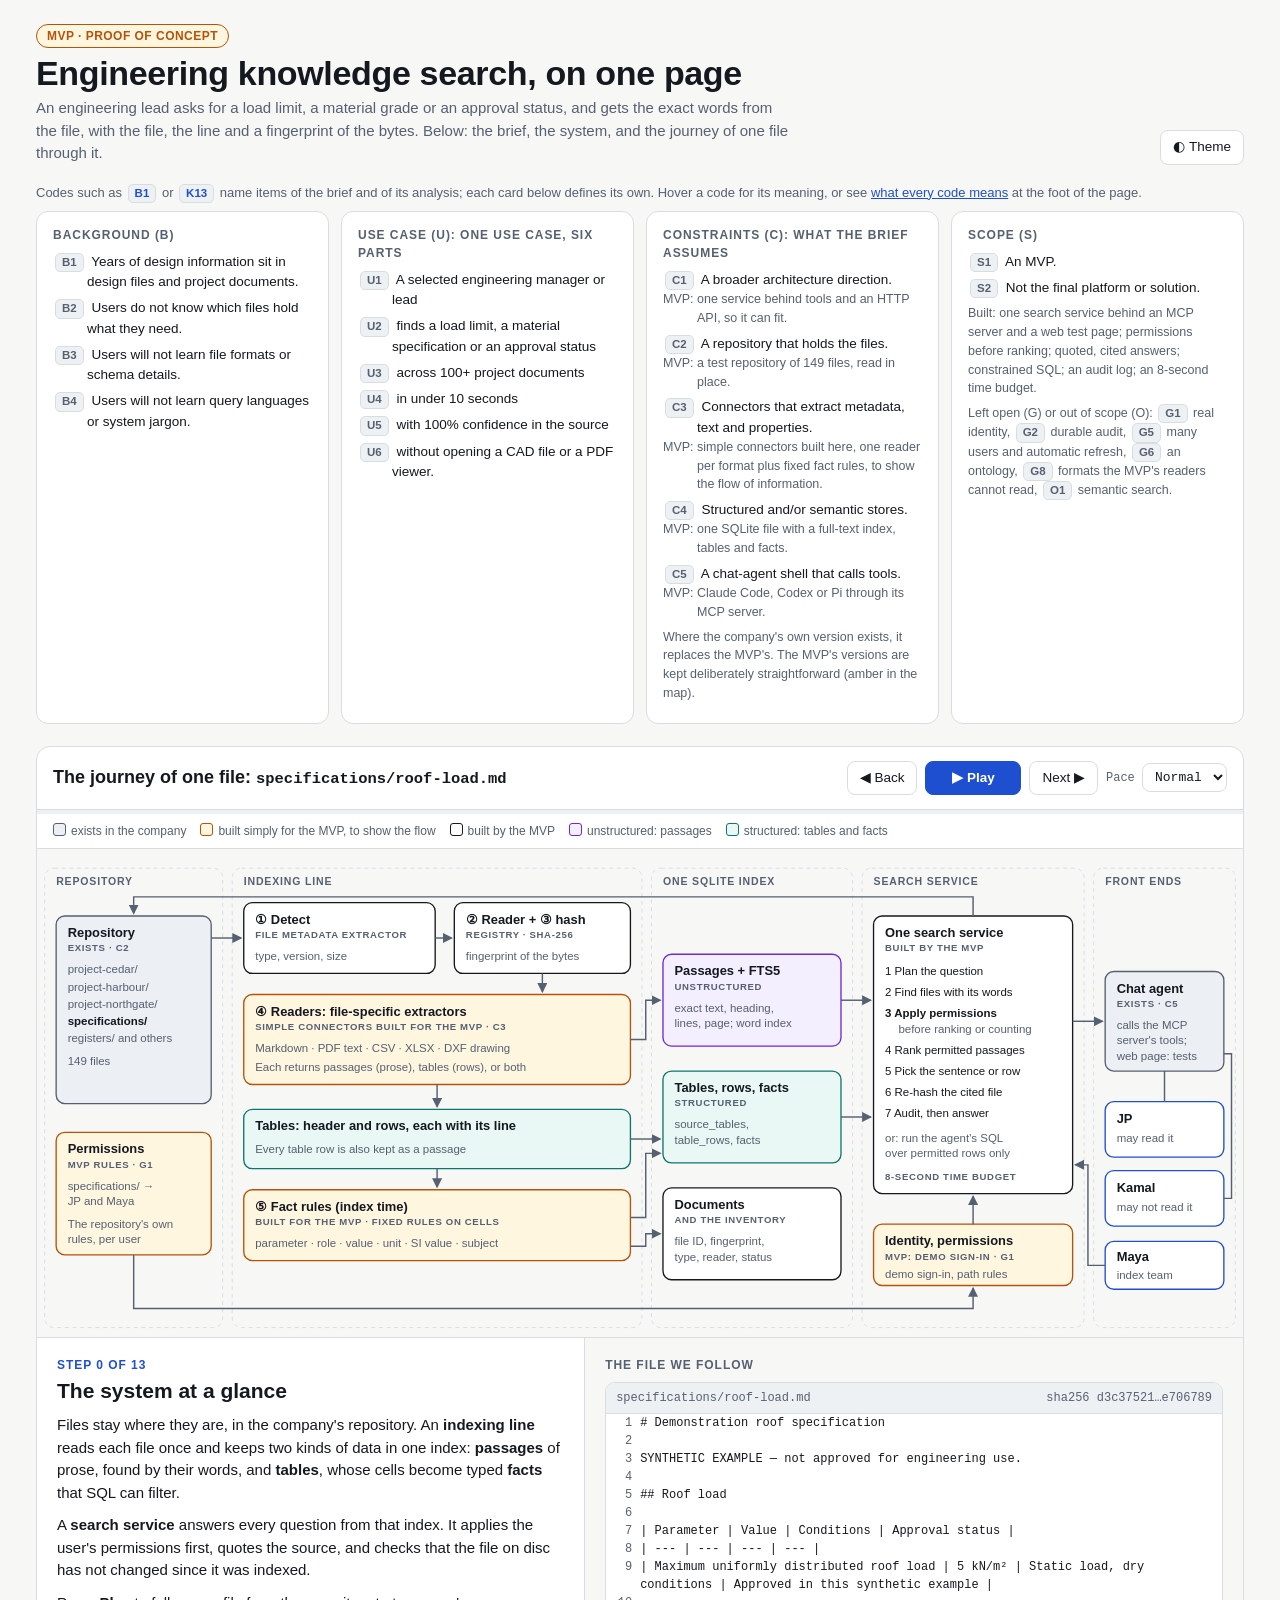
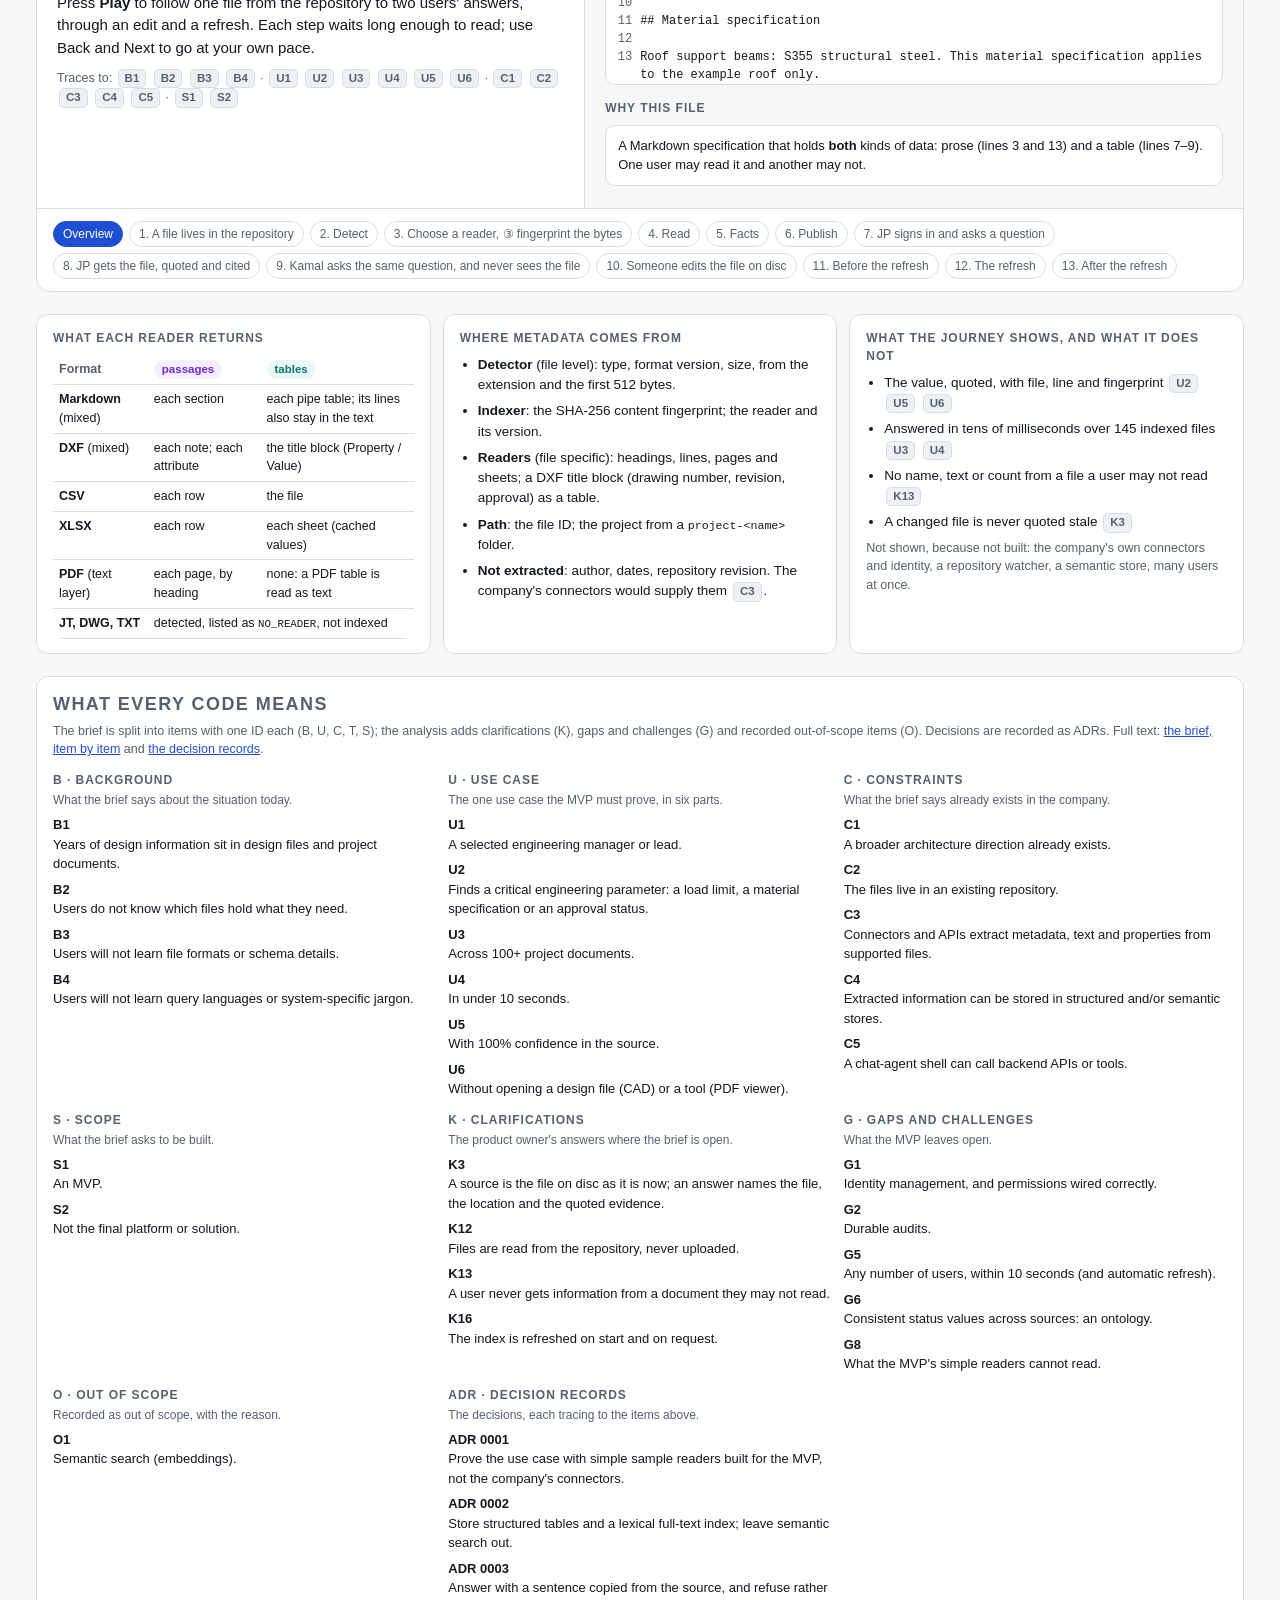
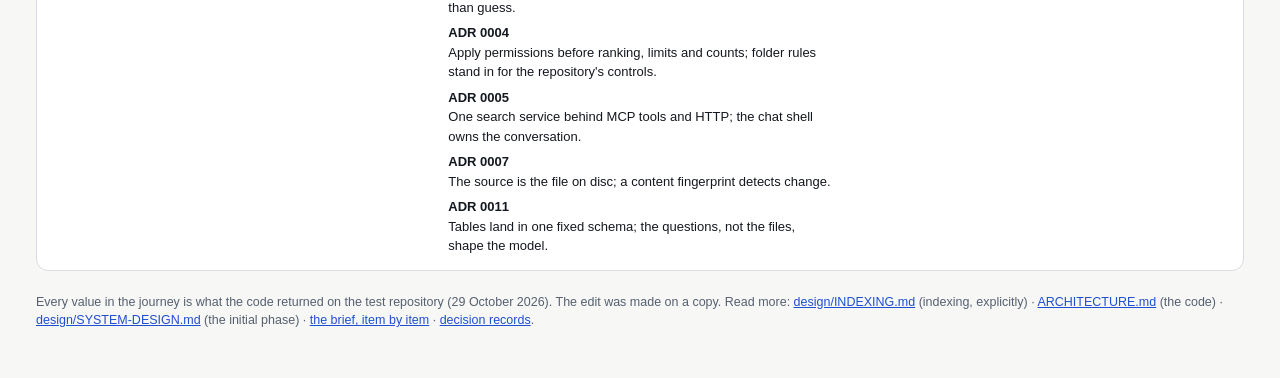
==== commit a73cf5f4: "One-pager: remove the cartoon strip, keep the system map The cartoon above the map did not help: it " ====
--- a/ONE-PAGER.html
+++ b/ONE-PAGER.html
@@ -99,44 +99,6 @@
 .key dt:target, .key dt:target + dd { background: color-mix(in srgb, var(--accent) 14%, transparent); }
 .key h3 { font-size: 12px; text-transform: uppercase; letter-spacing: .08em; color: var(--muted); margin: 0 0 2px; }
 .key .group-note { font-size: 12px; color: var(--muted); margin: 0 0 4px; }
-.toon { border-bottom: 1px solid var(--line); background: var(--panel); }
-.toon .caprow { display: flex; flex-wrap: wrap; gap: 4px 18px; align-items: center; justify-content: space-between; padding: 9px 16px 0; min-height: 40px; }
-.toon #cap { font-size: 15px; font-weight: 600; transition: opacity .4s; }
-.toon .cast { font-size: 12px; color: var(--muted); }
-.toonbox { overflow-x: auto; }
-.toonbox svg { display: block; width: 100%; min-width: 980px; height: auto; }
-#toon .ground { stroke: var(--line); stroke-width: 1.5; }
-#toon .face { fill: var(--soft); stroke: var(--ink); stroke-width: 1.4; }
-#toon .limb { stroke: var(--ink); stroke-width: 2.6; stroke-linecap: round; fill: none; }
-#toon .eye { fill: var(--ink); }
-#toon .mouth { fill: none; stroke: var(--ink); stroke-width: 1.7; stroke-linecap: round; transition: d .5s; }
-#toon .tag { font-size: 9px; letter-spacing: .04em; }
-#toon .drawer-t { font-size: 11px; font-weight: 700; }
-#toon .drawer-v { font-size: 10.5px; fill: var(--muted); }
-#toon .drawer-v.old { fill: var(--no); font-weight: 700; }
-#toon .actor, #toon .body { transform-box: fill-box; transform-origin: 50% 100%; transition: filter .5s; }
-#toon .hi { filter: drop-shadow(0 0 7px color-mix(in srgb, var(--accent) 70%, transparent)); }
-#toon .busy { animation: bob .45s ease-in-out 4 alternate; }
-@keyframes bob { from { transform: translateY(0); } to { transform: translateY(-6px); } }
-#toon .mover { transition: transform 1.3s cubic-bezier(.45,.05,.25,1), opacity .5s; }
-#toon .paper { fill: var(--panel); stroke: var(--ink); stroke-width: 1.5; transition: stroke .4s; }
-#toon .edited .paper { stroke: var(--no); stroke-width: 2.2; }
-#toon #t-tag { fill: var(--accent); }
-#toon .edited #t-tag { fill: var(--no); }
-#toon .q-bg { fill: var(--accent); }
-#toon .q-t { fill: #fff; font-size: 11.5px; font-weight: 700; }
-:root[data-theme="dark"] #toon .q-t { fill: #0b0e13; }
-@media (prefers-color-scheme: dark) { :root:not([data-theme="light"]) #toon .q-t { fill: #0b0e13; } }
-#toon .ans-bg { fill: var(--panel); stroke: var(--ok); stroke-width: 1.8; }
-#toon .alt .ans-bg { stroke: var(--muted); }
-#toon .ans-t { font-size: 11.5px; font-weight: 700; }
-#toon .bubble { animation: pop .3s ease-out; }
-#toon .bubble path { fill: var(--panel); stroke: var(--ink); stroke-width: 1.3; }
-#toon .bubble text { font-size: 12.5px; }
-#toon .bubble.ok path { stroke: var(--ok); } #toon .bubble.ok text { fill: var(--ok); font-weight: 700; }
-#toon .bubble.no path { stroke: var(--no); } #toon .bubble.no text { fill: var(--no); font-weight: 700; }
-@keyframes pop { from { opacity: 0; transform: translateY(4px); } to { opacity: 1; transform: none; } }
-@media (prefers-reduced-motion: reduce) { #toon .mover, #toon .mouth { transition: none !important; } #toon .busy, #toon .bubble { animation: none !important; } }
 .stamp { opacity: 0; transition: opacity .6s; }
 .stamp.on { opacity: 1; }
 @media (prefers-reduced-motion: reduce) { .node, .edge, .stamp { transition: none !important; } }
@@ -291,11 +253,6 @@
     <span class="lg-built">built by the MVP</span>
     <span class="lg-u">unstructured: passages</span>
     <span class="lg-s">structured: tables and facts</span>
-  </div>
-
-  <div class="toon">
-    <div class="caprow"><span id="cap"></span><span class="cast">People are the actors · robots are the components · cabinets, the file and what it carries are the resources</span></div>
-    <div class="toonbox"><svg id="toon" viewBox="0 0 1260 340" role="img" aria-label="Cartoon of the step: the actors, components and resources, and what passes between them"></svg></div>
   </div>
 
   <div class="mapbox">
@@ -804,286 +761,12 @@
   const $ = id => document.getElementById(id);
   const map = $("map");
 
-  // ---- The cartoon: actors (people), components (robots), resources (cabinets, the file and what it carries) ----
-  const toon = $("toon");
-  const GROUND = 292;
-  const PEOPLE = {
-    colleague: [36, "Colleague", "edits files", "#64748b"],
-    jp: [1124, "JP", "lead", "#2f6fde"],
-    kamal: [1180, "Kamal", "engineer", "#b4507a"],
-    maya: [1234, "Maya", "index team", "#0e7490"]
-  };
-  const ROBOTS = {
-    detector: [272, "Detector", "① TYPE, VERSION", "n-built", "🔍"],
-    registry: [376, "Registry", "② READER ③ HASH", "n-built", "🔏"],
-    reader: [480, "Reader", "④ MVP CONNECTOR", "n-stand", "✂️"],
-    facts: [584, "Fact rules", "⑤ MVP RULES", "n-stand", "🧮"],
-    service: [940, "Search service", "BUILT BY THE MVP", "n-built", "📚", true],
-    gate: [1046, "Gatekeeper", "PERMISSIONS · G1", "n-stand", "🛡️"]
-  };
-  // Where a speech bubble's tail points, and where the moving things stop.
-  const TIP = { doc: [128, 96], agent: [1178, 40] };
-  const AT = {
-    repo: [128, 144], det: [220, 268], reg: [324, 268], read: [428, 268],
-    slipsOut: [446, 118], tableOut: [514, 118], factsIn: [584, 118], factOut: [584, 82],
-    dp: [750, 177], dt: [750, 223], dd: [750, 267],
-    svc: [940, 96], lap: [1150, 74]
-  };
-  const MOUTH = {
-    neutral: cx => `M${cx - 6},212 Q${cx},212 ${cx + 6},212`,
-    happy: cx => `M${cx - 6},210 Q${cx},218 ${cx + 6},210`,
-    sad: cx => `M${cx - 6},214 Q${cx},207 ${cx + 6},214`
-  };
-  const label = (cx, name, tag, y = 312) =>
-    `<text class="ttl" x="${cx}" y="${y}" text-anchor="middle">${name}</text><text class="tag" x="${cx}" y="${y + 14}" text-anchor="middle">${tag}</text>`;
-
-  function person(id, [cx, name, role, color]) {
-    TIP[id] = [cx, 186];
-    return `<g id="a-${id}" class="actor">
-        <path class="limb" d="M${cx - 6},264 L${cx - 8},${GROUND - 2} M${cx + 6},264 L${cx + 8},${GROUND - 2} M${cx - 14},232 L${cx - 22},254 M${cx + 14},232 L${cx + 22},254"/>
-        <rect x="${cx - 15}" y="222" width="30" height="44" rx="12" style="fill:${color}"/>
-        <circle class="face" cx="${cx}" cy="205" r="15"/>
-        <circle class="eye" cx="${cx - 5}" cy="202" r="1.9"/><circle class="eye" cx="${cx + 5}" cy="202" r="1.9"/>
-        <path class="mouth" id="mouth-${id}" d="${MOUTH.neutral(cx)}"/>
-      </g>
-      <text class="ttl" x="${cx}" y="312" text-anchor="middle">${name}</text><text class="lbl muted" x="${cx}" y="326" text-anchor="middle" style="font-size:10.5px">${role}</text>`;
-  }
-  function robot(id, [cx, name, tag, cls, icon, big]) {
-    const hw = big ? 64 : 46, hh = big ? 44 : 34, bw = big ? 82 : 52, bh = big ? 58 : 46;
-    const by = GROUND - 8 - bh, hy = by - 4 - hh;
-    TIP[id] = [cx, hy - 18];
-    return `<g id="a-${id}" class="actor ${cls}">
-        <line class="limb" x1="${cx}" y1="${hy}" x2="${cx}" y2="${hy - 10}" style="stroke-width:2"/><circle cx="${cx}" cy="${hy - 13}" r="3.5" style="fill:var(--accent)"/>
-        <rect class="box" x="${cx - hw / 2}" y="${hy}" width="${hw}" height="${hh}" rx="10"/>
-        <rect class="eye" x="${cx - hw * .22 - 4}" y="${hy + hh * .3}" width="8" height="8" rx="4"/><rect class="eye" x="${cx + hw * .22 - 4}" y="${hy + hh * .3}" width="8" height="8" rx="4"/>
-        <path class="limb" d="M${cx - 8},${hy + hh * .74} H${cx + 8}" style="stroke-width:1.8"/>
-        <rect class="box" x="${cx - bw / 2}" y="${by}" width="${bw}" height="${bh}" rx="10"/>
-        <text x="${cx}" y="${by + bh / 2 + 8}" text-anchor="middle" style="font-size:${big ? 24 : 20}px">${icon}</text>
-        <rect x="${cx - bw / 2 + 4}" y="${GROUND - 8}" width="14" height="8" rx="3" style="fill:var(--muted)"/><rect x="${cx + bw / 2 - 18}" y="${GROUND - 8}" width="14" height="8" rx="3" style="fill:var(--muted)"/>
-      </g>${label(cx, name, tag)}`;
-  }
-  function drawer(key, y, h, title, fill, stroke) {
-    return `<rect x="700" y="${y}" width="100" height="${h}" rx="5" style="fill:${fill};stroke:${stroke}"/>
-      <text class="drawer-t" x="708" y="${y + 16}">${title}</text><text class="drawer-v" id="idx-${key}" x="708" y="${y + 32}">—</text>`;
-  }
-  function buildToon() {
-    const zones = [[8, 186, "REPOSITORY"], [204, 428, "INDEXING LINE"], [642, 210, "ONE INDEX"], [862, 232, "SEARCH SERVICE"], [1104, 148, "FRONT ENDS"]];
-    toon.innerHTML = `
-      ${zones.map(([x, w, t]) => `<rect class="zone" x="${x}" y="6" width="${w}" height="328" rx="10"/><text class="ztxt" x="${x + 12}" y="24">${t}</text>`).join("")}
-      <line class="ground" x1="12" y1="${GROUND}" x2="1248" y2="${GROUND}"/>
-      <g id="a-repo" class="actor n-exist">
-        <rect class="box" x="76" y="168" width="104" height="${GROUND - 168}" rx="6"/>
-        ${["projects", "registers", "specifications/"].map((t, k) => `<rect x="84" y="${176 + k * 38}" width="88" height="32" rx="4" style="fill:var(--panel);stroke:var(--muted)"/><rect x="118" y="${198 + k * 38}" width="20" height="4" rx="2" style="fill:var(--muted)"/><text x="128" y="${192 + k * 38}" text-anchor="middle" style="font-size:9.5px${k === 2 ? ";font-weight:700" : ""}">${t}</text>`).join("")}
-      </g>${label(128, "Repository", "EXISTS · C2")}
-      <g id="a-index" class="actor n-built">
-        <rect class="box" x="692" y="150" width="116" height="${GROUND - 150}" rx="6"/>
-        ${drawer("p", 156, 42, "Passages", "var(--u-bg)", "var(--u)")}
-        ${drawer("t", 202, 42, "Tables · facts", "var(--s-bg)", "var(--s)")}
-        ${drawer("d", 248, 40, "Documents", "var(--soft)", "var(--muted)")}
-      </g>${label(750, "One index", "SQLITE · C4")}
-      <g id="a-agent" class="actor n-exist">
-        <rect class="box" x="1132" y="44" width="92" height="60" rx="6"/>
-        <rect x="1140" y="54" width="52" height="10" rx="5" style="fill:var(--panel)"/><rect x="1164" y="70" width="52" height="10" rx="5" style="fill:var(--panel)"/>
-        <path d="M1126,104 H1230 L1236,112 H1120 Z" style="fill:var(--muted)"/>
-      </g>${label(1178, "Chat agent", "EXISTS · C5", 128)}
-      ${Object.entries(ROBOTS).map(([id, r]) => robot(id, r)).join("")}
-      ${Object.entries(PEOPLE).map(([id, p]) => person(id, p)).join("")}
-      <g id="m-slips" class="mover"><g class="body">${[-12, -2, 8].map(y => `<rect x="-23" y="${y}" width="46" height="7" rx="3.5" style="fill:var(--u-bg);stroke:var(--u)"/>`).join("")}</g></g>
-      <g id="m-table" class="mover"><g class="body"><rect x="-26" y="-17" width="52" height="34" rx="4" style="fill:var(--s-bg);stroke:var(--s);stroke-width:1.5"/><path d="M-26,-6 H26 M-26,5 H26 M-9,-17 V17 M8,-17 V17" style="stroke:var(--s)"/></g></g>
-      <g id="m-fact" class="mover"><g class="body"><rect x="-46" y="-11" width="92" height="22" rx="11" style="fill:var(--s-bg);stroke:var(--s);stroke-width:1.5"/><text id="t-fact" x="0" y="4" text-anchor="middle" style="font-size:11px;font-weight:700;fill:var(--s)">5,000 N/m²</text></g></g>
-      <g id="m-pick" class="mover"><g class="body"><rect x="-40" y="-10" width="80" height="20" rx="5" style="fill:var(--u-bg);stroke:var(--u);stroke-width:1.5"/><text id="t-pick" x="0" y="4" text-anchor="middle" style="font-size:10.5px;font-weight:700;fill:var(--u)">row · line 9</text></g></g>
-      <g id="m-q" class="mover"><g class="body"><rect class="q-bg" id="r-q" x="-62" y="-12" width="124" height="24" rx="12"/><text class="q-t" id="t-q" x="0" y="4" text-anchor="middle">question</text></g></g>
-      <g id="m-ans" class="mover"><g class="body"><rect class="ans-bg" id="r-ans" x="-66" y="-12" width="132" height="24" rx="6"/><text class="ans-t" id="t-ans" x="0" y="4" text-anchor="middle">answer</text></g></g>
-      <g id="m-doc" class="mover"><g class="body" id="doc-body"><g transform="scale(.85)">
-        <path class="paper" d="M-20,-26 H9 L20,-15 V26 H-20 Z"/><path d="M9,-26 V-15 H20" style="fill:none;stroke:var(--ink);stroke-width:1.2"/>
-        <text x="-14" y="-15" style="font-size:8px;font-weight:700;fill:var(--muted)">MD</text>
-        <text id="t-tag" x="0" y="-2" text-anchor="middle" style="font:700 9px ui-monospace,Menlo,monospace"></text>
-        <circle class="eye" cx="-7" cy="8" r="2"/><circle class="eye" cx="7" cy="8" r="2"/>
-        <path class="mouth" d="M-6,15 Q0,20 6,15"/>
-        <g id="doc-veil" style="opacity:0"><circle r="25" style="fill:none;stroke:var(--no);stroke-width:3"/><path d="M-18,-18 L18,18" style="stroke:var(--no);stroke-width:3"/></g>
-      </g></g>
-      </g>
-      <g id="bubbles"></g>`;
-  }
-
-  const IDX = {
-    empty: ["—", "—", "—"],
-    v1: ["+3 passages", "row 9 · 5 kN/m²", "fp d3c3…"],
-    stale: ["+3 passages", "5 kN/m² · old", "fp d3c3… · old"],
-    v2: ["+3 passages", "row 9 · 6 kN/m²", "09f6"]
-  };
-  const MOVERS = ["doc", "slips", "table", "fact", "pick", "q", "ans"];
-  const el = id => $("a-" + id) || $("m-" + id);
-  const bodyOf = id => $("a-" + id) || $("m-" + id).querySelector(".body");
-  function fit(text, rect, pad) {   // size a pill to its text
-    const w = text.getComputedTextLength() + pad * 2;
-    rect.setAttribute("x", -w / 2); rect.setAttribute("width", w);
-  }
-  function put(id, spot, animate) {
-    const m = $("m-" + id), [x, y] = AT[spot];
-    if (!animate) { m.style.transition = "none"; }
-    m.style.transform = `translate(${x}px, ${y}px)`;
-    m.style.opacity = 1;
-    if (!animate) { m.getBoundingClientRect(); m.style.transition = ""; }
-  }
-  function say(who, text, tone = "", secs = 2.7) {
-    const [tx, ty] = TIP[who];
-    const g = document.createElementNS("http://www.w3.org/2000/svg", "g");
-    g.setAttribute("class", `bubble ${tone}`);
-    g.innerHTML = `<path/><text>${esc(text)}</text>`;
-    $("bubbles").appendChild(g);
-    const t = g.querySelector("text"), w = t.getComputedTextLength() + 22, h = 26;
-    const x = Math.max(6, Math.min(1254 - w, tx - w / 2)), y = ty - 8 - h, r = 8;
-    const c = Math.max(x + r + 8, Math.min(x + w - r - 8, tx));
-    g.querySelector("path").setAttribute("d",
-      `M${x + r},${y} H${x + w - r} Q${x + w},${y} ${x + w},${y + r} V${y + h - r} Q${x + w},${y + h} ${x + w - r},${y + h} H${c + 6} L${tx},${ty} L${c - 6},${y + h} H${x + r} Q${x},${y + h} ${x},${y + h - r} V${y + r} Q${x},${y} ${x + r},${y} Z`);
-    t.setAttribute("x", x + 11); t.setAttribute("y", y + 17);
-    later(() => g.remove(), secs * 1000);
-  }
-  function setTag(text) { $("t-tag").textContent = text; }   // the fingerprint, written on the paper
-  function setIdx(state) {
-    ["p", "t", "d"].forEach((k, n) => { const t = $("idx-" + k); t.textContent = IDX[state][n]; t.classList.toggle("old", state === "stale" && n > 0); });
-  }
-  function card(id, text, tone) {
-    $("t-" + id).textContent = text;
-    if (id === "q" || id === "ans") fit($("t-" + id), $("r-" + id), 12);
-    $("m-" + id).classList.toggle("alt", tone === "alt");
-  }
-  const ACT = {
-    cap: text => { $("cap").textContent = text; },
-    move: (id, spot) => put(id, spot, true),
-    show: (id, spot) => { put(id, spot, false); const m = $("m-" + id); m.style.opacity = 0; m.getBoundingClientRect(); m.style.opacity = 1; },
-    hide: id => { $("m-" + id).style.opacity = 0; },
-    say,
-    busy: id => { const b = bodyOf(id); b.classList.remove("busy"); b.getBoundingClientRect(); b.classList.add("busy"); },
-    hi: ids => { ids.forEach(id => el(id).classList.add("hi")); later(() => ids.forEach(id => el(id).classList.remove("hi")), 3000); },
-    mood: (who, m) => $("mouth-" + who).setAttribute("d", MOUTH[m](PEOPLE[who][0])),
-    card,
-    tag: setTag,
-    idx: setIdx,
-    edit: on => $("doc-body").classList.toggle("edited", on),
-    veil: on => { $("doc-veil").style.opacity = on ? 1 : 0; }
-  };
-  let timers = [];
-  const later = (fn, ms) => timers.push(setTimeout(fn, ms));
-  function reset(init = {}) {
-    timers.forEach(clearTimeout); timers = [];
-    $("bubbles").innerHTML = "";
-    toon.querySelectorAll(".hi, .busy").forEach(n => n.classList.remove("hi", "busy"));
-    MOVERS.forEach(id => { put(id, "repo", false); $("m-" + id).style.opacity = 0; });
-    put("doc", init.doc || "repo", false);
-    Object.entries(init.show || {}).forEach(([id, spot]) => put(id, spot, false));
-    setTag(init.tag || "");
-    ACT.edit(!!init.edited); ACT.veil(false);
-    setIdx(init.idx || "empty");
-    card("fact", "5,000 N/m²");
-    Object.keys(PEOPLE).forEach(p => ACT.mood(p, "neutral"));
-    ACT.cap("");
-  }
-  // Beats: [seconds into the step, action, ...arguments]. One thing moves or speaks at a time.
-  const TAG1 = "d3c3";
-  const TOON = [
-    { beats: [
-      [0.3, "cap", "The actors: the people who ask, edit and look after the index"], [0.3, "hi", ["jp", "kamal", "maya", "colleague"]],
-      [3.8, "cap", "The components do the work: the indexing line, the search service and its gatekeeper, the company's chat agent"],
-      [3.8, "hi", ["detector", "registry", "reader", "facts", "service", "gate", "agent"]],
-      [7.8, "cap", "The resources they work on: the repository, the file, and one index"], [7.8, "hi", ["repo", "doc", "index"]],
-      [11.4, "cap", "Press Play to follow one file to two users, through an edit and a refresh"], [11.4, "say", "jp", "I need the roof load limit."] ] },
-    { beats: [
-      [0.3, "cap", "The file lives in the repository and is read in place, never uploaded"], [0.3, "hi", ["repo", "doc"]],
-      [3.6, "cap", "Who may read it is the repository's rule; the gatekeeper holds a copy"], [3.6, "say", "gate", "specifications/: JP and Maya only"],
-      [7.0, "mood", "kamal", "sad"], [7.0, "say", "kamal", "Not me, then."] ] },
-    { beats: [
-      [0.3, "cap", "① The file goes to the detector"], [0.3, "move", "doc", "det"],
-      [2.2, "busy", "detector"], [2.2, "say", "detector", "Markdown, by the extension"],
-      [5.4, "cap", "The detector reads the extension and at most 512 bytes: type, version, size"] ] },
-    { init: { doc: "det" }, beats: [
-      [0.3, "cap", "② The registry picks a reader for this type and version"], [0.3, "move", "doc", "reg"],
-      [2.2, "busy", "registry"], [2.2, "say", "registry", "Reader: markdown-text@2"],
-      [5.4, "cap", "③ Then it hashes every byte: the SHA-256 is the file's fingerprint"], [5.4, "say", "registry", "Fingerprint d3c37521…"], [5.6, "tag", TAG1] ] },
-    { init: { doc: "reg", tag: TAG1 }, beats: [
-      [0.3, "cap", "④ The reader, a simple connector built for the MVP, reads the file"], [0.3, "move", "doc", "read"],
-      [2.2, "busy", "reader"], [2.2, "say", "reader", "Prose here, a table there"],
-      [5.0, "show", "slips", "slipsOut"], [5.0, "cap", "Unstructured: 3 passages of prose, each with its heading and lines"],
-      [8.0, "show", "table", "tableOut"], [8.0, "cap", "Structured: 1 table, \"Roof load\", whose row cites line 9"] ] },
-    { init: { doc: "read", tag: TAG1, show: { slips: "slipsOut", table: "tableOut" } }, beats: [
-      [0.3, "cap", "⑤ The table goes to the fact rules"], [0.3, "move", "table", "factsIn"],
-      [2.2, "busy", "facts"], [2.2, "say", "facts", "5 kN/m² is a load limit"],
-      [5.0, "show", "fact", "factOut"], [5.0, "cap", "Each cell becomes a typed fact: parameter, value, unit, SI value"],
-      [8.2, "cap", "The prose on line 13 makes no fact: it is found by its words"] ] },
-    { init: { doc: "read", tag: TAG1, show: { slips: "slipsOut", table: "factsIn", fact: "factOut" } }, beats: [
-      [0.3, "cap", "Publish: everything for the file goes into the index in one transaction"],
-      [0.3, "move", "slips", "dp"], [0.9, "move", "table", "dt"], [1.5, "move", "fact", "dt"],
-      [3.0, "idx", "v1"], [3.0, "hide", "slips"], [3.0, "hide", "table"], [3.0, "hide", "fact"], [3.0, "hi", ["index"]],
-      [4.8, "cap", "The file itself goes back: the repository stays the source"], [4.8, "move", "doc", "repo"],
-      [8.0, "cap", "Permissions are not stored in the index; they apply on every request"] ] },
-    { init: { idx: "v1", tag: TAG1 }, beats: [
-      [0.3, "cap", "JP asks through the chat agent, in plain words"], [0.3, "say", "jp", "Distributed roof load conditions?"],
-      [3.2, "card", "q", "🔎 roof load conditions"], [3.2, "show", "q", "lap"],
-      [5.0, "move", "q", "svc"], [5.0, "cap", "The search service finds every file that holds one of the words"], [6.4, "busy", "service"],
-      [7.8, "cap", "Permissions come first, before anything is ranked or counted"], [7.8, "say", "gate", "JP may read specifications/ ✓", "ok"],
-      [10.8, "say", "service", "Rank only what JP may read"] ] },
-    { init: { idx: "v1", tag: TAG1 }, beats: [
-      [0.3, "cap", "The best passage JP may read: the table row on line 9"], [0.3, "show", "pick", "dp"], [0.6, "move", "pick", "svc"],
-      [2.6, "cap", "Before quoting it, the service re-hashes the file on disc"], [2.6, "say", "service", "Re-hash roof-load.md…"], [2.6, "hi", ["doc"]],
-      [5.2, "say", "service", "Fingerprint matches ✓", "ok"], [5.2, "tag", "d3c3 ✓"],
-      [7.8, "hide", "pick"], [7.8, "card", "ans", "✅ 5 kN/m² · line 9"], [7.8, "show", "ans", "svc"], [8.0, "move", "ans", "lap"],
-      [10.8, "mood", "jp", "happy"], [10.8, "say", "jp", "Quoted, with the file and line."],
-      [10.8, "cap", "The exact words, the file, the line and the fingerprint, in about 50 ms"] ] },
-    { init: { idx: "v1", tag: TAG1 }, beats: [
-      [0.3, "cap", "Kamal asks exactly the same words"], [0.3, "say", "kamal", "Distributed roof load conditions?"],
-      [3.2, "card", "q", "🔎 Kamal asks"], [3.2, "show", "q", "lap"], [4.8, "move", "q", "svc"],
-      [6.4, "say", "gate", "Kamal is not on the list ✗", "no"], [6.4, "veil", true],
-      [6.4, "cap", "The specification is dropped before ranking, limits, counts and pages"],
-      [9.4, "hide", "q"], [9.4, "card", "ans", "5 kN/m² · Project Cedar", "alt"], [9.4, "show", "ans", "svc"], [9.6, "move", "ans", "lap"],
-      [12.6, "cap", "Kamal's answer comes from a file Kamal may read; nothing names the specification"] ] },
-    { init: { idx: "v1", tag: TAG1 }, beats: [
-      [0.3, "cap", "A colleague edits the file on disc and saves it"], [0.3, "say", "colleague", "Make that 6 kN/m²"],
-      [3.0, "busy", "doc"], [3.0, "edit", true], [3.0, "tag", "09f6"],
-      [5.6, "cap", "New bytes, new fingerprint, but the index still holds the old 5 kN/m²"], [5.6, "idx", "stale"],
-      [8.8, "cap", "Nothing watches the repository in the MVP: the next question catches it"] ] },
-    { init: { idx: "stale", tag: "09f6", edited: true }, beats: [
-      [0.3, "cap", "JP asks again, before any refresh"], [0.3, "say", "jp", "Roof load conditions, again?"],
-      [3.0, "card", "q", "🔎 JP asks again"], [3.0, "show", "q", "lap"], [4.6, "move", "q", "svc"],
-      [6.2, "say", "service", "Re-hash roof-load.md…"], [6.2, "hi", ["doc"]],
-      [8.8, "say", "service", "Bytes changed: leave it out", "no"],
-      [8.8, "cap", "The changed file is withheld and named in changed_files; reading it is refused (409)"],
-      [11.6, "hide", "q"], [11.6, "card", "ans", "5 kN/m² · Cedar · 1 changed", "alt"], [11.6, "show", "ans", "svc"], [11.8, "move", "ans", "lap"],
-      [14.6, "cap", "JP is never shown the old 5 kN/m² from a file that now says 6"] ] },
-    { init: { idx: "stale", tag: "09f6", edited: true }, beats: [
-      [0.3, "cap", "Maya, on the index team, asks for a refresh"], [0.3, "say", "maya", "Reindex, please"],
-      [2.8, "card", "q", "↻ Reindex"], [2.8, "show", "q", "lap"], [3.0, "move", "q", "svc"],
-      [4.6, "busy", "service"], [4.6, "say", "service", "144 unchanged, 1 changed"],
-      [4.6, "cap", "Every readable file is hashed again; only the changed one is read"],
-      [7.4, "hide", "q"], [7.4, "move", "doc", "det"], [8.8, "move", "doc", "reg"], [10.2, "move", "doc", "read"], [11.2, "busy", "reader"],
-      [11.6, "show", "slips", "slipsOut"], [11.6, "show", "table", "tableOut"], [11.6, "card", "fact", "6,000 N/m²"], [12.2, "show", "fact", "factOut"],
-      [13.4, "move", "slips", "dp"], [13.6, "move", "table", "dt"], [13.8, "move", "fact", "dt"],
-      [15.2, "idx", "v2"], [15.2, "hide", "slips"], [15.2, "hide", "table"], [15.2, "hide", "fact"], [15.2, "hi", ["index"]],
-      [15.2, "edit", false], [15.2, "tag", "09f6"],
-      [16.0, "move", "doc", "repo"], [16.0, "cap", "One transaction swaps the old rows for the new, in about 20 ms"] ] },
-    { init: { idx: "v2", tag: "09f6" }, beats: [
-      [0.3, "cap", "JP asks once more"], [0.3, "say", "jp", "Roof load conditions?"],
-      [2.8, "card", "q", "🔎 JP asks"], [2.8, "show", "q", "lap"], [4.4, "move", "q", "svc"],
-      [6.0, "say", "service", "Fingerprint matches ✓", "ok"], [6.0, "hi", ["doc"]],
-      [8.6, "hide", "q"], [8.6, "card", "ans", "✅ 6 kN/m² · line 9"], [8.6, "show", "ans", "svc"], [8.8, "move", "ans", "lap"],
-      [11.6, "mood", "jp", "happy"], [11.6, "cap", "The new value, quoted with the new fingerprint"],
-      [14.0, "say", "gate", "Kamal: still not on the list ✗", "no"], [14.0, "veil", true],
-      [14.0, "cap", "The rule has not changed, so Kamal still never sees the file"] ] }
-  ];
-  function playScene(k) {
-    const sc = TOON[k];
-    reset(sc.init);
-    const pace = Number($("pace").value);
-    sc.beats.forEach(([t, act, ...args]) => later(() => ACT[act](...args), t * 1000 * pace));
-  }
-
   let i = 0, playing = false, timer = null, startedAt = 0, duration = 0, elapsed = 0, raf = 0;
 
   // Reading time: about 3.3 words a second, plus time to look at the map and the exhibit.
   function dwell(step) {
     const words = (step.body + step.ex).replace(/<[^>]+>/g, " ").split(/\s+/).filter(Boolean).length;
-    const scene = Math.max(...TOON[STEPS.indexOf(step)].beats.map(b => b[0])) + 7;
-    return Math.max(scene, Math.min(32, Math.max(14, 6 + words / 3.3))) * 1000 * Number($("pace").value);
+    return Math.min(32, Math.max(14, 6 + words / 3.3)) * 1000 * Number($("pace").value);
   }
   function render() {
     const s = STEPS[i];
@@ -1098,7 +781,6 @@
     map.querySelectorAll(".edge").forEach(e => e.classList.toggle("on", s.edges.includes(e.id)));
     map.querySelectorAll(".stamp").forEach(e => e.classList.toggle("on", (s.stamps || []).includes(e.id)));
     document.querySelectorAll("#chapters button").forEach((b, k) => b.classList.toggle("on", k === i));
-    playScene(i);
     duration = dwell(s); elapsed = 0; startedAt = performance.now(); $("bar").style.width = "0%";
   }
   function tick(now) {
@@ -1146,7 +828,6 @@
     root.dataset.theme = dark ? "light" : "dark";
   });
   buildKey();
-  buildToon();
   decorate(document.querySelector(".cards"));
   decorate(document.querySelector(".codes-note"));
   decorate(document.querySelector(".below"));
